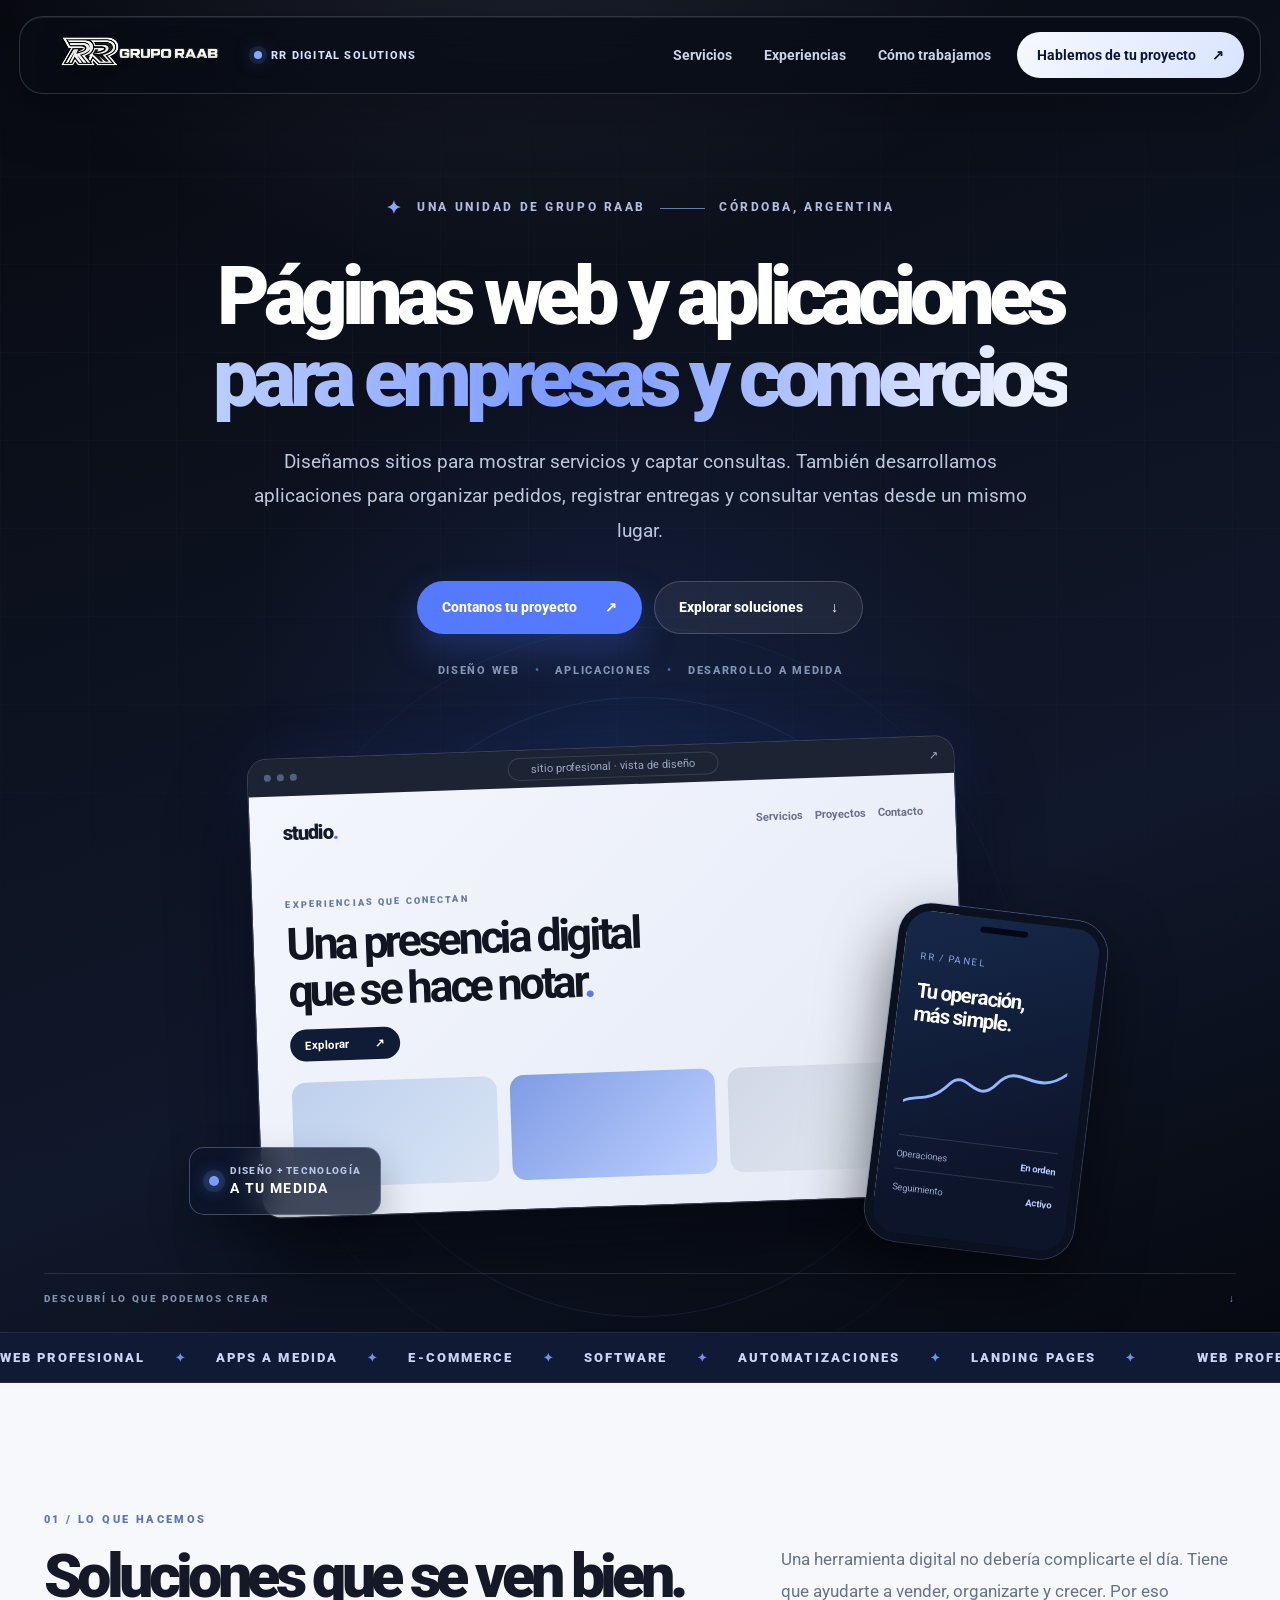
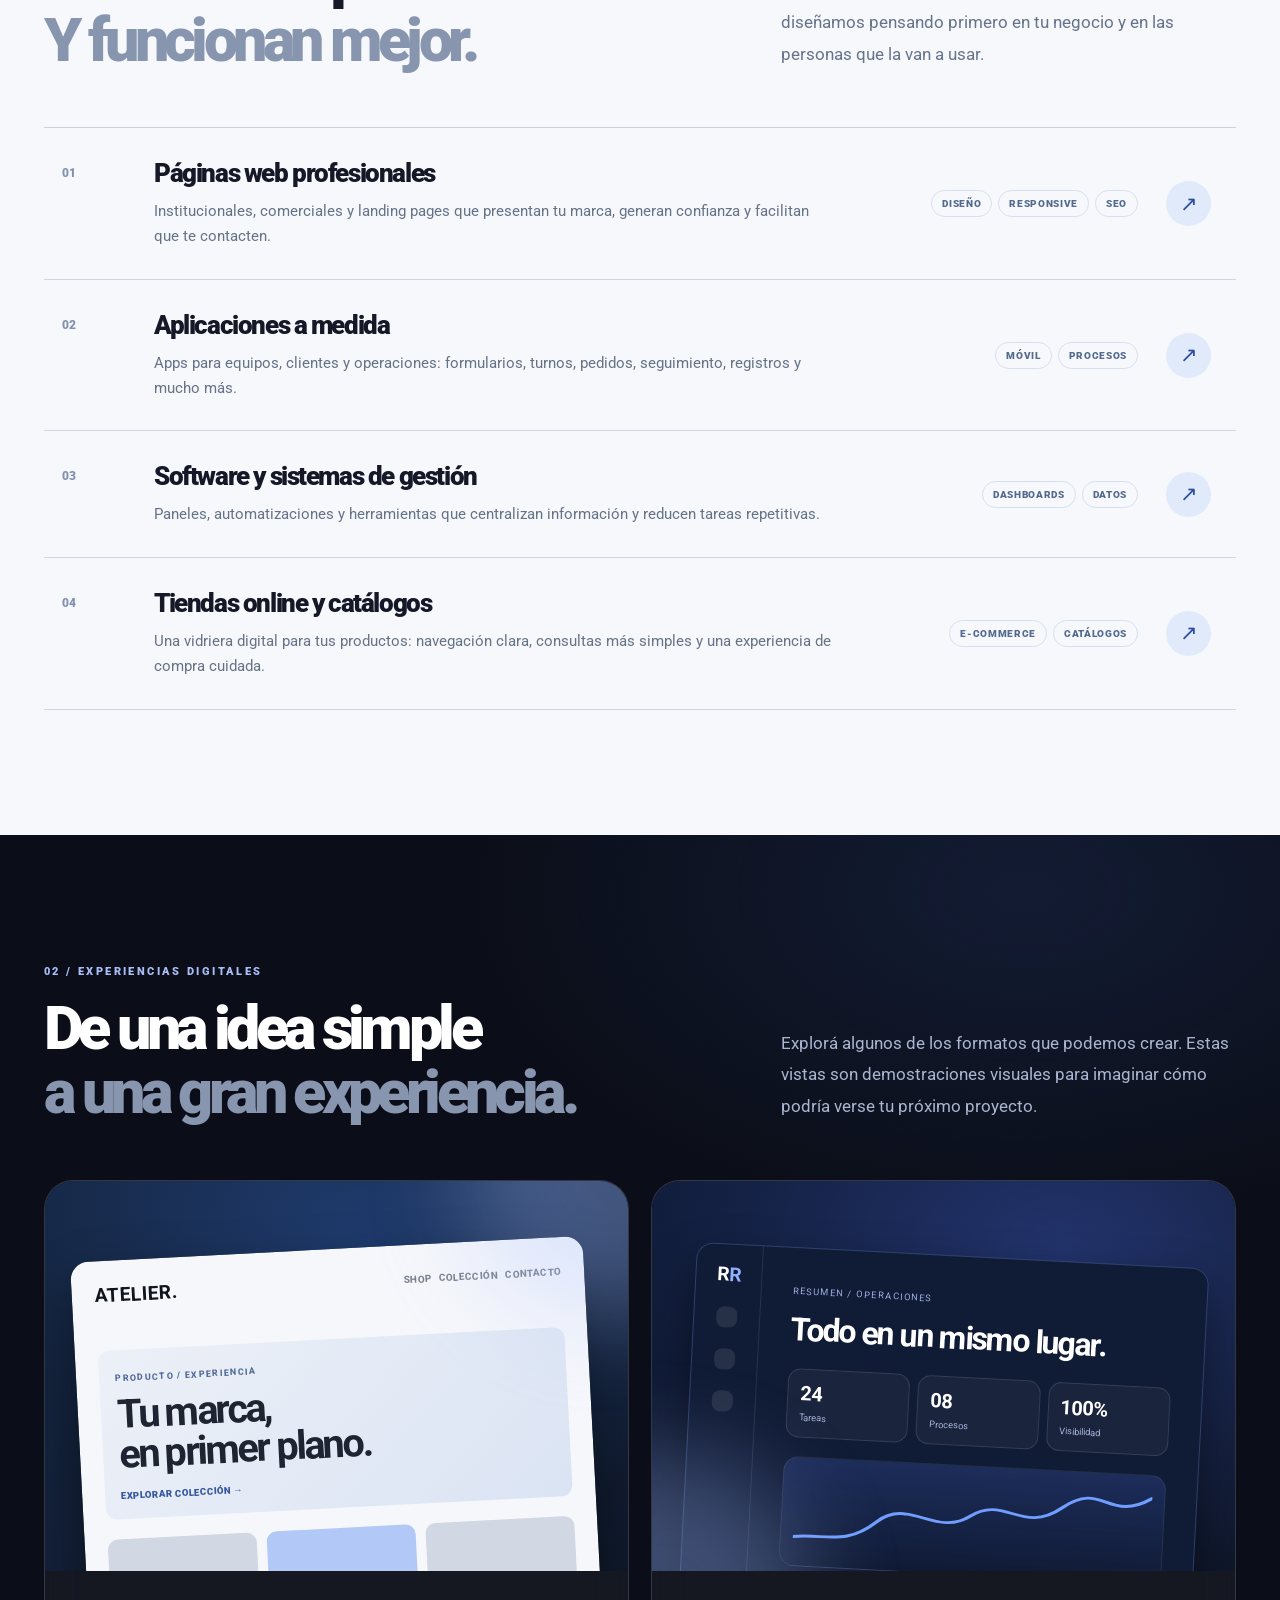
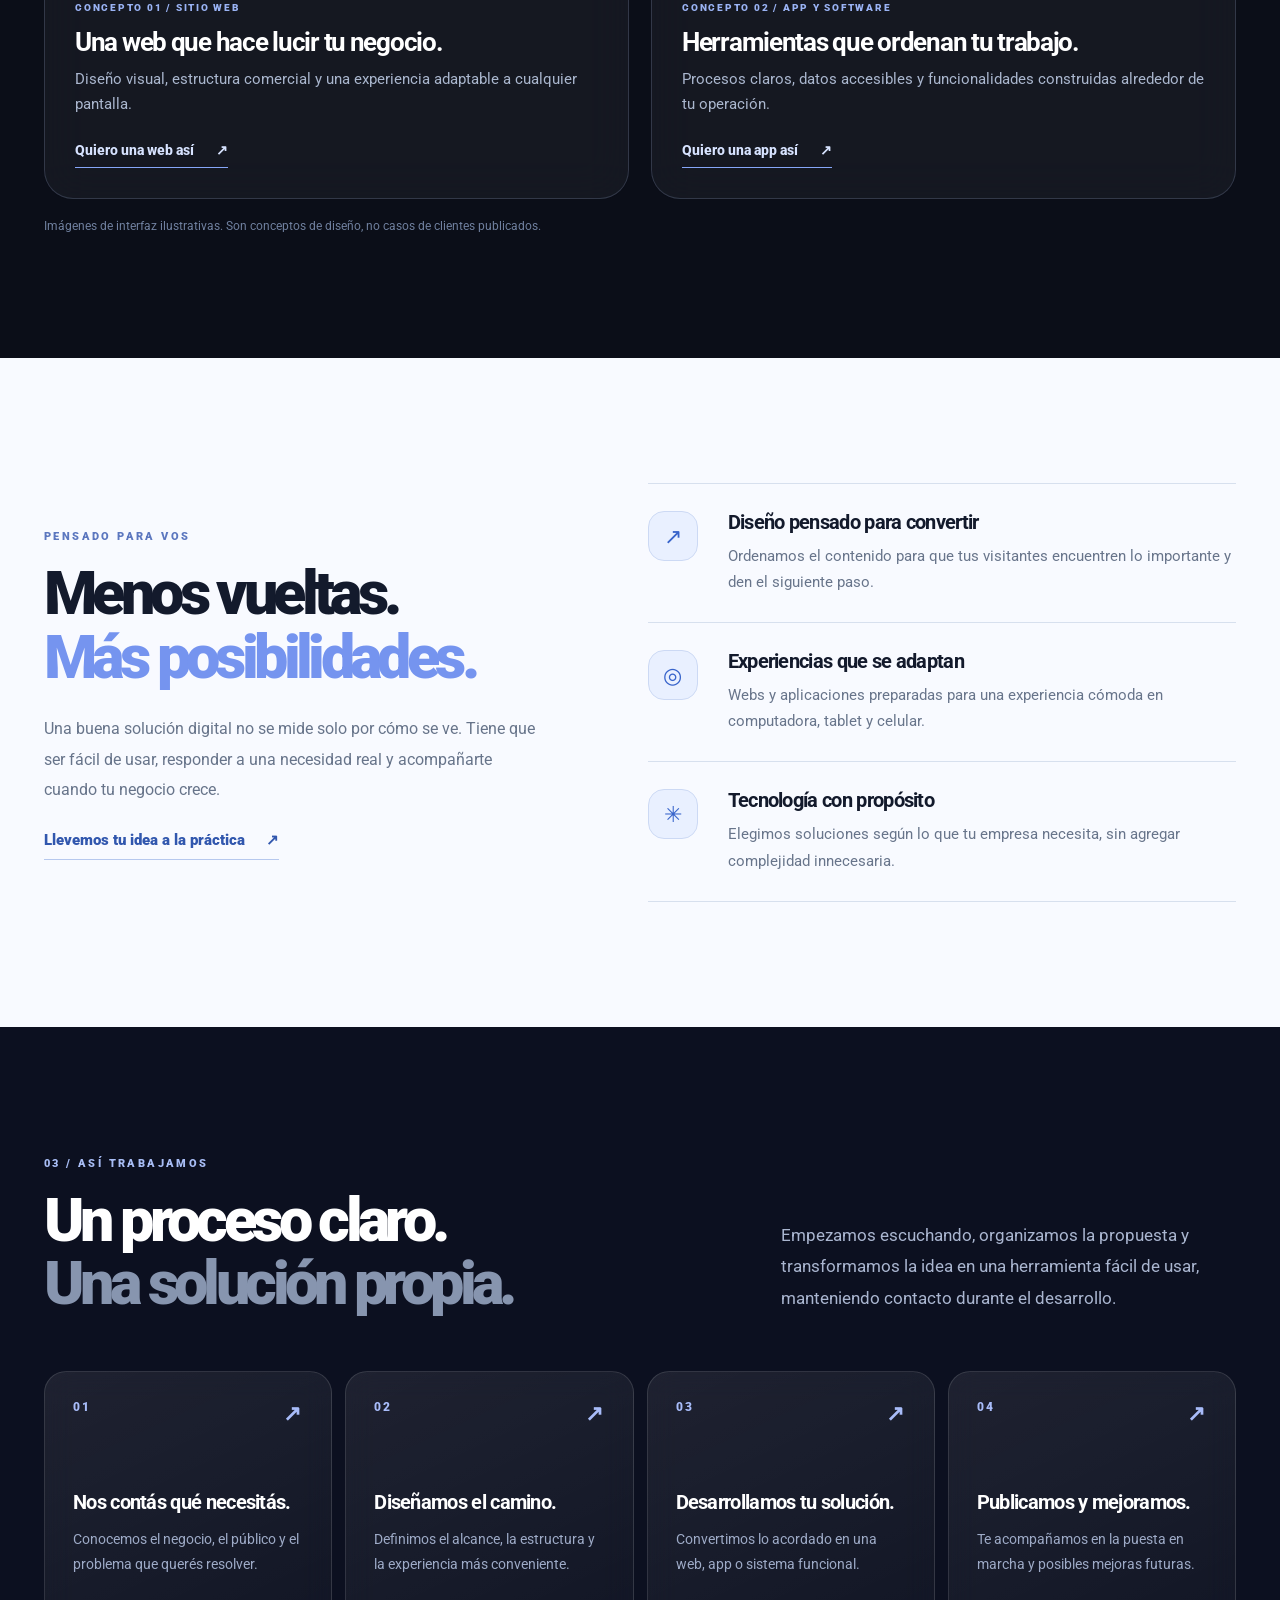
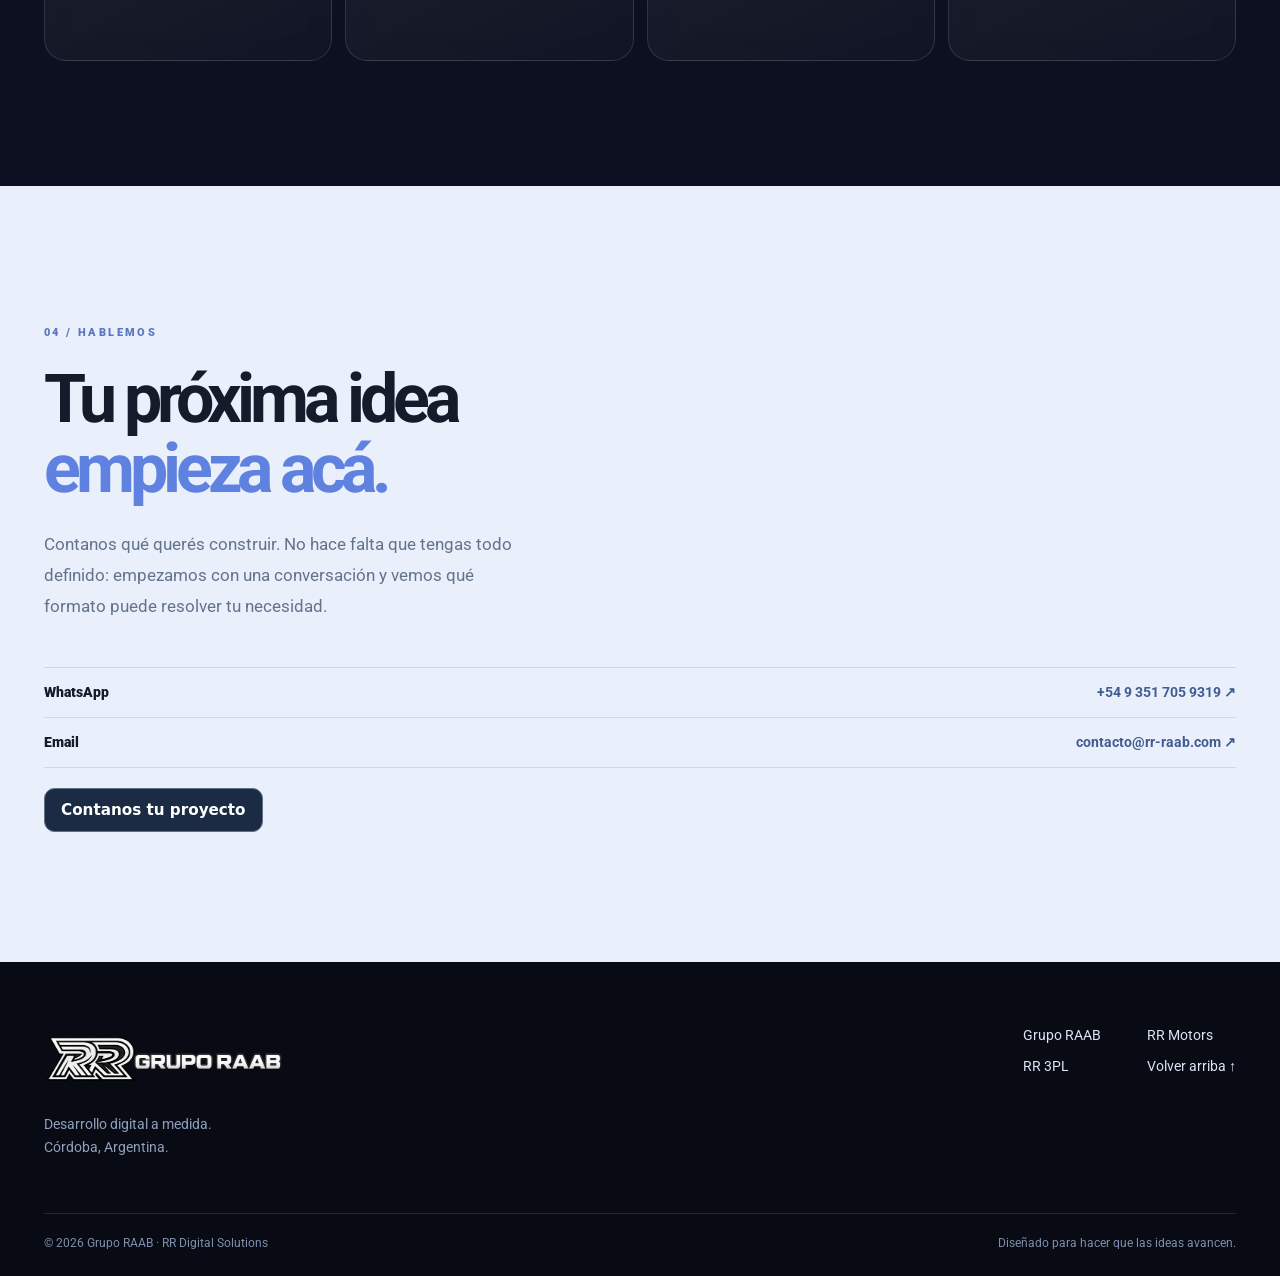
==== digital/index.html @ d81c859c "Abre los formularios en paneles y mejora las descripciones SEO" ====
<!doctype html>
<html lang="es-AR">
<head>
  <meta charset="utf-8">
  <meta name="viewport" content="width=device-width,initial-scale=1">
  <meta name="theme-color" content="#080b14">
  <meta name="description" content="RR Digital Solutions desarrolla páginas web, aplicaciones de gestión y tableros de datos para empresas y comercios de Córdoba y Argentina.">
  <meta name="robots" content="index,follow,max-image-preview:large">
  <meta name="color-scheme" content="dark light">
  <link rel="canonical" href="https://rr-raab.com/digital/">
  <link rel="icon" href="../assets/favicon.svg" type="image/svg+xml">
  <link rel="preconnect" href="https://fonts.googleapis.com"><link rel="preconnect" href="https://fonts.gstatic.com" crossorigin>
  <link href="https://fonts.googleapis.com/css2?family=Roboto:wght@400;500;600;700;800;900&display=swap" rel="stylesheet">
  <link rel="stylesheet" href="digital.css">
  <title>RR Digital Solutions | Webs profesionales, aplicaciones y software a medida</title>
  <meta property="og:type" content="website"><meta property="og:locale" content="es_AR">
  <meta property="og:site_name" content="RR Digital Solutions · Grupo RAAB">
  <meta property="og:title" content="RR Digital Solutions | Convertimos ideas en herramientas digitales">
  <meta property="og:description" content="RR Digital Solutions desarrolla páginas web, aplicaciones de gestión y tableros de datos para empresas y comercios de Córdoba y Argentina.">
  <meta property="og:url" content="https://rr-raab.com/digital/">
  <meta property="og:image" content="https://rr-raab.com/assets/grupo-raab-logo.png">
  <script type="application/ld+json">{"@context":"https://schema.org","@type":"ProfessionalService","name":"RR Digital Solutions - Grupo RAAB","url":"https://rr-raab.com/digital/","telephone":"+5493517059319","areaServed":"Argentina","description":"Diseño web profesional, desarrollo de aplicaciones, paneles y sistemas a medida.","parentOrganization":{"@type":"Organization","name":"Grupo RAAB","url":"https://rr-raab.com/"}}</script>
  <link rel="stylesheet" href="../consultation-dialog.css">
  <script src="../consultation-dialog.js" defer></script>
</head>
<body>
  <div class="site-cursor-glow" aria-hidden="true"></div>
  <header class="digital-head" id="inicio">
    <a class="digital-brand" href="../" aria-label="Volver a Grupo RAAB"><img src="../assets/grupo-raab-logo.png" alt="Grupo RAAB"></a>
    <div class="digital-brand-label"><span class="brand-pulse" aria-hidden="true"></span> RR DIGITAL SOLUTIONS</div>
    <button type="button" class="mobile-menu" aria-label="Abrir menú" aria-controls="digital-nav" aria-expanded="false"><span></span><span></span></button>
    <nav class="digital-nav" id="digital-nav" aria-label="Navegación principal">
      <a href="#servicios">Servicios</a><a href="#experiencias">Experiencias</a><a href="#metodo">Cómo trabajamos</a><a class="nav-talk" href="#contacto">Hablemos de tu proyecto <span aria-hidden="true">↗</span></a>
    </nav>
  </header>
  <main>
    <section class="d-hero" aria-labelledby="d-title">
      <div class="d-hero-grain" aria-hidden="true"></div>
      <div class="container hero-center">
        <div class="d-kicker" data-reveal><span class="tiny-star">✦</span> UNA UNIDAD DE GRUPO RAAB <span class="kicker-line"></span> CÓRDOBA, ARGENTINA</div>
        <h1 id="d-title" data-reveal>Páginas web y aplicaciones<br><span class="headline-gradient">para empresas y comercios</span></h1>
        <p class="hero-summary" data-reveal>Diseñamos sitios para mostrar servicios y captar consultas. También desarrollamos aplicaciones para organizar pedidos, registrar entregas y consultar ventas desde un mismo lugar.</p>
        <div class="hero-buttons" data-reveal><a class="button button-blue" href="#contacto">Contanos tu proyecto <span aria-hidden="true">↗</span></a><a class="button button-glass" href="#servicios">Explorar soluciones <span aria-hidden="true">↓</span></a></div>
        <div class="hero-expertise" data-reveal><span>DISEÑO WEB</span><span>APLICACIONES</span><span>DESARROLLO A MEDIDA</span></div>
      </div>
      <div class="hero-device" aria-label="Presentación conceptual de una página web y una aplicación">
        <div class="ambient-ring ring-one" aria-hidden="true"></div><div class="ambient-ring ring-two" aria-hidden="true"></div>
        <div class="hero-browser panel-tilt">
          <div class="ui-toolbar"><span class="ui-dots"><i></i><i></i><i></i></span><span class="address-pill">sitio profesional · vista de diseño</span><span>↗</span></div>
          <div class="ui-website">
            <div class="ui-nav"><b>studio<span class="blue-point">.</span></b><span>Servicios &nbsp;&nbsp; Proyectos &nbsp;&nbsp; Contacto</span></div>
            <div class="ui-website-content"><small>EXPERIENCIAS QUE CONECTAN</small><strong>Una presencia digital<br>que se hace notar<span class="blue-point">.</span></strong><div class="ui-website-cta">Explorar <span>↗</span></div></div>
            <div class="ui-grid-row"><div></div><div></div><div></div></div>
          </div>
        </div>
        <div class="hero-mobile panel-tilt"><div class="phone-top"></div><small>RR / PANEL</small><strong>Tu operación,<br>más simple.</strong><div class="mini-chart"><svg viewBox="0 0 180 75" preserveAspectRatio="none" aria-hidden="true"><path d="M0 57 C15 49 30 56 49 35 S80 55 103 28 145 39 180 10" fill="none" stroke="#95b5ff" stroke-width="3" stroke-linecap="round"/></svg></div><div class="metric-line"><span>Operaciones</span><b>En orden</b></div><div class="metric-line"><span>Seguimiento</span><b>Activo</b></div></div>
        <div class="hero-floating-label"><span class="floating-light"></span><span>DISEÑO + TECNOLOGÍA<br><b>A TU MEDIDA</b></span></div>
      </div>
      <div class="hero-bottom"><span>DESCUBRÍ LO QUE PODEMOS CREAR</span><span aria-hidden="true">↓</span></div>
    </section>

    <div class="marquee" aria-label="Servicios: páginas web, aplicaciones, software y automatización"><div class="marquee-track" aria-hidden="true"><span>WEB PROFESIONAL <i>✦</i> APPS A MEDIDA <i>✦</i> E-COMMERCE <i>✦</i> SOFTWARE <i>✦</i> AUTOMATIZACIONES <i>✦</i> LANDING PAGES <i>✦</i></span><span>WEB PROFESIONAL <i>✦</i> APPS A MEDIDA <i>✦</i> E-COMMERCE <i>✦</i> SOFTWARE <i>✦</i> AUTOMATIZACIONES <i>✦</i> LANDING PAGES <i>✦</i></span></div></div>

    <section class="d-section d-services" id="servicios">
      <div class="container">
        <div class="section-intro" data-reveal><div><span class="eyebrow-d">01 / LO QUE HACEMOS</span><h2>Soluciones que se ven bien.<br><span>Y funcionan mejor.</span></h2></div><p>Una herramienta digital no debería complicarte el día. Tiene que ayudarte a vender, organizarte y crecer. Por eso diseñamos pensando primero en tu negocio y en las personas que la van a usar.</p></div>
        <div class="services-table">
          <a class="service-row" href="#contacto" data-project="Página web" data-reveal><span class="service-id">01</span><div><h3>Páginas web profesionales</h3><p>Institucionales, comerciales y landing pages que presentan tu marca, generan confianza y facilitan que te contacten.</p></div><div class="service-tags"><span>DISEÑO</span><span>RESPONSIVE</span><span>SEO</span></div><span class="service-arrow">↗</span></a>
          <a class="service-row" href="#contacto" data-project="Aplicación" data-reveal><span class="service-id">02</span><div><h3>Aplicaciones a medida</h3><p>Apps para equipos, clientes y operaciones: formularios, turnos, pedidos, seguimiento, registros y mucho más.</p></div><div class="service-tags"><span>MÓVIL</span><span>PROCESOS</span></div><span class="service-arrow">↗</span></a>
          <a class="service-row" href="#contacto" data-project="Software y sistemas" data-reveal><span class="service-id">03</span><div><h3>Software y sistemas de gestión</h3><p>Paneles, automatizaciones y herramientas que centralizan información y reducen tareas repetitivas.</p></div><div class="service-tags"><span>DASHBOARDS</span><span>DATOS</span></div><span class="service-arrow">↗</span></a>
          <a class="service-row" href="#contacto" data-project="Tienda online" data-reveal><span class="service-id">04</span><div><h3>Tiendas online y catálogos</h3><p>Una vidriera digital para tus productos: navegación clara, consultas más simples y una experiencia de compra cuidada.</p></div><div class="service-tags"><span>E-COMMERCE</span><span>CATÁLOGOS</span></div><span class="service-arrow">↗</span></a>
        </div>
      </div>
    </section>

    <section class="d-section d-experiences" id="experiencias">
      <div class="container">
        <div class="section-intro" data-reveal><div><span class="eyebrow-d light">02 / EXPERIENCIAS DIGITALES</span><h2>De una idea simple<br><span>a una gran experiencia.</span></h2></div><p>Explorá algunos de los formatos que podemos crear. Estas vistas son demostraciones visuales para imaginar cómo podría verse tu próximo proyecto.</p></div>
        <div class="showcase-cards">
          <article class="showcase-item show-web" data-reveal>
            <div class="showcase-art"><div class="showcase-web-ui"><div class="showcase-web-menu"><b>ATELIER.</b><span>SHOP &nbsp; COLECCIÓN &nbsp; CONTACTO</span></div><div class="showcase-web-hero"><small>PRODUCTO / EXPERIENCIA</small><h3>Tu marca,<br>en primer plano.</h3><span>EXPLORAR COLECCIÓN →</span></div><div class="showcase-web-bands"><i></i><i></i><i></i></div></div><div class="art-lens lens-a"></div></div>
            <div class="showcase-meta"><span>CONCEPTO 01 / SITIO WEB</span><h3>Una web que hace lucir tu negocio.</h3><p>Diseño visual, estructura comercial y una experiencia adaptable a cualquier pantalla.</p><a href="#contacto" data-project="Página web">Quiero una web así <span>↗</span></a></div>
          </article>
          <article class="showcase-item show-app" data-reveal>
            <div class="showcase-art"><div class="showcase-dash-ui"><div class="dash-side"><b>R<span>R</span></b><i></i><i></i><i></i></div><div class="dash-main"><small>RESUMEN / OPERACIONES</small><h3>Todo en un mismo lugar.</h3><div class="dash-stats"><div><b>24</b><span>Tareas</span></div><div><b>08</b><span>Procesos</span></div><div><b>100%</b><span>Visibilidad</span></div></div><div class="dash-chart"><svg viewBox="0 0 460 145" preserveAspectRatio="none" aria-hidden="true"><path d="M0 116 C42 108 68 128 107 83 S184 105 227 65 295 93 345 42 404 65 460 18" fill="none" stroke="#709eff" stroke-width="5" stroke-linecap="round"/></svg></div></div></div><div class="art-lens lens-b"></div></div>
            <div class="showcase-meta"><span>CONCEPTO 02 / APP Y SOFTWARE</span><h3>Herramientas que ordenan tu trabajo.</h3><p>Procesos claros, datos accesibles y funcionalidades construidas alrededor de tu operación.</p><a href="#contacto" data-project="Aplicación">Quiero una app así <span>↗</span></a></div>
          </article>
        </div>
        <p class="demo-disclaimer">Imágenes de interfaz ilustrativas. Son conceptos de diseño, no casos de clientes publicados.</p>
      </div>
    </section>

    <section class="d-section why-us">
      <div class="container why-columns"><div data-reveal><span class="eyebrow-d">PENSADO PARA VOS</span><h2>Menos vueltas.<br><span>Más posibilidades.</span></h2><p>Una buena solución digital no se mide solo por cómo se ve. Tiene que ser fácil de usar, responder a una necesidad real y acompañarte cuando tu negocio crece.</p><a class="text-link" href="#contacto">Llevemos tu idea a la práctica <span>↗</span></a></div>
        <div class="reason-list" data-reveal><div><span class="reason-icon">↗</span><div><h3>Diseño pensado para convertir</h3><p>Ordenamos el contenido para que tus visitantes encuentren lo importante y den el siguiente paso.</p></div></div><div><span class="reason-icon">◎</span><div><h3>Experiencias que se adaptan</h3><p>Webs y aplicaciones preparadas para una experiencia cómoda en computadora, tablet y celular.</p></div></div><div><span class="reason-icon">✳</span><div><h3>Tecnología con propósito</h3><p>Elegimos soluciones según lo que tu empresa necesita, sin agregar complejidad innecesaria.</p></div></div></div>
      </div>
    </section>

    <section class="d-section d-process" id="metodo"><div class="container"><div class="section-intro" data-reveal><div><span class="eyebrow-d light">03 / ASÍ TRABAJAMOS</span><h2>Un proceso claro.<br><span>Una solución propia.</span></h2></div><p>Empezamos escuchando, organizamos la propuesta y transformamos la idea en una herramienta fácil de usar, manteniendo contacto durante el desarrollo.</p></div><div class="process-grid">
      <article data-reveal><span>01 <i>↗</i></span><h3>Nos contás qué necesitás.</h3><p>Conocemos el negocio, el público y el problema que querés resolver.</p></article>
      <article data-reveal><span>02 <i>↗</i></span><h3>Diseñamos el camino.</h3><p>Definimos el alcance, la estructura y la experiencia más conveniente.</p></article>
      <article data-reveal><span>03 <i>↗</i></span><h3>Desarrollamos tu solución.</h3><p>Convertimos lo acordado en una web, app o sistema funcional.</p></article>
      <article data-reveal><span>04 <i>↗</i></span><h3>Publicamos y mejoramos.</h3><p>Te acompañamos en la puesta en marcha y posibles mejoras futuras.</p></article>
    </div></div></section>

<section class="d-contact" id="contacto"><div class="container contact-layout"><div class="contact-intro" data-reveal><span class="eyebrow-d">04 / HABLEMOS</span><h2>Tu próxima idea<br><span>empieza acá.</span></h2><p>Contanos qué querés construir. No hace falta que tengas todo definido: empezamos con una conversación y vemos qué formato puede resolver tu necesidad.</p><div class="contact-details"><a href="https://wa.me/5493517059319?text=Hola%2C%20RR%20Digital%20Solutions.%20Quiero%20consultar%20por%20un%20proyecto.%20Mi%20negocio%20es%20__%20y%20necesito%20__." target="_blank" rel="noopener noreferrer">WhatsApp <span>+54 9 351 705 9319 ↗</span></a><a href="mailto:contacto@rr-raab.com">Email <span>contacto@rr-raab.com ↗</span></a></div></div>
      <form class="digital-form" id="digitalForm" data-dialog-title="Contanos tu proyecto" data-reveal><div class="form-top"><span>CONTANOS TU PROYECTO</span><span>RR DIGITAL / 2026</span></div><div class="form-row"><label>Nombre y apellido<input name="nombre" autocomplete="name" placeholder="¿Cómo te llamás?" required></label><label>WhatsApp<input name="telefono" type="tel" autocomplete="tel" placeholder="351..." required></label></div><label>Empresa (opcional)<input name="empresa" autocomplete="organization" placeholder="Nombre de tu negocio"></label><label>¿Qué querés desarrollar?<select name="proyecto" id="tipoProyecto" required><option value="">Elegí una opción</option><option>Página web</option><option>Aplicación</option><option>Software y sistemas</option><option>Tienda online</option><option>Necesito orientación</option></select></label><label>Contanos tu idea<textarea name="idea" rows="4" placeholder="¿Qué querés resolver o mejorar?" required></textarea></label><button type="submit" class="button button-blue form-submit">Enviar consulta por WhatsApp <span>↗</span></button><small>No almacenamos la información en esta página. Se abre WhatsApp con el mensaje listo para enviar.</small></form>
    </div></section>
  </main>
  <footer class="digital-footer"><div class="container"><div class="footer-top"><div><a href="../" class="footer-mark"><img src="../assets/grupo-raab-logo.png" alt="Grupo RAAB"></a><p>Desarrollo digital a medida.<br>Córdoba, Argentina.</p></div><div class="footer-nav"><a href="../">Grupo RAAB</a><a href="../motors/">RR Motors</a><a href="../logistica/">RR 3PL</a><a href="#inicio">Volver arriba ↑</a></div></div><div class="footer-bottom"><span>© 2026 Grupo RAAB · RR Digital Solutions</span><span>Diseñado para hacer que las ideas avancen.</span></div></div></footer>
  <script src="digital.js" defer></script>
</body>
</html>
---- digital/digital.css ----
:root{--ink:#090c15;--ink2:#121827;--ink3:#1b2340;--blue:#4772fa;--blue2:#739aff;--light:#f4f6fa;--white:#fff;--muted:#a9b3c7;font-family:Roboto,Arial,sans-serif;color:var(--white);background:var(--ink)}
*{box-sizing:border-box}html{scroll-behavior:smooth;scroll-padding-top:110px}body{margin:0;min-width:320px;overflow-x:hidden}a{text-decoration:none;color:inherit}button,input,select,textarea{font:inherit}button{cursor:pointer}img{max-width:100%;display:block}h1,h2,h3,p{margin-top:0}.container{width:min(1340px,calc(100% - 88px));margin:auto}::selection{background:#6b90ff;color:white}
body{background:radial-gradient(ellipse 55% 30% at 76% 8%,rgba(60,90,188,.16),transparent),var(--ink)}.site-cursor-glow{position:fixed;z-index:0;top:0;left:0;width:440px;height:440px;border-radius:50%;pointer-events:none;background:radial-gradient(circle,rgba(97,128,240,.17),transparent 70%);filter:blur(25px);opacity:0;transition:opacity .4s;will-change:transform}.site-cursor-glow.active{opacity:1}
.digital-head{position:fixed;z-index:30;top:16px;left:50%;transform:translateX(-50%);width:min(1370px,calc(100% - 38px));display:flex;align-items:center;justify-content:space-between;gap:20px;padding:12px 16px 12px 24px;min-height:78px;border-radius:24px;background:rgba(8,12,22,.76);border:1px solid rgba(222,233,255,.17);box-shadow:0 20px 55px rgba(0,0,0,.25),inset 0 1px 0 rgba(255,255,255,.08);backdrop-filter:blur(26px) saturate(130%);-webkit-backdrop-filter:blur(26px) saturate(130%)}
.digital-brand img{width:190px;max-height:50px;object-fit:contain;filter:drop-shadow(0 7px 14px rgba(0,0,0,.4))}.digital-brand-label{display:flex;align-items:center;gap:9px;color:#d8e1fb;font-weight:800;font-size:.69rem;letter-spacing:.11em;white-space:nowrap}.brand-pulse{width:8px;height:8px;border-radius:50%;background:#86a9ff;box-shadow:0 0 0 5px rgba(104,149,255,.12),0 0 18px rgba(99,138,255,.65)}.digital-nav{display:flex;align-items:center;gap:4px;margin-left:auto}.digital-nav a{font-size:.85rem;font-weight:700;color:#cbd5e8;padding:13px 14px;border-radius:99px;transition:background .25s,color .25s}.digital-nav a:hover{background:rgba(255,255,255,.08);color:#fff}.digital-nav .nav-talk{display:flex;gap:16px;align-items:center;margin-left:8px;padding:15px 20px;color:#0a1537;background:linear-gradient(130deg,#f7f9ff,#d7e3ff)}.digital-nav .nav-talk:hover{background:white;color:#061127}.mobile-menu{display:none;background:rgba(255,255,255,.08);border:1px solid rgba(255,255,255,.16);color:white;width:48px;height:45px;border-radius:13px;align-items:center;justify-content:center;gap:6px;flex-direction:column}.mobile-menu span{width:19px;height:2px;background:white;border-radius:4px}
.d-hero{position:relative;padding:195px 0 0;overflow:hidden;background:radial-gradient(circle at 48% 55%,rgba(49,87,199,.16),transparent 40%),linear-gradient(160deg,#080a10 0%,#10182b 68%,#060910);isolation:isolate}.d-hero:before{content:"";position:absolute;inset:0;background-image:linear-gradient(rgba(182,203,248,.028) 1px,transparent 1px),linear-gradient(90deg,rgba(182,203,248,.028) 1px,transparent 1px);background-size:88px 88px;mask-image:linear-gradient(180deg,transparent,black 23%,transparent 92%);pointer-events:none}.d-hero-grain{position:absolute;inset:0;pointer-events:none;background:radial-gradient(ellipse 50% 36% at 40% -10%,rgba(170,191,255,.13),transparent 85%)}.hero-center{position:relative;text-align:center;z-index:2}.d-kicker{display:flex;justify-content:center;align-items:center;gap:14px;color:#afbcdc;font-size:.73rem;font-weight:800;letter-spacing:.22em;line-height:1.5}.tiny-star{color:#89a6ff;font-size:1.1rem}.kicker-line{height:1px;width:45px;background:#677aaf}.d-hero h1{font-weight:900;font-size:clamp(3.2rem,6.3vw,7.6rem);letter-spacing:-.077em;line-height:1.01;margin:35px auto 26px;text-wrap:balance}.headline-gradient{background:linear-gradient(95deg,#b9ccff 2%,#7897ff 43%,#edf2ff 95%);background-clip:text;-webkit-background-clip:text;color:transparent}.hero-summary{max-width:790px;margin:0 auto;color:#bbc7dd;font-size:clamp(1rem,1.5vw,1.16rem);line-height:1.84}.hero-buttons{display:flex;justify-content:center;flex-wrap:wrap;gap:12px;margin-top:33px}.button{display:inline-flex;align-items:center;justify-content:space-between;gap:28px;padding:17px 24px;border-radius:100px;font-size:.9rem;font-weight:800;border:1px solid transparent;transition:transform .32s,background .32s,box-shadow .32s}.button:hover{transform:translateY(-3px)}.button:focus-visible,a:focus-visible,button:focus-visible{outline:3px solid #89b1ff;outline-offset:3px}.button-blue{background:#567aff;color:#fff;box-shadow:0 16px 36px rgba(67,101,235,.28)}.button-blue:hover{background:#6d8dff;box-shadow:0 20px 40px rgba(67,101,235,.37)}.button-glass{background:rgba(255,255,255,.064);border-color:rgba(255,255,255,.18);backdrop-filter:blur(12px);color:white}.button-glass:hover{background:rgba(255,255,255,.12)}.hero-expertise{margin:30px 0 14px;display:flex;justify-content:center;gap:15px;flex-wrap:wrap}.hero-expertise span{font-size:.67rem;color:#8394b7;font-weight:800;letter-spacing:.16em}.hero-expertise span+span:before{content:"•";margin-right:15px;color:#4865b5}
.hero-device{width:min(920px,90vw);height:490px;margin:70px auto 0;position:relative;z-index:2;perspective:1100px}.ambient-ring{position:absolute;border:1px solid rgba(104,147,250,.12);border-radius:50%;width:620px;height:620px;top:-50px;left:calc(50% - 310px);pointer-events:none}.ring-two{width:760px;height:760px;left:calc(50% - 380px);top:-120px;border-color:rgba(104,147,250,.07)}.hero-browser{position:absolute;left:8%;right:15%;top:0;height:460px;border:1px solid rgba(208,223,255,.22);border-radius:20px;overflow:hidden;background:#101625;box-shadow:0 45px 75px rgba(0,0,0,.6),0 0 70px rgba(69,104,247,.12);transform:rotate(-2deg)}.ui-toolbar{height:37px;background:#1c2333;display:flex;align-items:center;justify-content:space-between;padding:0 16px;color:#a7b4d0;font-size:.7rem}.ui-dots{display:flex;gap:6px}.ui-dots i{width:7px;height:7px;background:#506180;border-radius:50%}.address-pill{padding:4px 22px;border:1px solid rgba(255,255,255,.12);border-radius:99px;color:#97a7c4}.ui-website{padding:25px 33px;background:linear-gradient(135deg,#f3f6fc,#e5eaf7);height:calc(100% - 37px);color:#101521;overflow:hidden}.ui-nav{display:flex;justify-content:space-between;gap:18px;align-items:center;font-size:.7rem;font-weight:700;color:#68718a}.ui-nav b{font-size:1.26rem;font-weight:900;color:#141b29;letter-spacing:-.05em}.blue-point{color:#5f76ec}.ui-website-content{padding:48px 0 21px}.ui-website-content small{font-size:.58rem;letter-spacing:.23em;color:#637aa9;font-weight:900}.ui-website-content strong{display:block;font-size:clamp(2rem,3.5vw,3.6rem);letter-spacing:-.075em;line-height:1.04;max-width:540px;margin:10px 0 15px}.ui-website-cta{display:inline-flex;gap:26px;align-items:center;padding:9px 15px;border-radius:40px;color:#fff;background:#101b35;font-size:.72rem;font-weight:700}.ui-grid-row{display:grid;grid-template-columns:repeat(3,1fr);gap:13px}.ui-grid-row div{height:105px;border-radius:14px;background:linear-gradient(135deg,#bed0ee,#d8e4f4)}.ui-grid-row div:nth-child(2){background:linear-gradient(135deg,#7f9ce4,#bdd0ff)}.ui-grid-row div:nth-child(3){background:linear-gradient(135deg,#d1d8e6,#e4ebf4)}
.hero-mobile{position:absolute;right:1%;bottom:-14px;width:210px;height:340px;padding:34px 17px 18px;border:8px solid #0c1120;border-radius:33px;background:linear-gradient(160deg,#16284a,#0d152b 75%);box-shadow:0 28px 65px rgba(0,0,0,.56),0 0 0 1px rgba(151,183,255,.42);transform:rotate(7deg);z-index:3;overflow:hidden}.phone-top{position:absolute;top:9px;left:calc(50% - 24px);width:48px;height:6px;background:#020817;border-radius:8px}.hero-mobile small{letter-spacing:.16em;font-size:.6rem;color:#89a4e3}.hero-mobile strong{display:block;font-size:1.28rem;line-height:1.1;letter-spacing:-.04em;margin:16px 0;color:#fff}.mini-chart{height:85px;padding:6px 0}.mini-chart svg{width:100%;height:100%}.metric-line{border-top:1px solid rgba(255,255,255,.13);padding-top:12px;margin-top:10px;display:flex;justify-content:space-between;gap:8px;font-size:.59rem}.metric-line span{color:#97a8cd}.metric-line b{color:#b6ccff}.hero-floating-label{position:absolute;z-index:4;left:1%;bottom:22px;display:flex;gap:11px;align-items:center;border-radius:15px;padding:15px 19px;background:rgba(11,20,43,.76);border:1px solid rgba(178,205,255,.3);backdrop-filter:blur(18px);box-shadow:0 20px 42px rgba(0,0,0,.27);color:#b9c9e9;font-size:.64rem;letter-spacing:.13em;line-height:1.5;font-weight:800}.hero-floating-label b{color:white;font-size:.86rem}.floating-light{width:10px;height:10px;border-radius:50%;background:#779eff;box-shadow:0 0 0 6px rgba(119,158,255,.13),0 0 18px #6b9aff}.hero-bottom{position:relative;z-index:3;display:flex;justify-content:space-between;gap:10px;margin:36px auto 0;width:min(1340px,calc(100% - 88px));padding:18px 0 27px;border-top:1px solid rgba(255,255,255,.11);font-size:.64rem;font-weight:800;letter-spacing:.2em;color:#8494b4}
.marquee{overflow:hidden;background:#111a35;border-top:1px solid #ffffff14;border-bottom:1px solid #ffffff14;padding:17px 0;white-space:nowrap}.marquee-track{display:flex;gap:36px;width:max-content;animation:marquee 45s linear infinite}.marquee-track span{font-size:.82rem;font-weight:900;letter-spacing:.16em;color:#c9d5f3}.marquee i{font-size:.75rem;font-style:normal;color:#718ef8;padding:0 24px}
.d-section{position:relative;padding:125px 0}.eyebrow-d{display:inline-block;color:#5c77bf;font-size:.68rem;font-weight:900;letter-spacing:.22em}.eyebrow-d.light{color:#a8bdf5}.section-intro{display:grid;grid-template-columns:1.2fr .8fr;gap:55px;align-items:end;margin-bottom:55px}.section-intro h2,.why-columns h2{font-size:clamp(2.5rem,4.8vw,5.3rem);font-weight:900;letter-spacing:-.075em;line-height:1.04;margin:18px 0 0}.section-intro h2 span,.why-columns h2 span{color:#8795af}.section-intro p{max-width:475px;color:#66748a;line-height:1.9;font-size:1.04rem;margin-bottom:2px}.d-services{background:#f6f8fc;color:#141827}.services-table{border-top:1px solid #cad2df}.service-row{display:grid;grid-template-columns:64px minmax(0,1fr) auto 52px;gap:28px;align-items:center;padding:30px 18px;border-bottom:1px solid #ced6e3;position:relative;transition:padding .35s,background .35s,border-radius .35s}.service-row:hover{background:#eaf0ff;padding-left:28px;padding-right:22px;border-radius:18px}.service-id{font-size:.72rem;font-weight:900;color:#8191b0;align-self:start;padding-top:8px}.service-row h3{font-size:clamp(1.3rem,2vw,2.1rem);letter-spacing:-.055em;margin:0 0 11px;font-weight:900}.service-row p{font-size:.91rem;color:#667286;line-height:1.7;max-width:680px;margin:0}.service-tags{display:flex;gap:6px;flex-wrap:wrap;max-width:220px;justify-content:flex-end}.service-tags span{border:1px solid #d4dfef;border-radius:99px;padding:7px 10px;font-size:.6rem;font-weight:900;letter-spacing:.07em;color:#536990}.service-arrow{display:grid;place-items:center;width:45px;height:45px;border-radius:50%;background:#e1eafb;font-size:1.3rem;color:#2b4e9c;transition:transform .35s,background .35s}.service-row:hover .service-arrow{transform:rotate(45deg);background:#afc9ff}
.d-experiences{background:radial-gradient(ellipse 44% 30% at 80% 5%,rgba(46,75,149,.22),transparent),#0b0e18;color:white}.d-experiences .section-intro p,.d-process .section-intro p{color:#aab6d0}.showcase-cards{display:grid;grid-template-columns:repeat(2,minmax(0,1fr));gap:22px}.showcase-item{border:1px solid rgba(183,206,250,.18);border-radius:29px;overflow:hidden;background:rgba(255,255,255,.045);backdrop-filter:blur(22px);transition:transform .4s,border-color .4s,box-shadow .4s}.showcase-item:hover{transform:translateY(-7px);border-color:rgba(140,176,255,.52);box-shadow:0 30px 60px rgba(0,0,0,.26)}.showcase-art{height:390px;position:relative;overflow:hidden;padding:56px 35px 0;background:radial-gradient(ellipse at 55% 20%,#2b55a180,transparent 75%),linear-gradient(150deg,#162846,#101a2d)}.show-app .showcase-art{background:radial-gradient(ellipse at 70% 20%,#31489c91,transparent 75%),linear-gradient(120deg,#101c39,#0f172a)}.art-lens{position:absolute;pointer-events:none;width:300px;height:300px;border-radius:50%;filter:blur(48px);opacity:.3;background:#a9c1ff}.lens-a{right:-130px;top:-160px}.lens-b{left:-140px;bottom:-180px}.showcase-web-ui{width:100%;height:420px;border:1px solid rgba(255,255,255,.25);border-radius:18px 18px 0 0;background:#f6f7fb;color:#1e2431;box-shadow:0 26px 56px #0007;transform:rotate(-3deg) translateY(12px);padding:22px}.showcase-web-menu{display:flex;justify-content:space-between;align-items:center;font-size:.62rem;font-weight:800;letter-spacing:.04em;color:#7a8290}.showcase-web-menu b{font-size:1.2rem;color:#10151d}.showcase-web-hero{margin:44px 0 20px;padding:16px;background:linear-gradient(135deg,#ecf0f7,#dbe4f4);border-radius:11px}.showcase-web-hero small{font-size:.56rem;letter-spacing:.15em;font-weight:800;color:#506b9a}.showcase-web-hero h3{font-size:clamp(1.7rem,3.1vw,3rem);letter-spacing:-.07em;line-height:1;margin:10px 0}.showcase-web-hero span{font-size:.6rem;font-weight:900;color:#3457a1}.showcase-web-bands{display:grid;grid-template-columns:repeat(3,1fr);gap:10px}.showcase-web-bands i{height:94px;background:#d1d7e3;border-radius:10px}.showcase-web-bands i:nth-child(2){background:#b2c8f6}.showcase-dash-ui{display:flex;background:#101b35;border:1px solid #7fa2ff45;border-radius:17px;transform:rotate(3deg) translateY(18px);width:100%;height:410px;box-shadow:0 20px 46px #0007}.dash-side{width:66px;border-right:1px solid #ffffff19;padding:18px;display:flex;align-items:center;flex-direction:column;gap:21px}.dash-side b{font-size:1.2rem}.dash-side b span{color:#91b0ff}.dash-side i{display:block;width:21px;height:21px;background:#ffffff17;border-radius:8px}.dash-main{flex:1;min-width:0;padding:31px}.dash-main small{font-size:.58rem;color:#9eade0;letter-spacing:.16em}.dash-main h3{font-size:clamp(1.6rem,2.5vw,2.5rem);letter-spacing:-.05em;margin:12px 0 20px}.dash-stats{display:grid;grid-template-columns:repeat(3,1fr);gap:8px}.dash-stats div{min-width:0;border:1px solid #ffffff1d;padding:12px;border-radius:13px;background:#ffffff0b}.dash-stats b{font-size:1.25rem;display:block}.dash-stats span{font-size:.58rem;color:#a4b4d8}.dash-chart{border:1px solid #ffffff15;border-radius:15px;height:110px;margin-top:19px;padding:12px;background:linear-gradient(180deg,rgba(67,97,197,.26),transparent)}.dash-chart svg{width:100%;height:100%}.showcase-meta{padding:30px}.showcase-meta>span{display:block;color:#9ab3f4;font-size:.65rem;font-weight:900;letter-spacing:.17em}.showcase-meta h3{font-size:clamp(1.45rem,2vw,2rem);letter-spacing:-.05em;line-height:1.15;margin:14px 0 10px}.showcase-meta p{color:#aab7ce;line-height:1.7;font-size:.93rem}.showcase-meta a{display:inline-flex;gap:22px;align-items:center;margin-top:10px;border-bottom:1px solid #86a6f8;padding-bottom:9px;color:#d7e3ff;font-weight:800;font-size:.88rem}.showcase-meta a:hover{color:white}.demo-disclaimer{font-size:.74rem;color:#70809f;margin:20px 0 0}
.why-us{background:#f8faff;color:#131a2c}.why-columns{display:grid;grid-template-columns:.92fr 1.08fr;gap:clamp(45px,8vw,130px);align-items:center}.why-columns h2 span{color:#7594ef}.why-columns p{color:#67748a;line-height:1.85;font-size:1.03rem;max-width:510px;margin:24px 0}.text-link{display:inline-flex;gap:21px;border-bottom:1px solid #b6c8ee;padding-bottom:10px;color:#3157ae;font-size:.93rem;font-weight:900}.text-link:hover{color:#18377c}.reason-list>div{display:grid;grid-template-columns:60px 1fr;gap:20px;padding:27px 0;border-bottom:1px solid #d7e0ee}.reason-list>div:first-child{border-top:1px solid #d7e0ee}.reason-icon{display:grid;place-items:center;width:50px;height:50px;border-radius:16px;border:1px solid #ccd9f4;color:#3864cb;background:#e9f0ff;font-size:1.4rem}.reason-list h3{font-size:1.23rem;letter-spacing:-.035em;margin:0 0 9px}.reason-list p{margin:0;max-width:530px;font-size:.93rem;color:#68758b;line-height:1.75}
.d-process{background:#0c1020;color:white}.process-grid{display:grid;grid-template-columns:repeat(4,minmax(0,1fr));gap:13px}.process-grid article{padding:28px;min-height:290px;border:1px solid #ffffff20;border-radius:22px;background:linear-gradient(155deg,rgba(255,255,255,.08),rgba(255,255,255,.025));backdrop-filter:blur(14px);transition:transform .35s,border-color .35s}.process-grid article:hover{transform:translateY(-5px);border-color:#6b8eff85}.process-grid article>span{display:flex;justify-content:space-between;color:#a8bcf9;font-size:.74rem;font-weight:900;letter-spacing:.15em}.process-grid article>span i{font-style:normal;font-size:1.4rem}.process-grid h3{margin:65px 0 13px;font-size:1.24rem;letter-spacing:-.035em}.process-grid p{margin:0;color:#9eabc7;font-size:.88rem;line-height:1.78}
.d-contact{background:#eaf0fb;color:#151b2a;padding:135px 0 130px}.contact-layout{display:grid;grid-template-columns:.86fr 1.14fr;gap:clamp(35px,7vw,110px);align-items:start}.contact-intro h2{font-size:clamp(3rem,5.3vw,6.1rem);line-height:1.02;letter-spacing:-.075em;margin:25px 0}.contact-intro h2 span{color:#5f81df}.contact-intro>p{color:#64738c;line-height:1.86;font-size:1.05rem;max-width:490px}.contact-details{margin-top:45px;border-top:1px solid #cbd8eb}.contact-details a{display:flex;justify-content:space-between;gap:20px;border-bottom:1px solid #cbd8eb;padding:16px 0;font-size:.9rem;font-weight:900}.contact-details a span{font-weight:700;color:#415c91}.contact-details a:hover span{color:#244ab0}.digital-form{padding:36px;border:1px solid #d6e1f5;border-radius:26px;background:rgba(255,255,255,.79);backdrop-filter:blur(24px);-webkit-backdrop-filter:blur(24px);box-shadow:0 28px 68px rgba(44,75,129,.13),inset 0 1px 0 #fff;display:grid;gap:18px}.form-top{display:flex;justify-content:space-between;gap:10px;border-bottom:1px solid #dfe5f1;padding:0 0 20px;font-size:.65rem;letter-spacing:.14em;font-weight:900;color:#627da9}.form-row{display:grid;grid-template-columns:1fr 1fr;gap:15px}.digital-form label{display:grid;gap:8px;font-size:.8rem;font-weight:800;color:#3c4d6e}.digital-form input,.digital-form select,.digital-form textarea{width:100%;border-radius:12px;border:1px solid #d4def0;background:#f4f7fd;padding:14px;color:#17223b;outline:none}.digital-form textarea{resize:vertical;min-height:124px}.digital-form input:focus,.digital-form textarea:focus,.digital-form select:focus{border-color:#6e92e8;box-shadow:0 0 0 4px #b8cfff55;background:white}.form-submit{width:100%;border:0}.digital-form small{font-size:.72rem;color:#7d8ca6;line-height:1.6}
.digital-footer{padding:65px 0 26px;background:#080b14;color:#dbe4f7}.footer-top{display:flex;justify-content:space-between;gap:30px}.footer-mark img{width:240px;max-height:75px;object-fit:contain}.footer-top p{color:#91a0be;font-size:.87rem;line-height:1.65;margin-top:12px}.footer-nav{display:grid;grid-template-columns:repeat(2,1fr);gap:15px 35px;align-content:start;font-size:.89rem}.footer-nav a:hover{color:#9fb7fa}.footer-bottom{display:flex;gap:25px;justify-content:space-between;border-top:1px solid #ffffff1d;margin-top:40px;padding-top:22px;color:#7f8fac;font-size:.73rem}
[data-reveal]{opacity:1}.js-enabled [data-reveal]{opacity:0;transform:translateY(22px);filter:blur(6px);transition:opacity .8s cubic-bezier(.2,.8,.2,1),transform .8s cubic-bezier(.2,.8,.2,1),filter .8s}.js-enabled [data-reveal].visible{opacity:1;transform:translateY(0);filter:blur(0)}
@keyframes marquee{to{transform:translateX(-50%)}}
@media(max-width:1160px){.digital-head{gap:8px}.digital-brand-label{display:none}.digital-nav a{padding:12px 11px}.hero-device{width:min(900px,95vw)}.section-intro{gap:35px}.service-tags{display:none}}
@media(max-width:880px){.container{width:min(100% - 40px,720px)}.digital-head{padding:12px 17px}.digital-brand img{width:168px}.mobile-menu{display:flex;margin-left:auto}.digital-nav{display:none;position:absolute;top:calc(100% + 8px);left:0;right:0;flex-direction:column;align-items:stretch;gap:5px;border-radius:21px;background:rgba(12,17,32,.97);border:1px solid #ffffff2c;backdrop-filter:blur(24px);padding:15px}.digital-nav.open{display:flex}.digital-nav .nav-talk{margin:5px 0 0;justify-content:center}.digital-nav a{padding:16px}.d-hero{padding-top:167px}.d-hero h1{font-size:clamp(3rem,8vw,5.7rem)}.hero-device{height:430px;margin-top:52px}.hero-browser{left:3%;right:14%;height:410px}.hero-mobile{width:185px;height:306px}.hero-bottom{width:calc(100% - 40px)}.d-section{padding:90px 0}.section-intro{grid-template-columns:1fr;gap:21px}.section-intro p{max-width:660px}.showcase-cards{grid-template-columns:1fr}.showcase-art{height:355px}.why-columns,.contact-layout{grid-template-columns:1fr;gap:42px}.process-grid{grid-template-columns:repeat(2,minmax(0,1fr))}.d-contact{padding:90px 0}.contact-intro h2{max-width:650px}}
@media(max-width:550px){.container{width:calc(100% - 32px)}.digital-head{top:9px;width:calc(100% - 18px);min-height:66px;border-radius:18px}.digital-brand img{width:144px}.d-hero{padding-top:137px}.d-kicker{font-size:.55rem;letter-spacing:.12em;gap:7px;flex-wrap:wrap}.kicker-line{width:20px}.d-hero h1{font-size:clamp(2.8rem,11.5vw,4rem);line-height:1.01;margin:28px 0 19px}.hero-summary{font-size:.93rem;line-height:1.74}.hero-buttons .button{padding:14px 17px;font-size:.8rem}.hero-expertise{gap:7px}.hero-expertise span{font-size:.52rem;letter-spacing:.06em}.hero-expertise span+span:before{margin-right:7px}.hero-device{height:285px;width:calc(100% - 15px);margin-top:39px}.hero-browser{left:0;right:8%;height:270px;border-radius:13px}.ui-toolbar{height:25px;font-size:.48rem}.ui-website{padding:12px;height:calc(100% - 25px)}.ui-nav b{font-size:.9rem}.ui-nav span{font-size:.39rem}.ui-website-content{padding:20px 0 10px}.ui-website-content strong{font-size:1.65rem}.ui-website-content small{font-size:.42rem}.ui-website-cta{font-size:.5rem;padding:7px 9px}.ui-grid-row{gap:7px}.ui-grid-row div{height:47px}.hero-mobile{width:108px;height:202px;right:-5px;bottom:0;border-width:5px;border-radius:19px;padding:21px 8px 6px}.phone-top{top:5px;width:32px;left:calc(50% - 16px);height:4px}.hero-mobile small{font-size:.36rem}.hero-mobile strong{font-size:.76rem;margin:7px 0 5px}.mini-chart{height:54px}.metric-line{font-size:.35rem;margin-top:6px;padding-top:6px}.hero-floating-label{left:-4px;bottom:4px;font-size:.42rem;padding:9px;gap:7px;border-radius:9px}.hero-floating-label b{font-size:.53rem}.floating-light{width:6px;height:6px}.hero-bottom{width:calc(100% - 32px);font-size:.54rem;margin-top:16px}.d-section{padding:72px 0}.section-intro{margin-bottom:30px}.section-intro h2,.why-columns h2{font-size:clamp(2.45rem,10vw,3.3rem)}.section-intro p{font-size:.94rem;line-height:1.7}.service-row{grid-template-columns:30px minmax(0,1fr) 37px;gap:13px;padding:23px 0}.service-row:hover{padding:23px 6px}.service-row h3{font-size:1.2rem}.service-row p{font-size:.82rem}.service-arrow{width:36px;height:36px}.showcase-art{height:268px;padding:34px 16px 0}.showcase-web-ui,.showcase-dash-ui{height:300px}.showcase-web-ui{padding:14px}.showcase-web-menu{font-size:.38rem}.showcase-web-menu b{font-size:.9rem}.showcase-web-hero{margin:26px 0 14px}.showcase-web-hero h3{font-size:1.5rem}.showcase-web-hero small,.showcase-web-hero span{font-size:.42rem}.showcase-web-bands i{height:60px}.dash-side{width:40px;padding:9px}.dash-side i{width:14px;height:14px}.dash-main{padding:18px 9px}.dash-main h3{font-size:1.35rem;margin:9px 0 12px}.dash-stats div{padding:5px}.dash-stats b{font-size:.82rem}.dash-stats span{font-size:.4rem}.dash-chart{height:75px}.showcase-meta{padding:22px}.showcase-meta h3{font-size:1.32rem}.showcase-meta p{font-size:.87rem}.reason-list>div{grid-template-columns:45px 1fr;gap:13px}.reason-icon{width:40px;height:40px}.process-grid{grid-template-columns:1fr}.process-grid article{min-height:auto}.process-grid h3{margin:28px 0 10px}.d-contact{padding:70px 0}.contact-intro h2{font-size:clamp(2.7rem,11vw,4.2rem)}.contact-details a{flex-direction:column;gap:7px}.digital-form{padding:21px;border-radius:19px}.form-row{grid-template-columns:1fr}.form-top{font-size:.55rem}.footer-top,.footer-bottom{flex-direction:column;gap:23px}.footer-nav{grid-template-columns:1fr 1fr;gap:13px}.footer-mark img{width:210px}}
@media(prefers-reduced-motion:reduce){*,*::before,*::after{animation:none!important;transition:none!important;scroll-behavior:auto!important}[data-reveal],.js-enabled [data-reveal]{opacity:1!important;transform:none!important;filter:none!important}.marquee-track{transform:none}}
---- consultation-dialog.css ----
.consultation-layout {
  grid-template-columns: minmax(0, 1fr);
  gap: 1.25rem;
}
.consultation-open,
.consultation-close {
  justify-self: start;
  padding: .6rem 1rem;
  border: 1px solid #607087;
  border-radius: .65rem;
  background: #1a2b43;
  color: #fff;
  font: 700 .95rem/1.4 system-ui, sans-serif;
  min-height: 44px;
  cursor: pointer;
}
.consultation-dialog {
  width: min(44rem, calc(100% - 2rem));
  max-height: calc(100% - 2rem);
  max-height: calc(100dvh - 2rem);
  margin: auto;
  padding: clamp(.8rem, 3vw, 1.5rem);
  border: 1px solid #9aa8ba;
  border-radius: 1rem;
  background: #f4f7fc;
  color: #151b2a;
  overflow: auto;
  overscroll-behavior: contain;
}
.consultation-dialog::backdrop { background: rgb(8 14 24 / .75); }
.consultation-dialog-header {
  display: flex;
  justify-content: space-between;
  align-items: center;
  gap: .75rem;
  margin-bottom: 1rem;
}
.consultation-dialog-header h2 {
  color: inherit;
  font-size: clamp(1.15rem, 4vw, 1.65rem);
  margin: 0;
}
.consultation-dialog form { margin: 0; min-width: 0; }
:root:has(.consultation-dialog[open]) { overflow: hidden; }
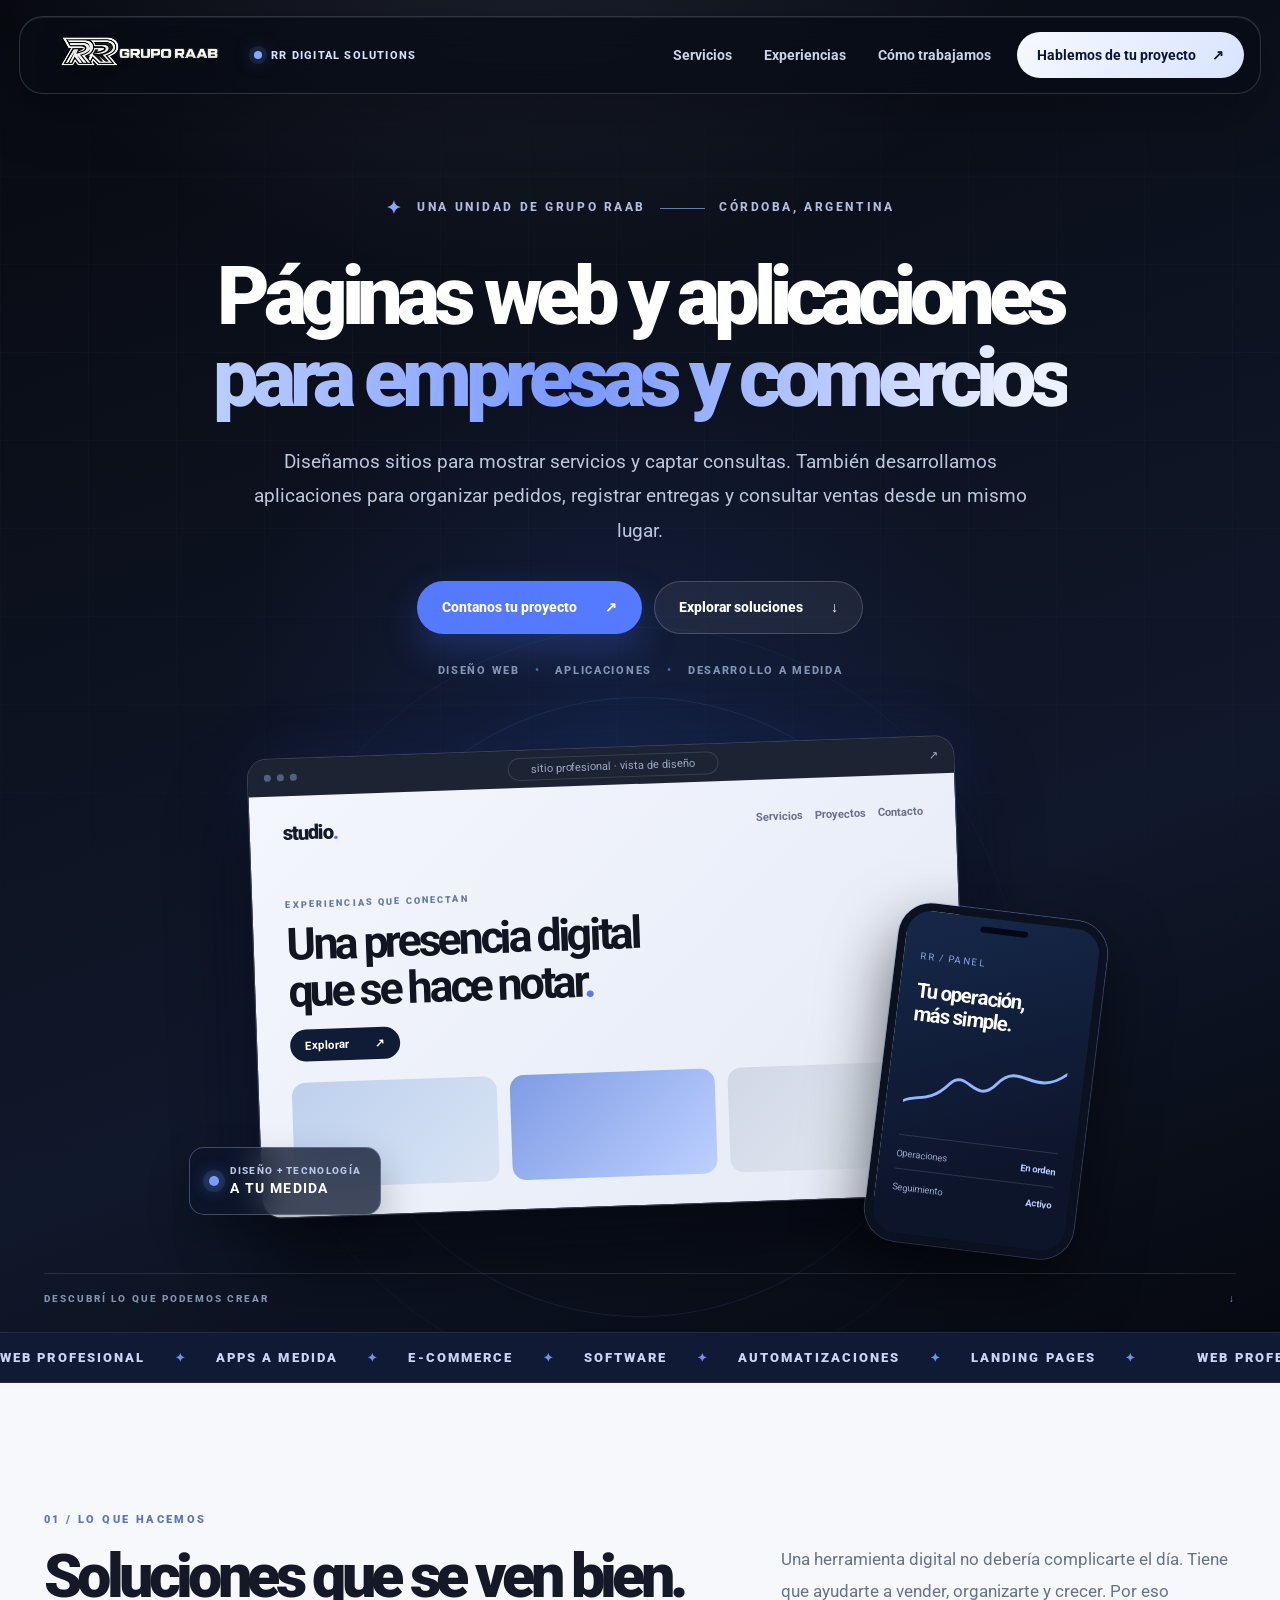
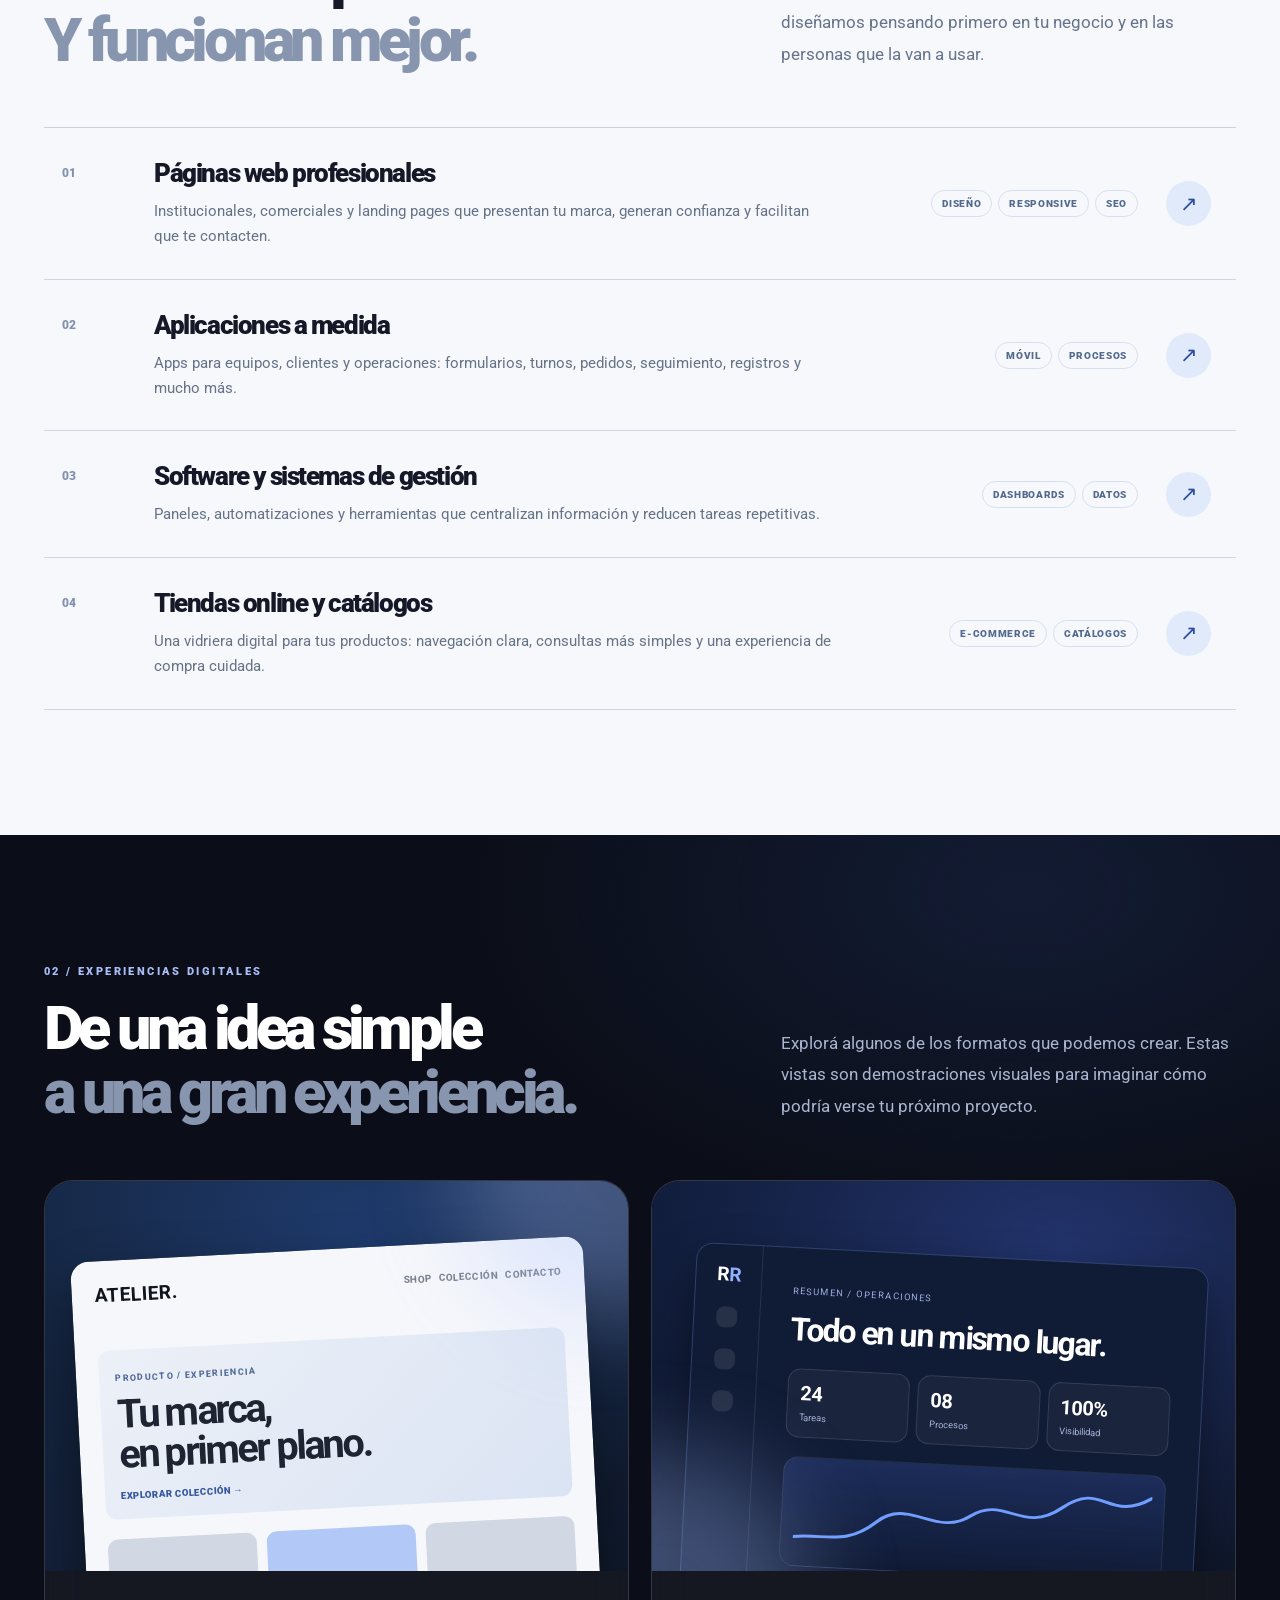
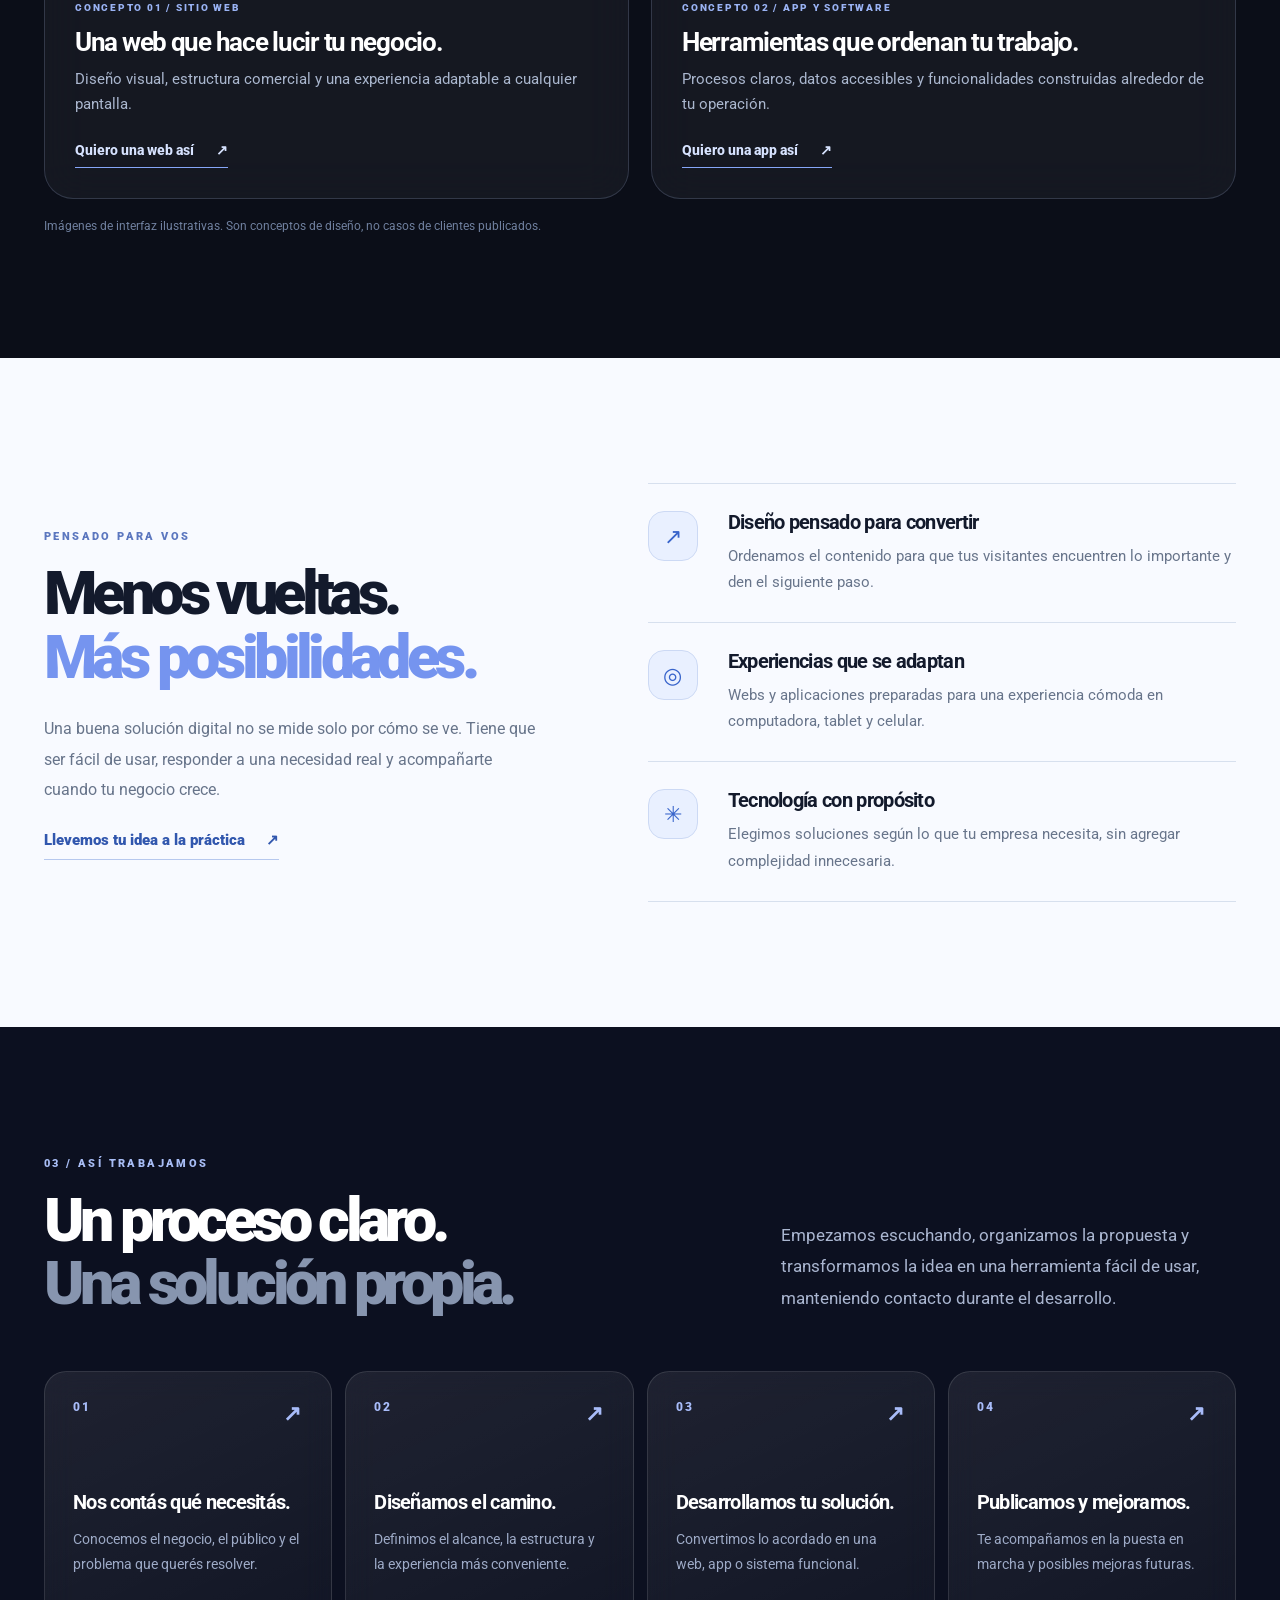
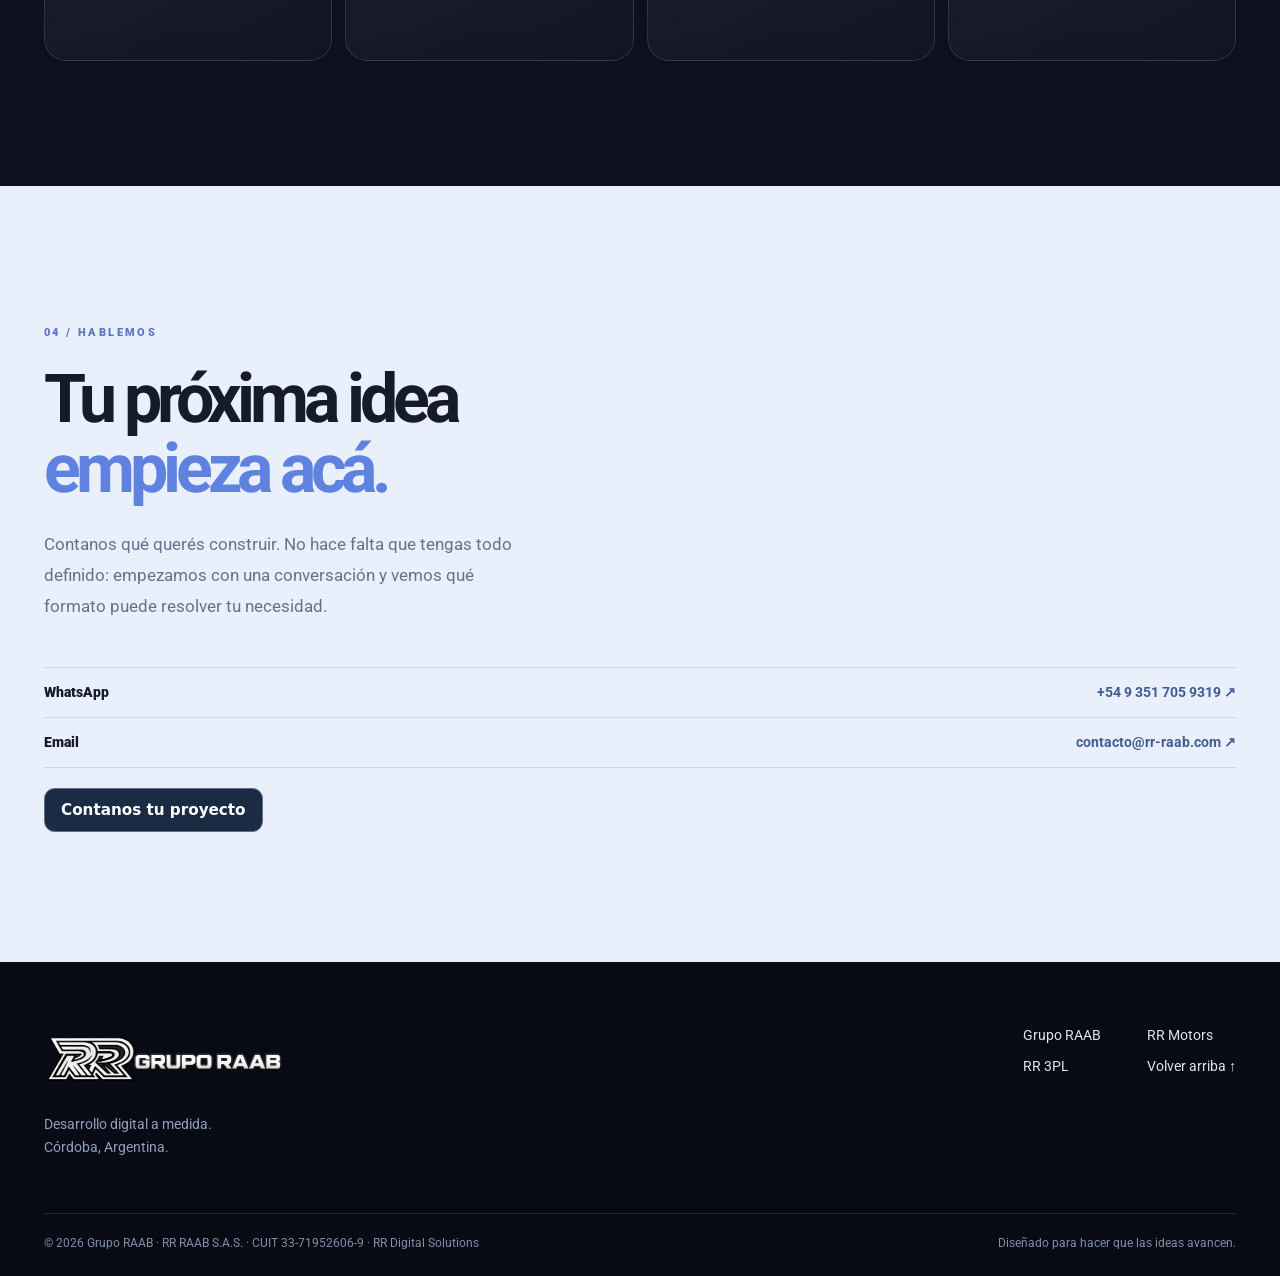
==== commit 0d23a387: "Ajusta la navegación flotante y agrega los datos fiscales al pie" ====
--- a/digital/index.html
+++ b/digital/index.html
@@ -107,7 +107,7 @@
       <form class="digital-form" id="digitalForm" data-dialog-title="Contanos tu proyecto" data-reveal><div class="form-top"><span>CONTANOS TU PROYECTO</span><span>RR DIGITAL / 2026</span></div><div class="form-row"><label>Nombre y apellido<input name="nombre" autocomplete="name" placeholder="¿Cómo te llamás?" required></label><label>WhatsApp<input name="telefono" type="tel" autocomplete="tel" placeholder="351..." required></label></div><label>Empresa (opcional)<input name="empresa" autocomplete="organization" placeholder="Nombre de tu negocio"></label><label>¿Qué querés desarrollar?<select name="proyecto" id="tipoProyecto" required><option value="">Elegí una opción</option><option>Página web</option><option>Aplicación</option><option>Software y sistemas</option><option>Tienda online</option><option>Necesito orientación</option></select></label><label>Contanos tu idea<textarea name="idea" rows="4" placeholder="¿Qué querés resolver o mejorar?" required></textarea></label><button type="submit" class="button button-blue form-submit">Enviar consulta por WhatsApp <span>↗</span></button><small>No almacenamos la información en esta página. Se abre WhatsApp con el mensaje listo para enviar.</small></form>
     </div></section>
   </main>
-  <footer class="digital-footer"><div class="container"><div class="footer-top"><div><a href="../" class="footer-mark"><img src="../assets/grupo-raab-logo.png" alt="Grupo RAAB"></a><p>Desarrollo digital a medida.<br>Córdoba, Argentina.</p></div><div class="footer-nav"><a href="../">Grupo RAAB</a><a href="../motors/">RR Motors</a><a href="../logistica/">RR 3PL</a><a href="#inicio">Volver arriba ↑</a></div></div><div class="footer-bottom"><span>© 2026 Grupo RAAB · RR Digital Solutions</span><span>Diseñado para hacer que las ideas avancen.</span></div></div></footer>
+  <footer class="digital-footer"><div class="container"><div class="footer-top"><div><a href="../" class="footer-mark"><img src="../assets/grupo-raab-logo.png" alt="Grupo RAAB"></a><p>Desarrollo digital a medida.<br>Córdoba, Argentina.</p></div><div class="footer-nav"><a href="../">Grupo RAAB</a><a href="../motors/">RR Motors</a><a href="../logistica/">RR 3PL</a><a href="#inicio">Volver arriba ↑</a></div></div><div class="footer-bottom"><span>© 2026 Grupo RAAB · RR RAAB S.A.S. · CUIT 33-71952606-9 · RR Digital Solutions</span><span>Diseñado para hacer que las ideas avancen.</span></div></div></footer>
   <script src="digital.js" defer></script>
 </body>
 </html>
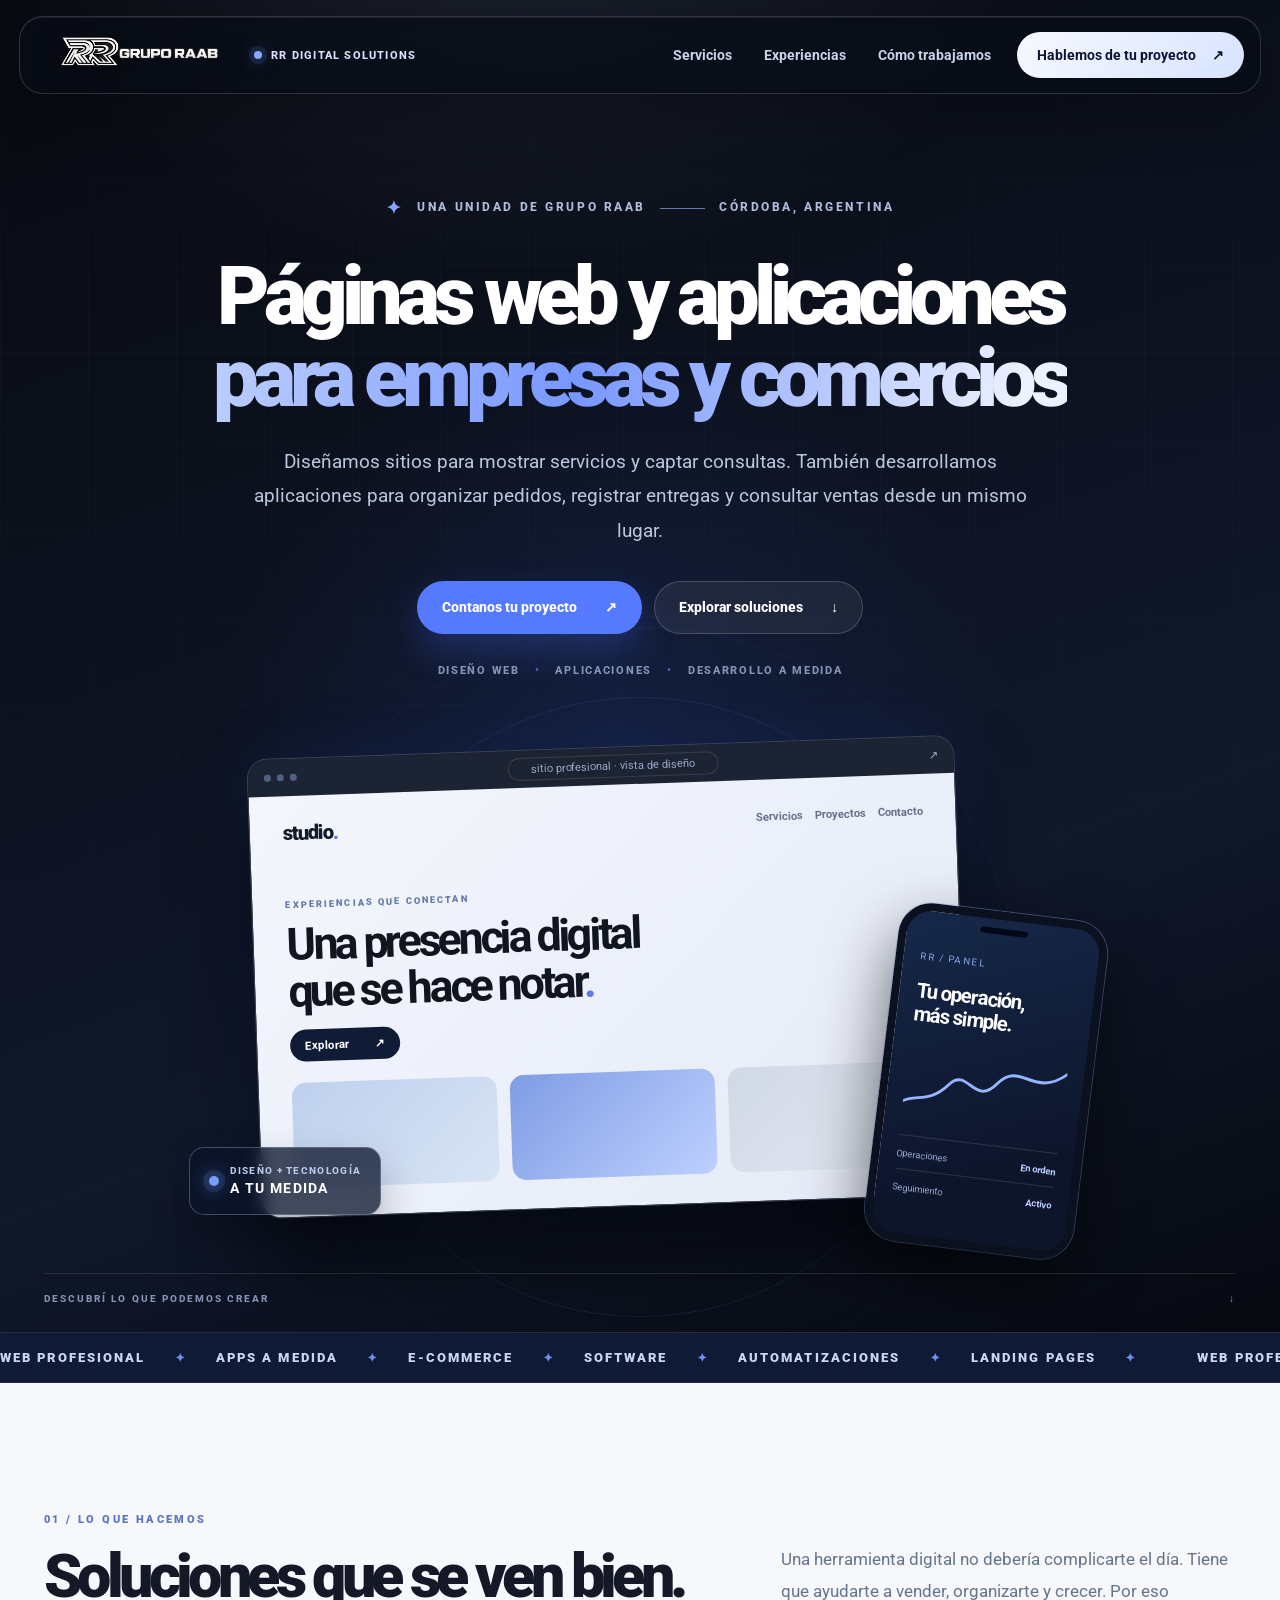
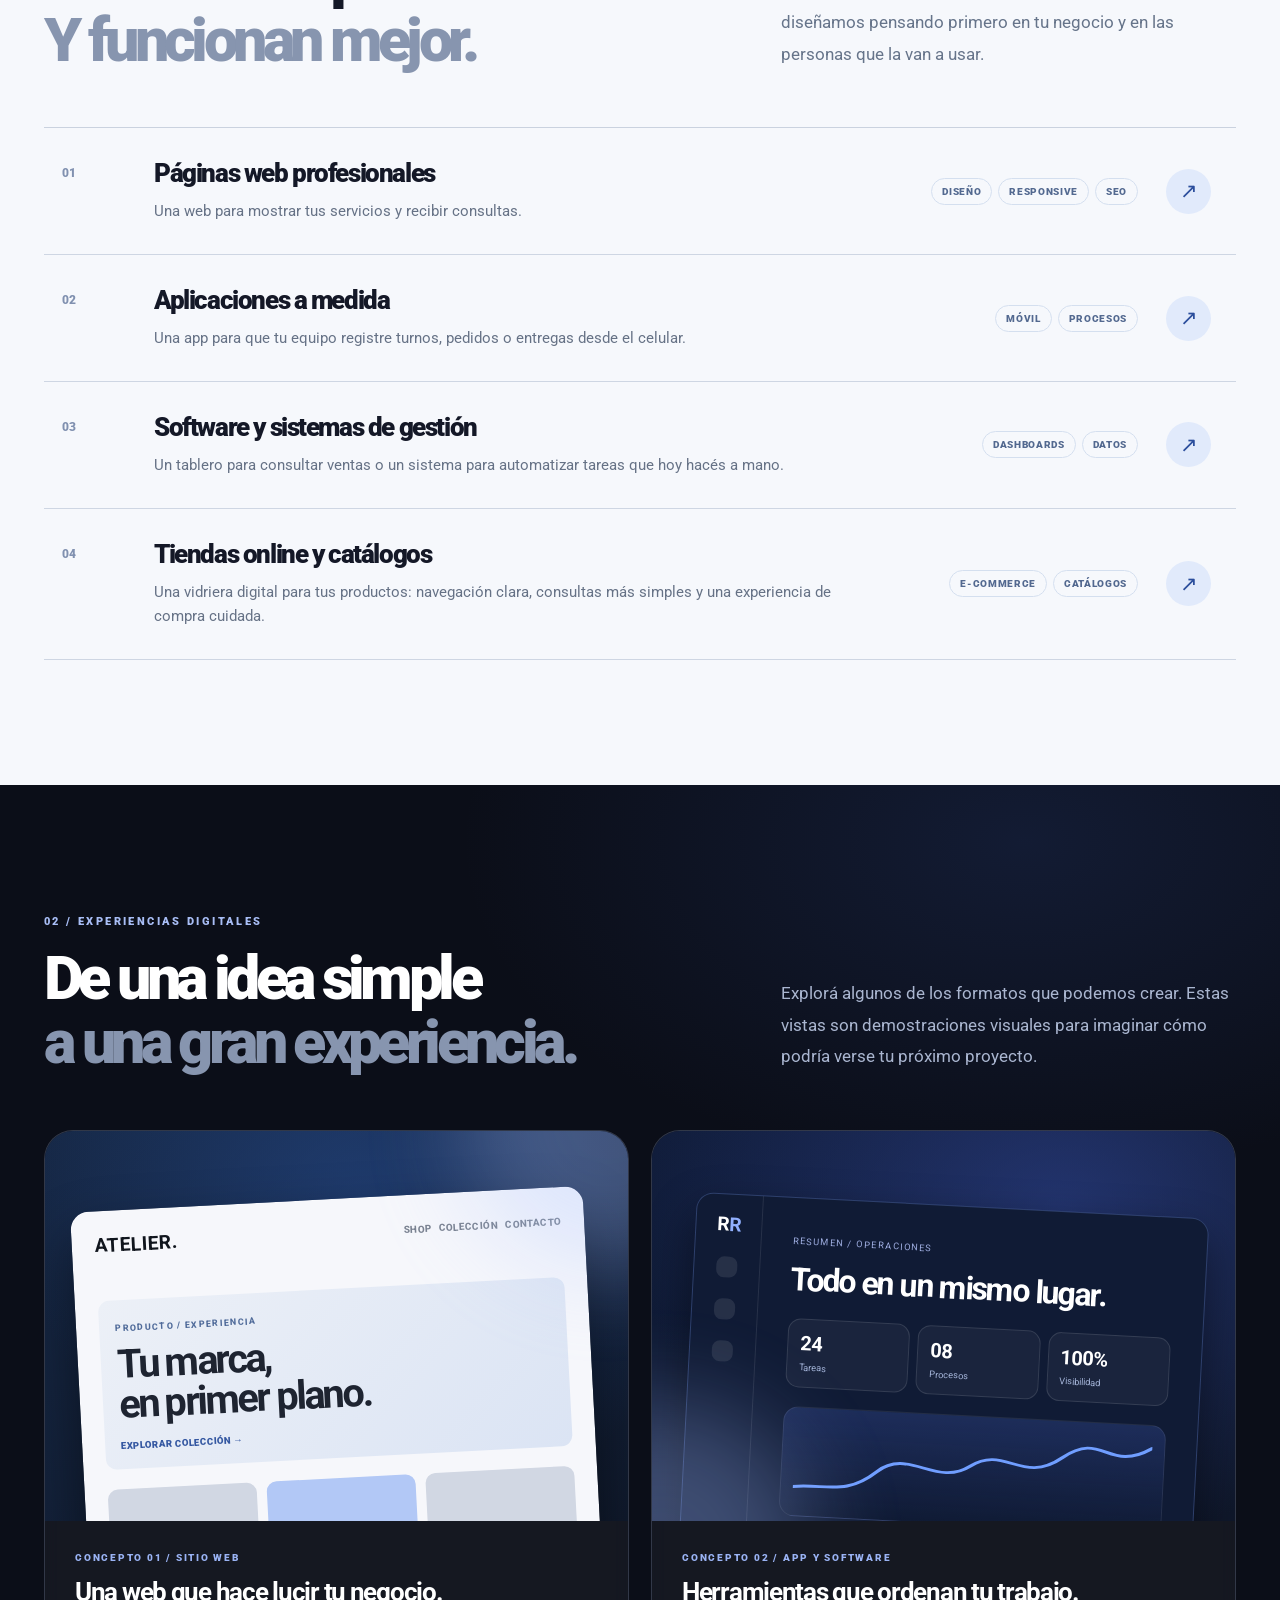
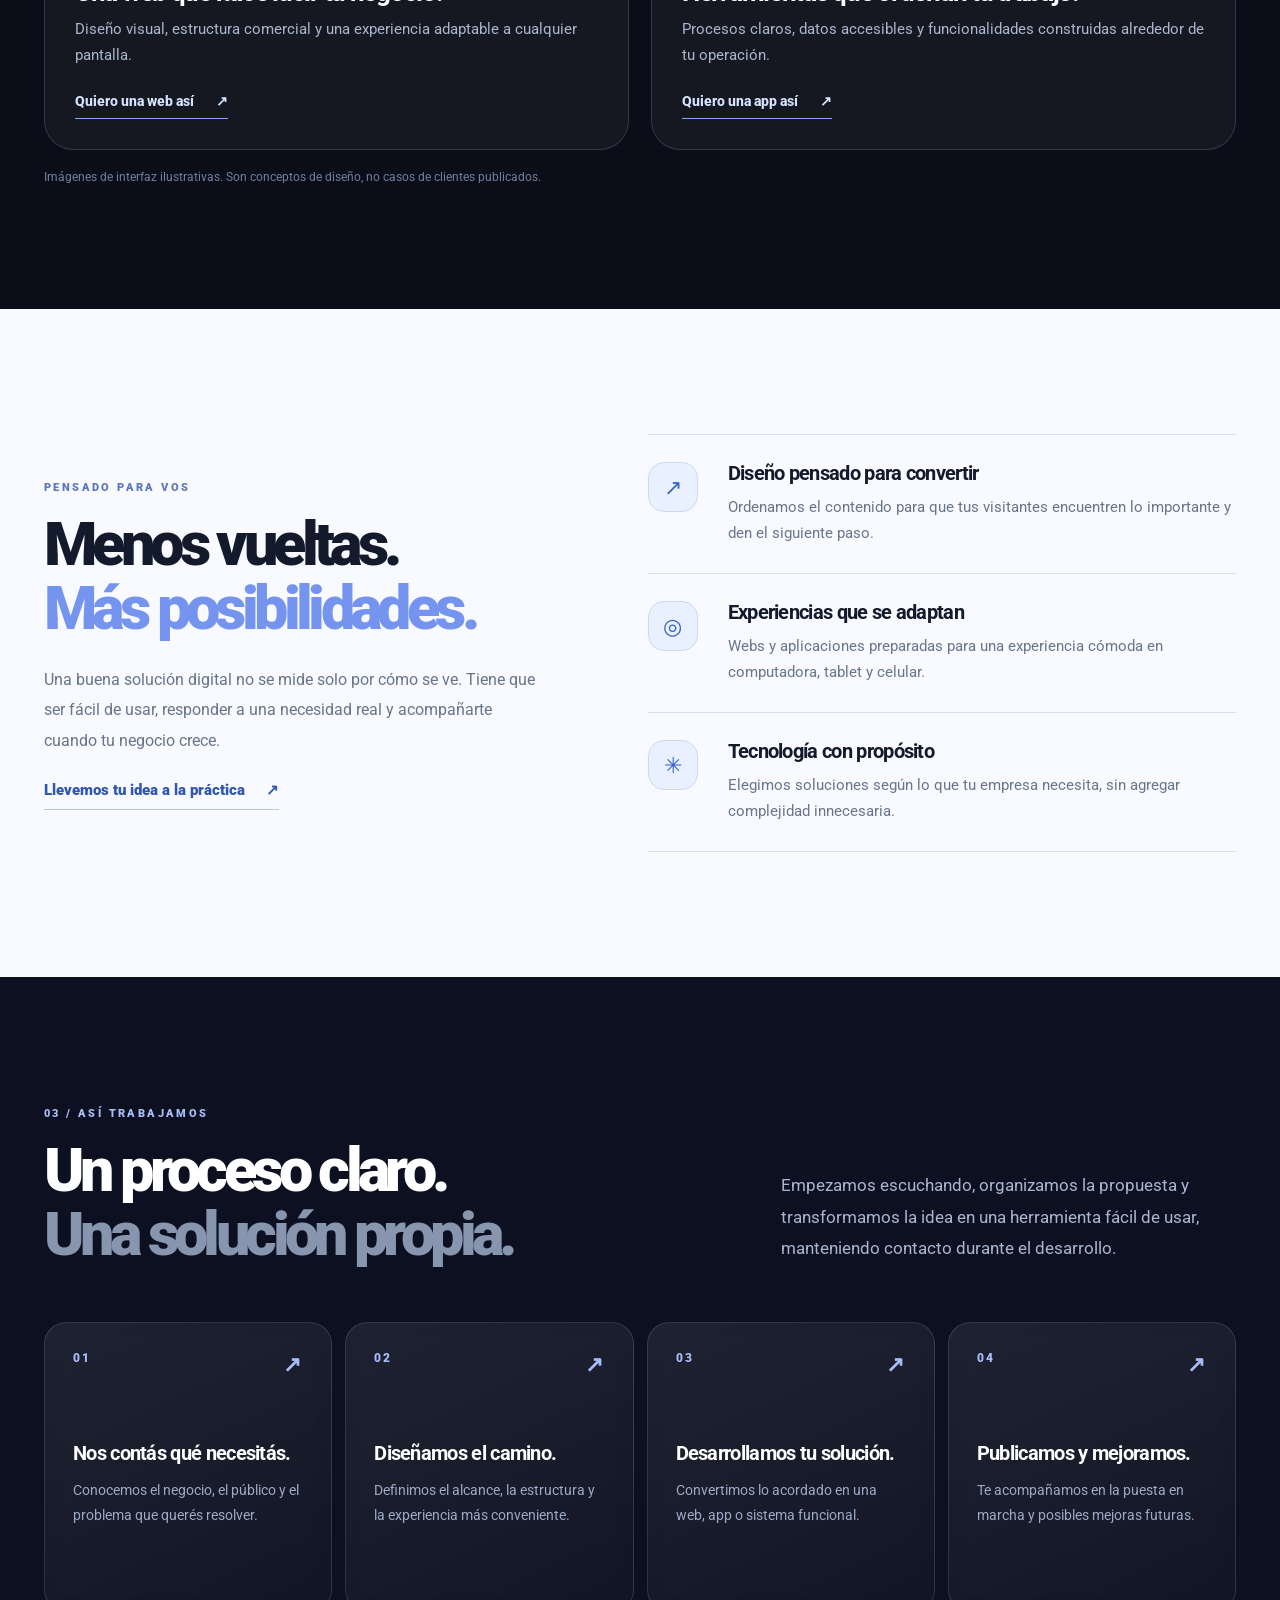
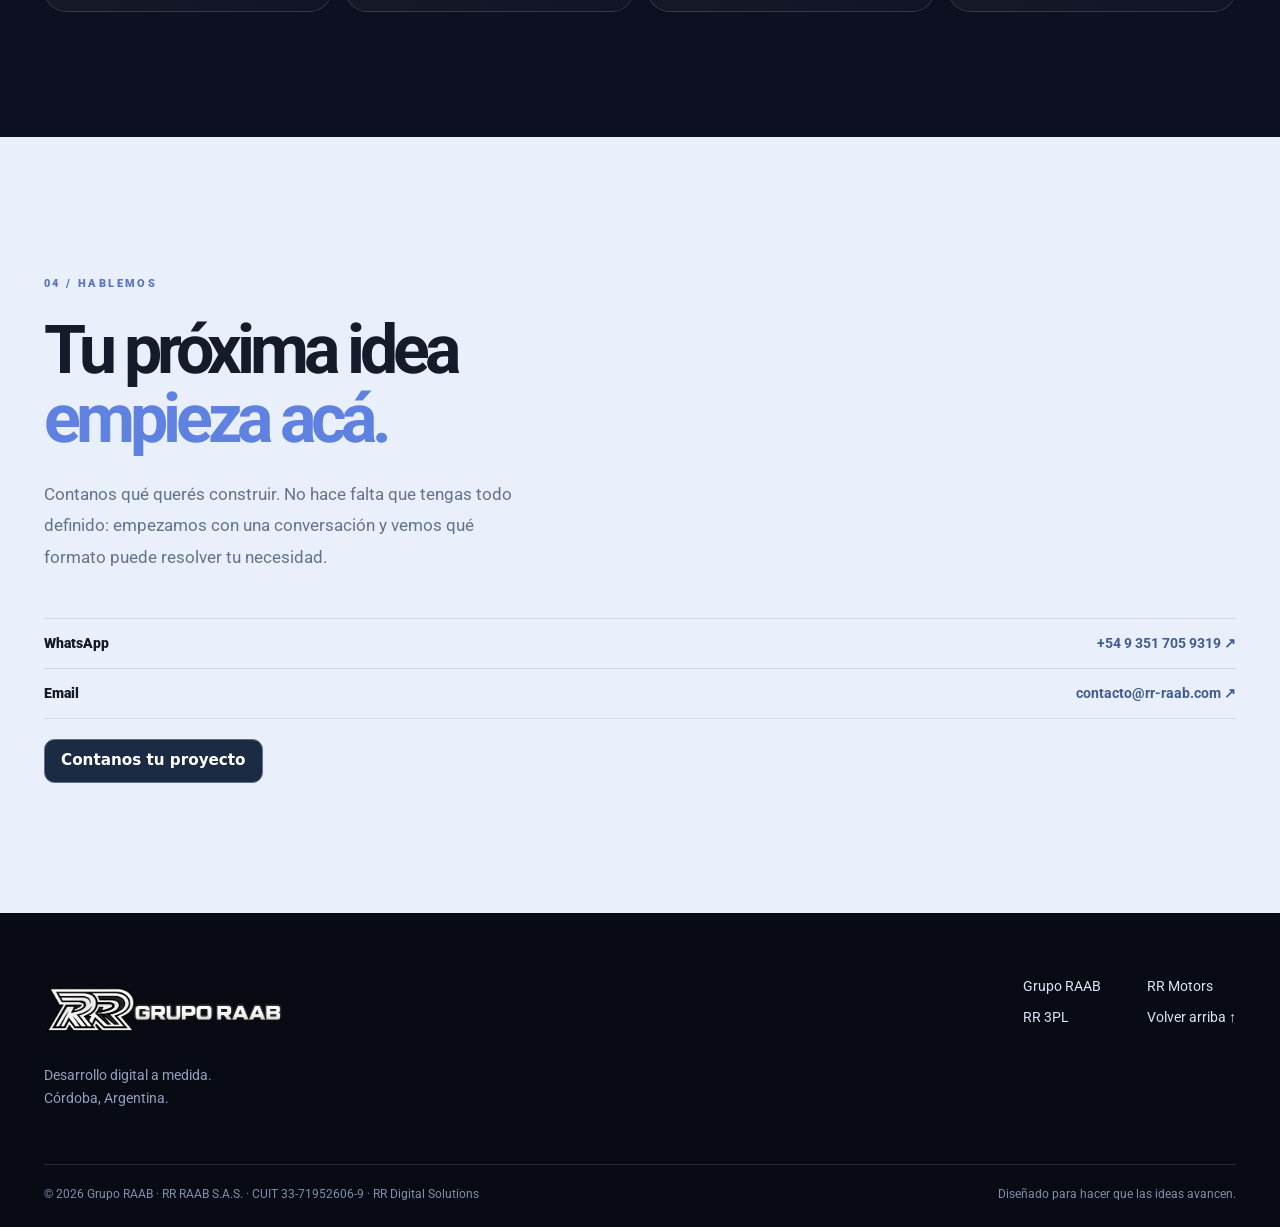
==== commit 070a2633: "Mejora la comparación de vehículos y los accesos de consulta" ====
--- a/digital/index.html
+++ b/digital/index.html
@@ -22,13 +22,14 @@
   <script type="application/ld+json">{"@context":"https://schema.org","@type":"ProfessionalService","name":"RR Digital Solutions - Grupo RAAB","url":"https://rr-raab.com/digital/","telephone":"+5493517059319","areaServed":"Argentina","description":"Diseño web profesional, desarrollo de aplicaciones, paneles y sistemas a medida.","parentOrganization":{"@type":"Organization","name":"Grupo RAAB","url":"https://rr-raab.com/"}}</script>
   <link rel="stylesheet" href="../consultation-dialog.css">
   <script src="../consultation-dialog.js" defer></script>
+  <script src="../floating-menu.js" defer></script>
 </head>
 <body>
   <div class="site-cursor-glow" aria-hidden="true"></div>
   <header class="digital-head" id="inicio">
     <a class="digital-brand" href="../" aria-label="Volver a Grupo RAAB"><img src="../assets/grupo-raab-logo.png" alt="Grupo RAAB"></a>
     <div class="digital-brand-label"><span class="brand-pulse" aria-hidden="true"></span> RR DIGITAL SOLUTIONS</div>
-    <button type="button" class="mobile-menu" aria-label="Abrir menú" aria-controls="digital-nav" aria-expanded="false"><span></span><span></span></button>
+    <button type="button" class="mobile-menu" data-floating-menu aria-label="Abrir menú" aria-controls="digital-nav" aria-expanded="false"><span></span><span></span></button>
     <nav class="digital-nav" id="digital-nav" aria-label="Navegación principal">
       <a href="#servicios">Servicios</a><a href="#experiencias">Experiencias</a><a href="#metodo">Cómo trabajamos</a><a class="nav-talk" href="#contacto">Hablemos de tu proyecto <span aria-hidden="true">↗</span></a>
     </nav>
@@ -65,9 +66,9 @@
       <div class="container">
         <div class="section-intro" data-reveal><div><span class="eyebrow-d">01 / LO QUE HACEMOS</span><h2>Soluciones que se ven bien.<br><span>Y funcionan mejor.</span></h2></div><p>Una herramienta digital no debería complicarte el día. Tiene que ayudarte a vender, organizarte y crecer. Por eso diseñamos pensando primero en tu negocio y en las personas que la van a usar.</p></div>
         <div class="services-table">
-          <a class="service-row" href="#contacto" data-project="Página web" data-reveal><span class="service-id">01</span><div><h3>Páginas web profesionales</h3><p>Institucionales, comerciales y landing pages que presentan tu marca, generan confianza y facilitan que te contacten.</p></div><div class="service-tags"><span>DISEÑO</span><span>RESPONSIVE</span><span>SEO</span></div><span class="service-arrow">↗</span></a>
-          <a class="service-row" href="#contacto" data-project="Aplicación" data-reveal><span class="service-id">02</span><div><h3>Aplicaciones a medida</h3><p>Apps para equipos, clientes y operaciones: formularios, turnos, pedidos, seguimiento, registros y mucho más.</p></div><div class="service-tags"><span>MÓVIL</span><span>PROCESOS</span></div><span class="service-arrow">↗</span></a>
-          <a class="service-row" href="#contacto" data-project="Software y sistemas" data-reveal><span class="service-id">03</span><div><h3>Software y sistemas de gestión</h3><p>Paneles, automatizaciones y herramientas que centralizan información y reducen tareas repetitivas.</p></div><div class="service-tags"><span>DASHBOARDS</span><span>DATOS</span></div><span class="service-arrow">↗</span></a>
+          <a class="service-row" href="#contacto" data-project="Página web" data-reveal><span class="service-id">01</span><div><h3>Páginas web profesionales</h3><p>Una web para mostrar tus servicios y recibir consultas.</p></div><div class="service-tags"><span>DISEÑO</span><span>RESPONSIVE</span><span>SEO</span></div><span class="service-arrow">↗</span></a>
+          <a class="service-row" href="#contacto" data-project="Aplicación" data-reveal><span class="service-id">02</span><div><h3>Aplicaciones a medida</h3><p>Una app para que tu equipo registre turnos, pedidos o entregas desde el celular.</p></div><div class="service-tags"><span>MÓVIL</span><span>PROCESOS</span></div><span class="service-arrow">↗</span></a>
+          <a class="service-row" href="#contacto" data-project="Software y sistemas" data-reveal><span class="service-id">03</span><div><h3>Software y sistemas de gestión</h3><p>Un tablero para consultar ventas o un sistema para automatizar tareas que hoy hacés a mano.</p></div><div class="service-tags"><span>DASHBOARDS</span><span>DATOS</span></div><span class="service-arrow">↗</span></a>
           <a class="service-row" href="#contacto" data-project="Tienda online" data-reveal><span class="service-id">04</span><div><h3>Tiendas online y catálogos</h3><p>Una vidriera digital para tus productos: navegación clara, consultas más simples y una experiencia de compra cuidada.</p></div><div class="service-tags"><span>E-COMMERCE</span><span>CATÁLOGOS</span></div><span class="service-arrow">↗</span></a>
         </div>
       </div>
@@ -104,7 +105,7 @@
     </div></div></section>
 
 <section class="d-contact" id="contacto"><div class="container contact-layout"><div class="contact-intro" data-reveal><span class="eyebrow-d">04 / HABLEMOS</span><h2>Tu próxima idea<br><span>empieza acá.</span></h2><p>Contanos qué querés construir. No hace falta que tengas todo definido: empezamos con una conversación y vemos qué formato puede resolver tu necesidad.</p><div class="contact-details"><a href="https://wa.me/5493517059319?text=Hola%2C%20RR%20Digital%20Solutions.%20Quiero%20consultar%20por%20un%20proyecto.%20Mi%20negocio%20es%20__%20y%20necesito%20__." target="_blank" rel="noopener noreferrer">WhatsApp <span>+54 9 351 705 9319 ↗</span></a><a href="mailto:contacto@rr-raab.com">Email <span>contacto@rr-raab.com ↗</span></a></div></div>
-      <form class="digital-form" id="digitalForm" data-dialog-title="Contanos tu proyecto" data-reveal><div class="form-top"><span>CONTANOS TU PROYECTO</span><span>RR DIGITAL / 2026</span></div><div class="form-row"><label>Nombre y apellido<input name="nombre" autocomplete="name" placeholder="¿Cómo te llamás?" required></label><label>WhatsApp<input name="telefono" type="tel" autocomplete="tel" placeholder="351..." required></label></div><label>Empresa (opcional)<input name="empresa" autocomplete="organization" placeholder="Nombre de tu negocio"></label><label>¿Qué querés desarrollar?<select name="proyecto" id="tipoProyecto" required><option value="">Elegí una opción</option><option>Página web</option><option>Aplicación</option><option>Software y sistemas</option><option>Tienda online</option><option>Necesito orientación</option></select></label><label>Contanos tu idea<textarea name="idea" rows="4" placeholder="¿Qué querés resolver o mejorar?" required></textarea></label><button type="submit" class="button button-blue form-submit">Enviar consulta por WhatsApp <span>↗</span></button><small>No almacenamos la información en esta página. Se abre WhatsApp con el mensaje listo para enviar.</small></form>
+      <form class="digital-form" id="digitalForm" data-dialog-title="Contanos tu proyecto" data-reveal><label>Nombre<input name="nombre" autocomplete="name" required></label><label>¿Qué querés desarrollar?<select name="proyecto" id="tipoProyecto" required><option value="">Elegí una opción</option><option>Página web</option><option>Aplicación</option><option>Software y sistemas</option><option>Tienda online</option><option>Necesito orientación</option></select></label><label>Contanos tu idea<textarea name="idea" rows="4" placeholder="¿Qué querés resolver o mejorar?" required></textarea></label><button type="submit" class="button button-blue form-submit">Continuar en WhatsApp <span>↗</span></button></form>
     </div></section>
   </main>
   <footer class="digital-footer"><div class="container"><div class="footer-top"><div><a href="../" class="footer-mark"><img src="../assets/grupo-raab-logo.png" alt="Grupo RAAB"></a><p>Desarrollo digital a medida.<br>Córdoba, Argentina.</p></div><div class="footer-nav"><a href="../">Grupo RAAB</a><a href="../motors/">RR Motors</a><a href="../logistica/">RR 3PL</a><a href="#inicio">Volver arriba ↑</a></div></div><div class="footer-bottom"><span>© 2026 Grupo RAAB · RR RAAB S.A.S. · CUIT 33-71952606-9 · RR Digital Solutions</span><span>Diseñado para hacer que las ideas avancen.</span></div></div></footer>
--- a/digital/digital.css
+++ b/digital/digital.css
@@ -1,21 +1,35 @@
 :root{--ink:#090c15;--ink2:#121827;--ink3:#1b2340;--blue:#4772fa;--blue2:#739aff;--light:#f4f6fa;--white:#fff;--muted:#a9b3c7;font-family:Roboto,Arial,sans-serif;color:var(--white);background:var(--ink)}
 *{box-sizing:border-box}html{scroll-behavior:smooth;scroll-padding-top:110px}body{margin:0;min-width:320px;overflow-x:hidden}a{text-decoration:none;color:inherit}button,input,select,textarea{font:inherit}button{cursor:pointer}img{max-width:100%;display:block}h1,h2,h3,p{margin-top:0}.container{width:min(1340px,calc(100% - 88px));margin:auto}::selection{background:#6b90ff;color:white}
-body{background:radial-gradient(ellipse 55% 30% at 76% 8%,rgba(60,90,188,.16),transparent),var(--ink)}.site-cursor-glow{position:fixed;z-index:0;top:0;left:0;width:440px;height:440px;border-radius:50%;pointer-events:none;background:radial-gradient(circle,rgba(97,128,240,.17),transparent 70%);filter:blur(25px);opacity:0;transition:opacity .4s;will-change:transform}.site-cursor-glow.active{opacity:1}
-.digital-head{position:fixed;z-index:30;top:16px;left:50%;transform:translateX(-50%);width:min(1370px,calc(100% - 38px));display:flex;align-items:center;justify-content:space-between;gap:20px;padding:12px 16px 12px 24px;min-height:78px;border-radius:24px;background:rgba(8,12,22,.76);border:1px solid rgba(222,233,255,.17);box-shadow:0 20px 55px rgba(0,0,0,.25),inset 0 1px 0 rgba(255,255,255,.08);backdrop-filter:blur(26px) saturate(130%);-webkit-backdrop-filter:blur(26px) saturate(130%)}
+body{background:radial-gradient(ellipse 55% 30% at 76% 8%,rgba(60,90,188,.16),transparent),var(--ink)}.site-cursor-glow{position:fixed;z-index:0;top:0;left:0;width:440px;height:440px;border-radius:50%;pointer-events:none;background:radial-gradient(circle,rgba(97,128,240,.17),transparent 70%);filter:blur(25px);opacity:0;transition:opacity .4s;}.site-cursor-glow.active{opacity:1}
+.digital-head{position:fixed;z-index:30;top:16px;left:50%;transform:translateX(-50%);width:min(1370px,calc(100% - 38px));display:flex;align-items:center;justify-content:space-between;gap:20px;padding:12px 16px 12px 24px;min-height:78px;border-radius:24px;background:rgba(8,12,22,.76);border:1px solid rgba(222,233,255,.17);box-shadow:0 20px 55px rgba(0,0,0,.25),inset 0 1px 0 rgba(255,255,255,.08);backdrop-filter:blur(8px) saturate(130%);-webkit-backdrop-filter:blur(8px) saturate(130%)}
 .digital-brand img{width:190px;max-height:50px;object-fit:contain;filter:drop-shadow(0 7px 14px rgba(0,0,0,.4))}.digital-brand-label{display:flex;align-items:center;gap:9px;color:#d8e1fb;font-weight:800;font-size:.69rem;letter-spacing:.11em;white-space:nowrap}.brand-pulse{width:8px;height:8px;border-radius:50%;background:#86a9ff;box-shadow:0 0 0 5px rgba(104,149,255,.12),0 0 18px rgba(99,138,255,.65)}.digital-nav{display:flex;align-items:center;gap:4px;margin-left:auto}.digital-nav a{font-size:.85rem;font-weight:700;color:#cbd5e8;padding:13px 14px;border-radius:99px;transition:background .25s,color .25s}.digital-nav a:hover{background:rgba(255,255,255,.08);color:#fff}.digital-nav .nav-talk{display:flex;gap:16px;align-items:center;margin-left:8px;padding:15px 20px;color:#0a1537;background:linear-gradient(130deg,#f7f9ff,#d7e3ff)}.digital-nav .nav-talk:hover{background:white;color:#061127}.mobile-menu{display:none;background:rgba(255,255,255,.08);border:1px solid rgba(255,255,255,.16);color:white;width:48px;height:45px;border-radius:13px;align-items:center;justify-content:center;gap:6px;flex-direction:column}.mobile-menu span{width:19px;height:2px;background:white;border-radius:4px}
-.d-hero{position:relative;padding:195px 0 0;overflow:hidden;background:radial-gradient(circle at 48% 55%,rgba(49,87,199,.16),transparent 40%),linear-gradient(160deg,#080a10 0%,#10182b 68%,#060910);isolation:isolate}.d-hero:before{content:"";position:absolute;inset:0;background-image:linear-gradient(rgba(182,203,248,.028) 1px,transparent 1px),linear-gradient(90deg,rgba(182,203,248,.028) 1px,transparent 1px);background-size:88px 88px;mask-image:linear-gradient(180deg,transparent,black 23%,transparent 92%);pointer-events:none}.d-hero-grain{position:absolute;inset:0;pointer-events:none;background:radial-gradient(ellipse 50% 36% at 40% -10%,rgba(170,191,255,.13),transparent 85%)}.hero-center{position:relative;text-align:center;z-index:2}.d-kicker{display:flex;justify-content:center;align-items:center;gap:14px;color:#afbcdc;font-size:.73rem;font-weight:800;letter-spacing:.22em;line-height:1.5}.tiny-star{color:#89a6ff;font-size:1.1rem}.kicker-line{height:1px;width:45px;background:#677aaf}.d-hero h1{font-weight:900;font-size:clamp(3.2rem,6.3vw,7.6rem);letter-spacing:-.077em;line-height:1.01;margin:35px auto 26px;text-wrap:balance}.headline-gradient{background:linear-gradient(95deg,#b9ccff 2%,#7897ff 43%,#edf2ff 95%);background-clip:text;-webkit-background-clip:text;color:transparent}.hero-summary{max-width:790px;margin:0 auto;color:#bbc7dd;font-size:clamp(1rem,1.5vw,1.16rem);line-height:1.84}.hero-buttons{display:flex;justify-content:center;flex-wrap:wrap;gap:12px;margin-top:33px}.button{display:inline-flex;align-items:center;justify-content:space-between;gap:28px;padding:17px 24px;border-radius:100px;font-size:.9rem;font-weight:800;border:1px solid transparent;transition:transform .32s,background .32s,box-shadow .32s}.button:hover{transform:translateY(-3px)}.button:focus-visible,a:focus-visible,button:focus-visible{outline:3px solid #89b1ff;outline-offset:3px}.button-blue{background:#567aff;color:#fff;box-shadow:0 16px 36px rgba(67,101,235,.28)}.button-blue:hover{background:#6d8dff;box-shadow:0 20px 40px rgba(67,101,235,.37)}.button-glass{background:rgba(255,255,255,.064);border-color:rgba(255,255,255,.18);backdrop-filter:blur(12px);color:white}.button-glass:hover{background:rgba(255,255,255,.12)}.hero-expertise{margin:30px 0 14px;display:flex;justify-content:center;gap:15px;flex-wrap:wrap}.hero-expertise span{font-size:.67rem;color:#8394b7;font-weight:800;letter-spacing:.16em}.hero-expertise span+span:before{content:"•";margin-right:15px;color:#4865b5}
+.d-hero{position:relative;padding:195px 0 0;overflow:hidden;background:radial-gradient(circle at 48% 55%,rgba(49,87,199,.16),transparent 40%),linear-gradient(160deg,#080a10 0%,#10182b 68%,#060910);isolation:isolate}.d-hero:before{content:"";position:absolute;inset:0;background-image:linear-gradient(rgba(182,203,248,.028) 1px,transparent 1px),linear-gradient(90deg,rgba(182,203,248,.028) 1px,transparent 1px);background-size:88px 88px;mask-image:linear-gradient(180deg,transparent,black 23%,transparent 92%);pointer-events:none}.d-hero-grain{position:absolute;inset:0;pointer-events:none;background:radial-gradient(ellipse 50% 36% at 40% -10%,rgba(170,191,255,.13),transparent 85%)}.hero-center{position:relative;text-align:center;z-index:2}.d-kicker{display:flex;justify-content:center;align-items:center;gap:14px;color:#afbcdc;font-size:.73rem;font-weight:800;letter-spacing:.22em;line-height:1.5}.tiny-star{color:#89a6ff;font-size:1.1rem}.kicker-line{height:1px;width:45px;background:#677aaf}.d-hero h1{font-weight:900;font-size:clamp(3.2rem,6.3vw,7.6rem);letter-spacing:-.077em;line-height:1.01;margin:35px auto 26px;text-wrap:balance}.headline-gradient{background:linear-gradient(95deg,#b9ccff 2%,#7897ff 43%,#edf2ff 95%);background-clip:text;-webkit-background-clip:text;color:transparent}.hero-summary{max-width:790px;margin:0 auto;color:#bbc7dd;font-size:clamp(1rem,1.5vw,1.16rem);line-height:1.84}.hero-buttons{display:flex;justify-content:center;flex-wrap:wrap;gap:12px;margin-top:33px}.button{display:inline-flex;align-items:center;justify-content:space-between;gap:28px;padding:17px 24px;border-radius:100px;font-size:.9rem;font-weight:800;border:1px solid transparent;transition:transform .32s,background .32s,box-shadow .32s}.button:hover{transform:translateY(-3px)}.button:focus-visible,a:focus-visible,button:focus-visible{outline:3px solid #89b1ff;outline-offset:3px}.button-blue{background:#567aff;color:#fff;box-shadow:0 16px 36px rgba(67,101,235,.28)}.button-blue:hover{background:#6d8dff;box-shadow:0 20px 40px rgba(67,101,235,.37)}.button-glass{background:rgba(255,255,255,.064);border-color:rgba(255,255,255,.18);backdrop-filter:blur(8px);color:white}.button-glass:hover{background:rgba(255,255,255,.12)}.hero-expertise{margin:30px 0 14px;display:flex;justify-content:center;gap:15px;flex-wrap:wrap}.hero-expertise span{font-size:.67rem;color:#8394b7;font-weight:800;letter-spacing:.16em}.hero-expertise span+span:before{content:"•";margin-right:15px;color:#4865b5}
 .hero-device{width:min(920px,90vw);height:490px;margin:70px auto 0;position:relative;z-index:2;perspective:1100px}.ambient-ring{position:absolute;border:1px solid rgba(104,147,250,.12);border-radius:50%;width:620px;height:620px;top:-50px;left:calc(50% - 310px);pointer-events:none}.ring-two{width:760px;height:760px;left:calc(50% - 380px);top:-120px;border-color:rgba(104,147,250,.07)}.hero-browser{position:absolute;left:8%;right:15%;top:0;height:460px;border:1px solid rgba(208,223,255,.22);border-radius:20px;overflow:hidden;background:#101625;box-shadow:0 45px 75px rgba(0,0,0,.6),0 0 70px rgba(69,104,247,.12);transform:rotate(-2deg)}.ui-toolbar{height:37px;background:#1c2333;display:flex;align-items:center;justify-content:space-between;padding:0 16px;color:#a7b4d0;font-size:.7rem}.ui-dots{display:flex;gap:6px}.ui-dots i{width:7px;height:7px;background:#506180;border-radius:50%}.address-pill{padding:4px 22px;border:1px solid rgba(255,255,255,.12);border-radius:99px;color:#97a7c4}.ui-website{padding:25px 33px;background:linear-gradient(135deg,#f3f6fc,#e5eaf7);height:calc(100% - 37px);color:#101521;overflow:hidden}.ui-nav{display:flex;justify-content:space-between;gap:18px;align-items:center;font-size:.7rem;font-weight:700;color:#68718a}.ui-nav b{font-size:1.26rem;font-weight:900;color:#141b29;letter-spacing:-.05em}.blue-point{color:#5f76ec}.ui-website-content{padding:48px 0 21px}.ui-website-content small{font-size:.58rem;letter-spacing:.23em;color:#637aa9;font-weight:900}.ui-website-content strong{display:block;font-size:clamp(2rem,3.5vw,3.6rem);letter-spacing:-.075em;line-height:1.04;max-width:540px;margin:10px 0 15px}.ui-website-cta{display:inline-flex;gap:26px;align-items:center;padding:9px 15px;border-radius:40px;color:#fff;background:#101b35;font-size:.72rem;font-weight:700}.ui-grid-row{display:grid;grid-template-columns:repeat(3,1fr);gap:13px}.ui-grid-row div{height:105px;border-radius:14px;background:linear-gradient(135deg,#bed0ee,#d8e4f4)}.ui-grid-row div:nth-child(2){background:linear-gradient(135deg,#7f9ce4,#bdd0ff)}.ui-grid-row div:nth-child(3){background:linear-gradient(135deg,#d1d8e6,#e4ebf4)}
-.hero-mobile{position:absolute;right:1%;bottom:-14px;width:210px;height:340px;padding:34px 17px 18px;border:8px solid #0c1120;border-radius:33px;background:linear-gradient(160deg,#16284a,#0d152b 75%);box-shadow:0 28px 65px rgba(0,0,0,.56),0 0 0 1px rgba(151,183,255,.42);transform:rotate(7deg);z-index:3;overflow:hidden}.phone-top{position:absolute;top:9px;left:calc(50% - 24px);width:48px;height:6px;background:#020817;border-radius:8px}.hero-mobile small{letter-spacing:.16em;font-size:.6rem;color:#89a4e3}.hero-mobile strong{display:block;font-size:1.28rem;line-height:1.1;letter-spacing:-.04em;margin:16px 0;color:#fff}.mini-chart{height:85px;padding:6px 0}.mini-chart svg{width:100%;height:100%}.metric-line{border-top:1px solid rgba(255,255,255,.13);padding-top:12px;margin-top:10px;display:flex;justify-content:space-between;gap:8px;font-size:.59rem}.metric-line span{color:#97a8cd}.metric-line b{color:#b6ccff}.hero-floating-label{position:absolute;z-index:4;left:1%;bottom:22px;display:flex;gap:11px;align-items:center;border-radius:15px;padding:15px 19px;background:rgba(11,20,43,.76);border:1px solid rgba(178,205,255,.3);backdrop-filter:blur(18px);box-shadow:0 20px 42px rgba(0,0,0,.27);color:#b9c9e9;font-size:.64rem;letter-spacing:.13em;line-height:1.5;font-weight:800}.hero-floating-label b{color:white;font-size:.86rem}.floating-light{width:10px;height:10px;border-radius:50%;background:#779eff;box-shadow:0 0 0 6px rgba(119,158,255,.13),0 0 18px #6b9aff}.hero-bottom{position:relative;z-index:3;display:flex;justify-content:space-between;gap:10px;margin:36px auto 0;width:min(1340px,calc(100% - 88px));padding:18px 0 27px;border-top:1px solid rgba(255,255,255,.11);font-size:.64rem;font-weight:800;letter-spacing:.2em;color:#8494b4}
-.marquee{overflow:hidden;background:#111a35;border-top:1px solid #ffffff14;border-bottom:1px solid #ffffff14;padding:17px 0;white-space:nowrap}.marquee-track{display:flex;gap:36px;width:max-content;animation:marquee 45s linear infinite}.marquee-track span{font-size:.82rem;font-weight:900;letter-spacing:.16em;color:#c9d5f3}.marquee i{font-size:.75rem;font-style:normal;color:#718ef8;padding:0 24px}
+.hero-mobile{position:absolute;right:1%;bottom:-14px;width:210px;height:340px;padding:34px 17px 18px;border:8px solid #0c1120;border-radius:33px;background:linear-gradient(160deg,#16284a,#0d152b 75%);box-shadow:0 28px 65px rgba(0,0,0,.56),0 0 0 1px rgba(151,183,255,.42);transform:rotate(7deg);z-index:3;overflow:hidden}.phone-top{position:absolute;top:9px;left:calc(50% - 24px);width:48px;height:6px;background:#020817;border-radius:8px}.hero-mobile small{letter-spacing:.16em;font-size:.6rem;color:#89a4e3}.hero-mobile strong{display:block;font-size:1.28rem;line-height:1.1;letter-spacing:-.04em;margin:16px 0;color:#fff}.mini-chart{height:85px;padding:6px 0}.mini-chart svg{width:100%;height:100%}.metric-line{border-top:1px solid rgba(255,255,255,.13);padding-top:12px;margin-top:10px;display:flex;justify-content:space-between;gap:8px;font-size:.59rem}.metric-line span{color:#97a8cd}.metric-line b{color:#b6ccff}.hero-floating-label{position:absolute;z-index:4;left:1%;bottom:22px;display:flex;gap:11px;align-items:center;border-radius:15px;padding:15px 19px;background:rgba(11,20,43,.76);border:1px solid rgba(178,205,255,.3);backdrop-filter:blur(8px);box-shadow:0 20px 42px rgba(0,0,0,.27);color:#b9c9e9;font-size:.64rem;letter-spacing:.13em;line-height:1.5;font-weight:800}.hero-floating-label b{color:white;font-size:.86rem}.floating-light{width:10px;height:10px;border-radius:50%;background:#779eff;box-shadow:0 0 0 6px rgba(119,158,255,.13),0 0 18px #6b9aff}.hero-bottom{position:relative;z-index:3;display:flex;justify-content:space-between;gap:10px;margin:36px auto 0;width:min(1340px,calc(100% - 88px));padding:18px 0 27px;border-top:1px solid rgba(255,255,255,.11);font-size:.64rem;font-weight:800;letter-spacing:.2em;color:#8494b4}
+.marquee{overflow:hidden;background:#111a35;border-top:1px solid #ffffff14;border-bottom:1px solid #ffffff14;padding:17px 0;white-space:nowrap}.marquee-track{display:flex;gap:36px;width:max-content;animation:marquee 45s linear 1}.marquee-track span{font-size:.82rem;font-weight:900;letter-spacing:.16em;color:#c9d5f3}.marquee i{font-size:.75rem;font-style:normal;color:#718ef8;padding:0 24px}
 .d-section{position:relative;padding:125px 0}.eyebrow-d{display:inline-block;color:#5c77bf;font-size:.68rem;font-weight:900;letter-spacing:.22em}.eyebrow-d.light{color:#a8bdf5}.section-intro{display:grid;grid-template-columns:1.2fr .8fr;gap:55px;align-items:end;margin-bottom:55px}.section-intro h2,.why-columns h2{font-size:clamp(2.5rem,4.8vw,5.3rem);font-weight:900;letter-spacing:-.075em;line-height:1.04;margin:18px 0 0}.section-intro h2 span,.why-columns h2 span{color:#8795af}.section-intro p{max-width:475px;color:#66748a;line-height:1.9;font-size:1.04rem;margin-bottom:2px}.d-services{background:#f6f8fc;color:#141827}.services-table{border-top:1px solid #cad2df}.service-row{display:grid;grid-template-columns:64px minmax(0,1fr) auto 52px;gap:28px;align-items:center;padding:30px 18px;border-bottom:1px solid #ced6e3;position:relative;transition:padding .35s,background .35s,border-radius .35s}.service-row:hover{background:#eaf0ff;padding-left:28px;padding-right:22px;border-radius:18px}.service-id{font-size:.72rem;font-weight:900;color:#8191b0;align-self:start;padding-top:8px}.service-row h3{font-size:clamp(1.3rem,2vw,2.1rem);letter-spacing:-.055em;margin:0 0 11px;font-weight:900}.service-row p{font-size:.91rem;color:#667286;line-height:1.7;max-width:680px;margin:0}.service-tags{display:flex;gap:6px;flex-wrap:wrap;max-width:220px;justify-content:flex-end}.service-tags span{border:1px solid #d4dfef;border-radius:99px;padding:7px 10px;font-size:.6rem;font-weight:900;letter-spacing:.07em;color:#536990}.service-arrow{display:grid;place-items:center;width:45px;height:45px;border-radius:50%;background:#e1eafb;font-size:1.3rem;color:#2b4e9c;transition:transform .35s,background .35s}.service-row:hover .service-arrow{transform:rotate(45deg);background:#afc9ff}
-.d-experiences{background:radial-gradient(ellipse 44% 30% at 80% 5%,rgba(46,75,149,.22),transparent),#0b0e18;color:white}.d-experiences .section-intro p,.d-process .section-intro p{color:#aab6d0}.showcase-cards{display:grid;grid-template-columns:repeat(2,minmax(0,1fr));gap:22px}.showcase-item{border:1px solid rgba(183,206,250,.18);border-radius:29px;overflow:hidden;background:rgba(255,255,255,.045);backdrop-filter:blur(22px);transition:transform .4s,border-color .4s,box-shadow .4s}.showcase-item:hover{transform:translateY(-7px);border-color:rgba(140,176,255,.52);box-shadow:0 30px 60px rgba(0,0,0,.26)}.showcase-art{height:390px;position:relative;overflow:hidden;padding:56px 35px 0;background:radial-gradient(ellipse at 55% 20%,#2b55a180,transparent 75%),linear-gradient(150deg,#162846,#101a2d)}.show-app .showcase-art{background:radial-gradient(ellipse at 70% 20%,#31489c91,transparent 75%),linear-gradient(120deg,#101c39,#0f172a)}.art-lens{position:absolute;pointer-events:none;width:300px;height:300px;border-radius:50%;filter:blur(48px);opacity:.3;background:#a9c1ff}.lens-a{right:-130px;top:-160px}.lens-b{left:-140px;bottom:-180px}.showcase-web-ui{width:100%;height:420px;border:1px solid rgba(255,255,255,.25);border-radius:18px 18px 0 0;background:#f6f7fb;color:#1e2431;box-shadow:0 26px 56px #0007;transform:rotate(-3deg) translateY(12px);padding:22px}.showcase-web-menu{display:flex;justify-content:space-between;align-items:center;font-size:.62rem;font-weight:800;letter-spacing:.04em;color:#7a8290}.showcase-web-menu b{font-size:1.2rem;color:#10151d}.showcase-web-hero{margin:44px 0 20px;padding:16px;background:linear-gradient(135deg,#ecf0f7,#dbe4f4);border-radius:11px}.showcase-web-hero small{font-size:.56rem;letter-spacing:.15em;font-weight:800;color:#506b9a}.showcase-web-hero h3{font-size:clamp(1.7rem,3.1vw,3rem);letter-spacing:-.07em;line-height:1;margin:10px 0}.showcase-web-hero span{font-size:.6rem;font-weight:900;color:#3457a1}.showcase-web-bands{display:grid;grid-template-columns:repeat(3,1fr);gap:10px}.showcase-web-bands i{height:94px;background:#d1d7e3;border-radius:10px}.showcase-web-bands i:nth-child(2){background:#b2c8f6}.showcase-dash-ui{display:flex;background:#101b35;border:1px solid #7fa2ff45;border-radius:17px;transform:rotate(3deg) translateY(18px);width:100%;height:410px;box-shadow:0 20px 46px #0007}.dash-side{width:66px;border-right:1px solid #ffffff19;padding:18px;display:flex;align-items:center;flex-direction:column;gap:21px}.dash-side b{font-size:1.2rem}.dash-side b span{color:#91b0ff}.dash-side i{display:block;width:21px;height:21px;background:#ffffff17;border-radius:8px}.dash-main{flex:1;min-width:0;padding:31px}.dash-main small{font-size:.58rem;color:#9eade0;letter-spacing:.16em}.dash-main h3{font-size:clamp(1.6rem,2.5vw,2.5rem);letter-spacing:-.05em;margin:12px 0 20px}.dash-stats{display:grid;grid-template-columns:repeat(3,1fr);gap:8px}.dash-stats div{min-width:0;border:1px solid #ffffff1d;padding:12px;border-radius:13px;background:#ffffff0b}.dash-stats b{font-size:1.25rem;display:block}.dash-stats span{font-size:.58rem;color:#a4b4d8}.dash-chart{border:1px solid #ffffff15;border-radius:15px;height:110px;margin-top:19px;padding:12px;background:linear-gradient(180deg,rgba(67,97,197,.26),transparent)}.dash-chart svg{width:100%;height:100%}.showcase-meta{padding:30px}.showcase-meta>span{display:block;color:#9ab3f4;font-size:.65rem;font-weight:900;letter-spacing:.17em}.showcase-meta h3{font-size:clamp(1.45rem,2vw,2rem);letter-spacing:-.05em;line-height:1.15;margin:14px 0 10px}.showcase-meta p{color:#aab7ce;line-height:1.7;font-size:.93rem}.showcase-meta a{display:inline-flex;gap:22px;align-items:center;margin-top:10px;border-bottom:1px solid #86a6f8;padding-bottom:9px;color:#d7e3ff;font-weight:800;font-size:.88rem}.showcase-meta a:hover{color:white}.demo-disclaimer{font-size:.74rem;color:#70809f;margin:20px 0 0}
+.d-experiences{background:radial-gradient(ellipse 44% 30% at 80% 5%,rgba(46,75,149,.22),transparent),#0b0e18;color:white}.d-experiences .section-intro p,.d-process .section-intro p{color:#aab6d0}.showcase-cards{display:grid;grid-template-columns:repeat(2,minmax(0,1fr));gap:22px}.showcase-item{border:1px solid rgba(183,206,250,.18);border-radius:29px;overflow:hidden;background:rgba(255,255,255,.045);backdrop-filter:blur(8px);transition:transform .4s,border-color .4s,box-shadow .4s}.showcase-item:hover{transform:translateY(-7px);border-color:rgba(140,176,255,.52);box-shadow:0 30px 60px rgba(0,0,0,.26)}.showcase-art{height:390px;position:relative;overflow:hidden;padding:56px 35px 0;background:radial-gradient(ellipse at 55% 20%,#2b55a180,transparent 75%),linear-gradient(150deg,#162846,#101a2d)}.show-app .showcase-art{background:radial-gradient(ellipse at 70% 20%,#31489c91,transparent 75%),linear-gradient(120deg,#101c39,#0f172a)}.art-lens{position:absolute;pointer-events:none;width:300px;height:300px;border-radius:50%;filter:blur(48px);opacity:.3;background:#a9c1ff}.lens-a{right:-130px;top:-160px}.lens-b{left:-140px;bottom:-180px}.showcase-web-ui{width:100%;height:420px;border:1px solid rgba(255,255,255,.25);border-radius:18px 18px 0 0;background:#f6f7fb;color:#1e2431;box-shadow:0 26px 56px #0007;transform:rotate(-3deg) translateY(12px);padding:22px}.showcase-web-menu{display:flex;justify-content:space-between;align-items:center;font-size:.62rem;font-weight:800;letter-spacing:.04em;color:#7a8290}.showcase-web-menu b{font-size:1.2rem;color:#10151d}.showcase-web-hero{margin:44px 0 20px;padding:16px;background:linear-gradient(135deg,#ecf0f7,#dbe4f4);border-radius:11px}.showcase-web-hero small{font-size:.56rem;letter-spacing:.15em;font-weight:800;color:#506b9a}.showcase-web-hero h3{font-size:clamp(1.7rem,3.1vw,3rem);letter-spacing:-.07em;line-height:1;margin:10px 0}.showcase-web-hero span{font-size:.6rem;font-weight:900;color:#3457a1}.showcase-web-bands{display:grid;grid-template-columns:repeat(3,1fr);gap:10px}.showcase-web-bands i{height:94px;background:#d1d7e3;border-radius:10px}.showcase-web-bands i:nth-child(2){background:#b2c8f6}.showcase-dash-ui{display:flex;background:#101b35;border:1px solid #7fa2ff45;border-radius:17px;transform:rotate(3deg) translateY(18px);width:100%;height:410px;box-shadow:0 20px 46px #0007}.dash-side{width:66px;border-right:1px solid #ffffff19;padding:18px;display:flex;align-items:center;flex-direction:column;gap:21px}.dash-side b{font-size:1.2rem}.dash-side b span{color:#91b0ff}.dash-side i{display:block;width:21px;height:21px;background:#ffffff17;border-radius:8px}.dash-main{flex:1;min-width:0;padding:31px}.dash-main small{font-size:.58rem;color:#9eade0;letter-spacing:.16em}.dash-main h3{font-size:clamp(1.6rem,2.5vw,2.5rem);letter-spacing:-.05em;margin:12px 0 20px}.dash-stats{display:grid;grid-template-columns:repeat(3,1fr);gap:8px}.dash-stats div{min-width:0;border:1px solid #ffffff1d;padding:12px;border-radius:13px;background:#ffffff0b}.dash-stats b{font-size:1.25rem;display:block}.dash-stats span{font-size:.58rem;color:#a4b4d8}.dash-chart{border:1px solid #ffffff15;border-radius:15px;height:110px;margin-top:19px;padding:12px;background:linear-gradient(180deg,rgba(67,97,197,.26),transparent)}.dash-chart svg{width:100%;height:100%}.showcase-meta{padding:30px}.showcase-meta>span{display:block;color:#9ab3f4;font-size:.65rem;font-weight:900;letter-spacing:.17em}.showcase-meta h3{font-size:clamp(1.45rem,2vw,2rem);letter-spacing:-.05em;line-height:1.15;margin:14px 0 10px}.showcase-meta p{color:#aab7ce;line-height:1.7;font-size:.93rem}.showcase-meta a{display:inline-flex;gap:22px;align-items:center;margin-top:10px;border-bottom:1px solid #86a6f8;padding-bottom:9px;color:#d7e3ff;font-weight:800;font-size:.88rem}.showcase-meta a:hover{color:white}.demo-disclaimer{font-size:.74rem;color:#70809f;margin:20px 0 0}
 .why-us{background:#f8faff;color:#131a2c}.why-columns{display:grid;grid-template-columns:.92fr 1.08fr;gap:clamp(45px,8vw,130px);align-items:center}.why-columns h2 span{color:#7594ef}.why-columns p{color:#67748a;line-height:1.85;font-size:1.03rem;max-width:510px;margin:24px 0}.text-link{display:inline-flex;gap:21px;border-bottom:1px solid #b6c8ee;padding-bottom:10px;color:#3157ae;font-size:.93rem;font-weight:900}.text-link:hover{color:#18377c}.reason-list>div{display:grid;grid-template-columns:60px 1fr;gap:20px;padding:27px 0;border-bottom:1px solid #d7e0ee}.reason-list>div:first-child{border-top:1px solid #d7e0ee}.reason-icon{display:grid;place-items:center;width:50px;height:50px;border-radius:16px;border:1px solid #ccd9f4;color:#3864cb;background:#e9f0ff;font-size:1.4rem}.reason-list h3{font-size:1.23rem;letter-spacing:-.035em;margin:0 0 9px}.reason-list p{margin:0;max-width:530px;font-size:.93rem;color:#68758b;line-height:1.75}
-.d-process{background:#0c1020;color:white}.process-grid{display:grid;grid-template-columns:repeat(4,minmax(0,1fr));gap:13px}.process-grid article{padding:28px;min-height:290px;border:1px solid #ffffff20;border-radius:22px;background:linear-gradient(155deg,rgba(255,255,255,.08),rgba(255,255,255,.025));backdrop-filter:blur(14px);transition:transform .35s,border-color .35s}.process-grid article:hover{transform:translateY(-5px);border-color:#6b8eff85}.process-grid article>span{display:flex;justify-content:space-between;color:#a8bcf9;font-size:.74rem;font-weight:900;letter-spacing:.15em}.process-grid article>span i{font-style:normal;font-size:1.4rem}.process-grid h3{margin:65px 0 13px;font-size:1.24rem;letter-spacing:-.035em}.process-grid p{margin:0;color:#9eabc7;font-size:.88rem;line-height:1.78}
-.d-contact{background:#eaf0fb;color:#151b2a;padding:135px 0 130px}.contact-layout{display:grid;grid-template-columns:.86fr 1.14fr;gap:clamp(35px,7vw,110px);align-items:start}.contact-intro h2{font-size:clamp(3rem,5.3vw,6.1rem);line-height:1.02;letter-spacing:-.075em;margin:25px 0}.contact-intro h2 span{color:#5f81df}.contact-intro>p{color:#64738c;line-height:1.86;font-size:1.05rem;max-width:490px}.contact-details{margin-top:45px;border-top:1px solid #cbd8eb}.contact-details a{display:flex;justify-content:space-between;gap:20px;border-bottom:1px solid #cbd8eb;padding:16px 0;font-size:.9rem;font-weight:900}.contact-details a span{font-weight:700;color:#415c91}.contact-details a:hover span{color:#244ab0}.digital-form{padding:36px;border:1px solid #d6e1f5;border-radius:26px;background:rgba(255,255,255,.79);backdrop-filter:blur(24px);-webkit-backdrop-filter:blur(24px);box-shadow:0 28px 68px rgba(44,75,129,.13),inset 0 1px 0 #fff;display:grid;gap:18px}.form-top{display:flex;justify-content:space-between;gap:10px;border-bottom:1px solid #dfe5f1;padding:0 0 20px;font-size:.65rem;letter-spacing:.14em;font-weight:900;color:#627da9}.form-row{display:grid;grid-template-columns:1fr 1fr;gap:15px}.digital-form label{display:grid;gap:8px;font-size:.8rem;font-weight:800;color:#3c4d6e}.digital-form input,.digital-form select,.digital-form textarea{width:100%;border-radius:12px;border:1px solid #d4def0;background:#f4f7fd;padding:14px;color:#17223b;outline:none}.digital-form textarea{resize:vertical;min-height:124px}.digital-form input:focus,.digital-form textarea:focus,.digital-form select:focus{border-color:#6e92e8;box-shadow:0 0 0 4px #b8cfff55;background:white}.form-submit{width:100%;border:0}.digital-form small{font-size:.72rem;color:#7d8ca6;line-height:1.6}
+.d-process{background:#0c1020;color:white}.process-grid{display:grid;grid-template-columns:repeat(4,minmax(0,1fr));gap:13px}.process-grid article{padding:28px;min-height:290px;border:1px solid #ffffff20;border-radius:22px;background:linear-gradient(155deg,rgba(255,255,255,.08),rgba(255,255,255,.025));backdrop-filter:blur(8px);transition:transform .35s,border-color .35s}.process-grid article:hover{transform:translateY(-5px);border-color:#6b8eff85}.process-grid article>span{display:flex;justify-content:space-between;color:#a8bcf9;font-size:.74rem;font-weight:900;letter-spacing:.15em}.process-grid article>span i{font-style:normal;font-size:1.4rem}.process-grid h3{margin:65px 0 13px;font-size:1.24rem;letter-spacing:-.035em}.process-grid p{margin:0;color:#9eabc7;font-size:.88rem;line-height:1.78}
+.d-contact{background:#eaf0fb;color:#151b2a;padding:135px 0 130px}.contact-layout{display:grid;grid-template-columns:.86fr 1.14fr;gap:clamp(35px,7vw,110px);align-items:start}.contact-intro h2{font-size:clamp(3rem,5.3vw,6.1rem);line-height:1.02;letter-spacing:-.075em;margin:25px 0}.contact-intro h2 span{color:#5f81df}.contact-intro>p{color:#64738c;line-height:1.86;font-size:1.05rem;max-width:490px}.contact-details{margin-top:45px;border-top:1px solid #cbd8eb}.contact-details a{display:flex;justify-content:space-between;gap:20px;border-bottom:1px solid #cbd8eb;padding:16px 0;font-size:.9rem;font-weight:900}.contact-details a span{font-weight:700;color:#415c91}.contact-details a:hover span{color:#244ab0}.digital-form{padding:36px;border:1px solid #d6e1f5;border-radius:26px;background:rgba(255,255,255,.79);backdrop-filter:blur(8px);-webkit-backdrop-filter:blur(8px);box-shadow:0 28px 68px rgba(44,75,129,.13),inset 0 1px 0 #fff;display:grid;gap:18px}.form-top{display:flex;justify-content:space-between;gap:10px;border-bottom:1px solid #dfe5f1;padding:0 0 20px;font-size:.65rem;letter-spacing:.14em;font-weight:900;color:#627da9}.form-row{display:grid;grid-template-columns:1fr 1fr;gap:15px}.digital-form label{display:grid;gap:8px;font-size:.8rem;font-weight:800;color:#3c4d6e}.digital-form input,.digital-form select,.digital-form textarea{width:100%;border-radius:12px;border:1px solid #d4def0;background:#f4f7fd;padding:14px;color:#17223b;outline:none}.digital-form textarea{resize:vertical;min-height:124px}.digital-form input:focus,.digital-form textarea:focus,.digital-form select:focus{border-color:#6e92e8;box-shadow:0 0 0 4px #b8cfff55;background:white}.form-submit{width:100%;border:0}.digital-form small{font-size:.72rem;color:#7d8ca6;line-height:1.6}
 .digital-footer{padding:65px 0 26px;background:#080b14;color:#dbe4f7}.footer-top{display:flex;justify-content:space-between;gap:30px}.footer-mark img{width:240px;max-height:75px;object-fit:contain}.footer-top p{color:#91a0be;font-size:.87rem;line-height:1.65;margin-top:12px}.footer-nav{display:grid;grid-template-columns:repeat(2,1fr);gap:15px 35px;align-content:start;font-size:.89rem}.footer-nav a:hover{color:#9fb7fa}.footer-bottom{display:flex;gap:25px;justify-content:space-between;border-top:1px solid #ffffff1d;margin-top:40px;padding-top:22px;color:#7f8fac;font-size:.73rem}
 [data-reveal]{opacity:1}.js-enabled [data-reveal]{opacity:0;transform:translateY(22px);filter:blur(6px);transition:opacity .8s cubic-bezier(.2,.8,.2,1),transform .8s cubic-bezier(.2,.8,.2,1),filter .8s}.js-enabled [data-reveal].visible{opacity:1;transform:translateY(0);filter:blur(0)}
 @keyframes marquee{to{transform:translateX(-50%)}}
 @media(max-width:1160px){.digital-head{gap:8px}.digital-brand-label{display:none}.digital-nav a{padding:12px 11px}.hero-device{width:min(900px,95vw)}.section-intro{gap:35px}.service-tags{display:none}}
-@media(max-width:880px){.container{width:min(100% - 40px,720px)}.digital-head{padding:12px 17px}.digital-brand img{width:168px}.mobile-menu{display:flex;margin-left:auto}.digital-nav{display:none;position:absolute;top:calc(100% + 8px);left:0;right:0;flex-direction:column;align-items:stretch;gap:5px;border-radius:21px;background:rgba(12,17,32,.97);border:1px solid #ffffff2c;backdrop-filter:blur(24px);padding:15px}.digital-nav.open{display:flex}.digital-nav .nav-talk{margin:5px 0 0;justify-content:center}.digital-nav a{padding:16px}.d-hero{padding-top:167px}.d-hero h1{font-size:clamp(3rem,8vw,5.7rem)}.hero-device{height:430px;margin-top:52px}.hero-browser{left:3%;right:14%;height:410px}.hero-mobile{width:185px;height:306px}.hero-bottom{width:calc(100% - 40px)}.d-section{padding:90px 0}.section-intro{grid-template-columns:1fr;gap:21px}.section-intro p{max-width:660px}.showcase-cards{grid-template-columns:1fr}.showcase-art{height:355px}.why-columns,.contact-layout{grid-template-columns:1fr;gap:42px}.process-grid{grid-template-columns:repeat(2,minmax(0,1fr))}.d-contact{padding:90px 0}.contact-intro h2{max-width:650px}}
+@media(max-width:880px){.container{width:min(100% - 40px,720px)}.digital-head{padding:12px 17px}.digital-brand img{width:168px}.mobile-menu{display:flex;margin-left:auto}.digital-nav{display:none;position:absolute;top:calc(100% + 8px);left:0;right:0;flex-direction:column;align-items:stretch;gap:5px;border-radius:21px;background:rgba(12,17,32,.97);border:1px solid #ffffff2c;backdrop-filter:blur(8px);padding:15px}.digital-nav.open{display:flex}.digital-nav .nav-talk{margin:5px 0 0;justify-content:center}.digital-nav a{padding:16px}.d-hero{padding-top:167px}.d-hero h1{font-size:clamp(3rem,8vw,5.7rem)}.hero-device{height:430px;margin-top:52px}.hero-browser{left:3%;right:14%;height:410px}.hero-mobile{width:185px;height:306px}.hero-bottom{width:calc(100% - 40px)}.d-section{padding:90px 0}.section-intro{grid-template-columns:1fr;gap:21px}.section-intro p{max-width:660px}.showcase-cards{grid-template-columns:1fr}.showcase-art{height:355px}.why-columns,.contact-layout{grid-template-columns:1fr;gap:42px}.process-grid{grid-template-columns:repeat(2,minmax(0,1fr))}.d-contact{padding:90px 0}.contact-intro h2{max-width:650px}}
 @media(max-width:550px){.container{width:calc(100% - 32px)}.digital-head{top:9px;width:calc(100% - 18px);min-height:66px;border-radius:18px}.digital-brand img{width:144px}.d-hero{padding-top:137px}.d-kicker{font-size:.55rem;letter-spacing:.12em;gap:7px;flex-wrap:wrap}.kicker-line{width:20px}.d-hero h1{font-size:clamp(2.8rem,11.5vw,4rem);line-height:1.01;margin:28px 0 19px}.hero-summary{font-size:.93rem;line-height:1.74}.hero-buttons .button{padding:14px 17px;font-size:.8rem}.hero-expertise{gap:7px}.hero-expertise span{font-size:.52rem;letter-spacing:.06em}.hero-expertise span+span:before{margin-right:7px}.hero-device{height:285px;width:calc(100% - 15px);margin-top:39px}.hero-browser{left:0;right:8%;height:270px;border-radius:13px}.ui-toolbar{height:25px;font-size:.48rem}.ui-website{padding:12px;height:calc(100% - 25px)}.ui-nav b{font-size:.9rem}.ui-nav span{font-size:.39rem}.ui-website-content{padding:20px 0 10px}.ui-website-content strong{font-size:1.65rem}.ui-website-content small{font-size:.42rem}.ui-website-cta{font-size:.5rem;padding:7px 9px}.ui-grid-row{gap:7px}.ui-grid-row div{height:47px}.hero-mobile{width:108px;height:202px;right:-5px;bottom:0;border-width:5px;border-radius:19px;padding:21px 8px 6px}.phone-top{top:5px;width:32px;left:calc(50% - 16px);height:4px}.hero-mobile small{font-size:.36rem}.hero-mobile strong{font-size:.76rem;margin:7px 0 5px}.mini-chart{height:54px}.metric-line{font-size:.35rem;margin-top:6px;padding-top:6px}.hero-floating-label{left:-4px;bottom:4px;font-size:.42rem;padding:9px;gap:7px;border-radius:9px}.hero-floating-label b{font-size:.53rem}.floating-light{width:6px;height:6px}.hero-bottom{width:calc(100% - 32px);font-size:.54rem;margin-top:16px}.d-section{padding:72px 0}.section-intro{margin-bottom:30px}.section-intro h2,.why-columns h2{font-size:clamp(2.45rem,10vw,3.3rem)}.section-intro p{font-size:.94rem;line-height:1.7}.service-row{grid-template-columns:30px minmax(0,1fr) 37px;gap:13px;padding:23px 0}.service-row:hover{padding:23px 6px}.service-row h3{font-size:1.2rem}.service-row p{font-size:.82rem}.service-arrow{width:36px;height:36px}.showcase-art{height:268px;padding:34px 16px 0}.showcase-web-ui,.showcase-dash-ui{height:300px}.showcase-web-ui{padding:14px}.showcase-web-menu{font-size:.38rem}.showcase-web-menu b{font-size:.9rem}.showcase-web-hero{margin:26px 0 14px}.showcase-web-hero h3{font-size:1.5rem}.showcase-web-hero small,.showcase-web-hero span{font-size:.42rem}.showcase-web-bands i{height:60px}.dash-side{width:40px;padding:9px}.dash-side i{width:14px;height:14px}.dash-main{padding:18px 9px}.dash-main h3{font-size:1.35rem;margin:9px 0 12px}.dash-stats div{padding:5px}.dash-stats b{font-size:.82rem}.dash-stats span{font-size:.4rem}.dash-chart{height:75px}.showcase-meta{padding:22px}.showcase-meta h3{font-size:1.32rem}.showcase-meta p{font-size:.87rem}.reason-list>div{grid-template-columns:45px 1fr;gap:13px}.reason-icon{width:40px;height:40px}.process-grid{grid-template-columns:1fr}.process-grid article{min-height:auto}.process-grid h3{margin:28px 0 10px}.d-contact{padding:70px 0}.contact-intro h2{font-size:clamp(2.7rem,11vw,4.2rem)}.contact-details a{flex-direction:column;gap:7px}.digital-form{padding:21px;border-radius:19px}.form-row{grid-template-columns:1fr}.form-top{font-size:.55rem}.footer-top,.footer-bottom{flex-direction:column;gap:23px}.footer-nav{grid-template-columns:1fr 1fr;gap:13px}.footer-mark img{width:210px}}
 @media(prefers-reduced-motion:reduce){*,*::before,*::after{animation:none!important;transition:none!important;scroll-behavior:auto!important}[data-reveal],.js-enabled [data-reveal]{opacity:1!important;transform:none!important;filter:none!important}.marquee-track{transform:none}}
+
+@media (max-width: 600px) {
+  .d-hero { padding-top: 108px; }
+  .d-hero h1 { font-size: clamp(2.05rem, 8.8vw, 3.2rem); margin: 18px 0 14px; overflow-wrap: anywhere; }
+  .hero-device { margin-top: 32px; }
+  .d-section, .d-contact { padding-block: 56px; }
+}
+
+@media (hover: none), (prefers-reduced-motion: reduce) {
+  .digital-head, .digital-nav, .digital-form {
+    backdrop-filter: none;
+    -webkit-backdrop-filter: none;
+  }
+}
--- a/consultation-dialog.css
+++ b/consultation-dialog.css
@@ -42,3 +42,35 @@
 }
 .consultation-dialog form { margin: 0; min-width: 0; }
 :root:has(.consultation-dialog[open]) { overflow: hidden; }
+
+.consultation-dialog [hidden],
+.contact-form [hidden] { display: none !important; }
+.consultation-dialog > form {
+  padding: clamp(.75rem, 3vw, 1.25rem);
+  box-shadow: none;
+}
+.consultation-dialog textarea {
+  width: 100%;
+  padding: .75rem;
+  border: 1px solid #aeb9c9;
+  border-radius: .65rem;
+  font: inherit;
+  resize: vertical;
+}
+.consultation-dialog-header {
+  position: sticky;
+  top: 0;
+  z-index: 2;
+  background: #f4f7fc;
+  padding-bottom: .5rem;
+}
+@media (max-width: 600px) {
+  .consultation-dialog { width: calc(100% - 1rem); }
+  .consultation-dialog :is(input, select, textarea) { font-size: 16px; }
+  .consultation-dialog :is(.form-grid,.form-row) { grid-template-columns: minmax(0, 1fr); }
+}
+
+:where(.consultation-open, .consultation-close, .consultation-dialog :is(input, select, textarea, button, a)):focus-visible {
+  outline: 3px solid #4b79c1;
+  outline-offset: 2px;
+}
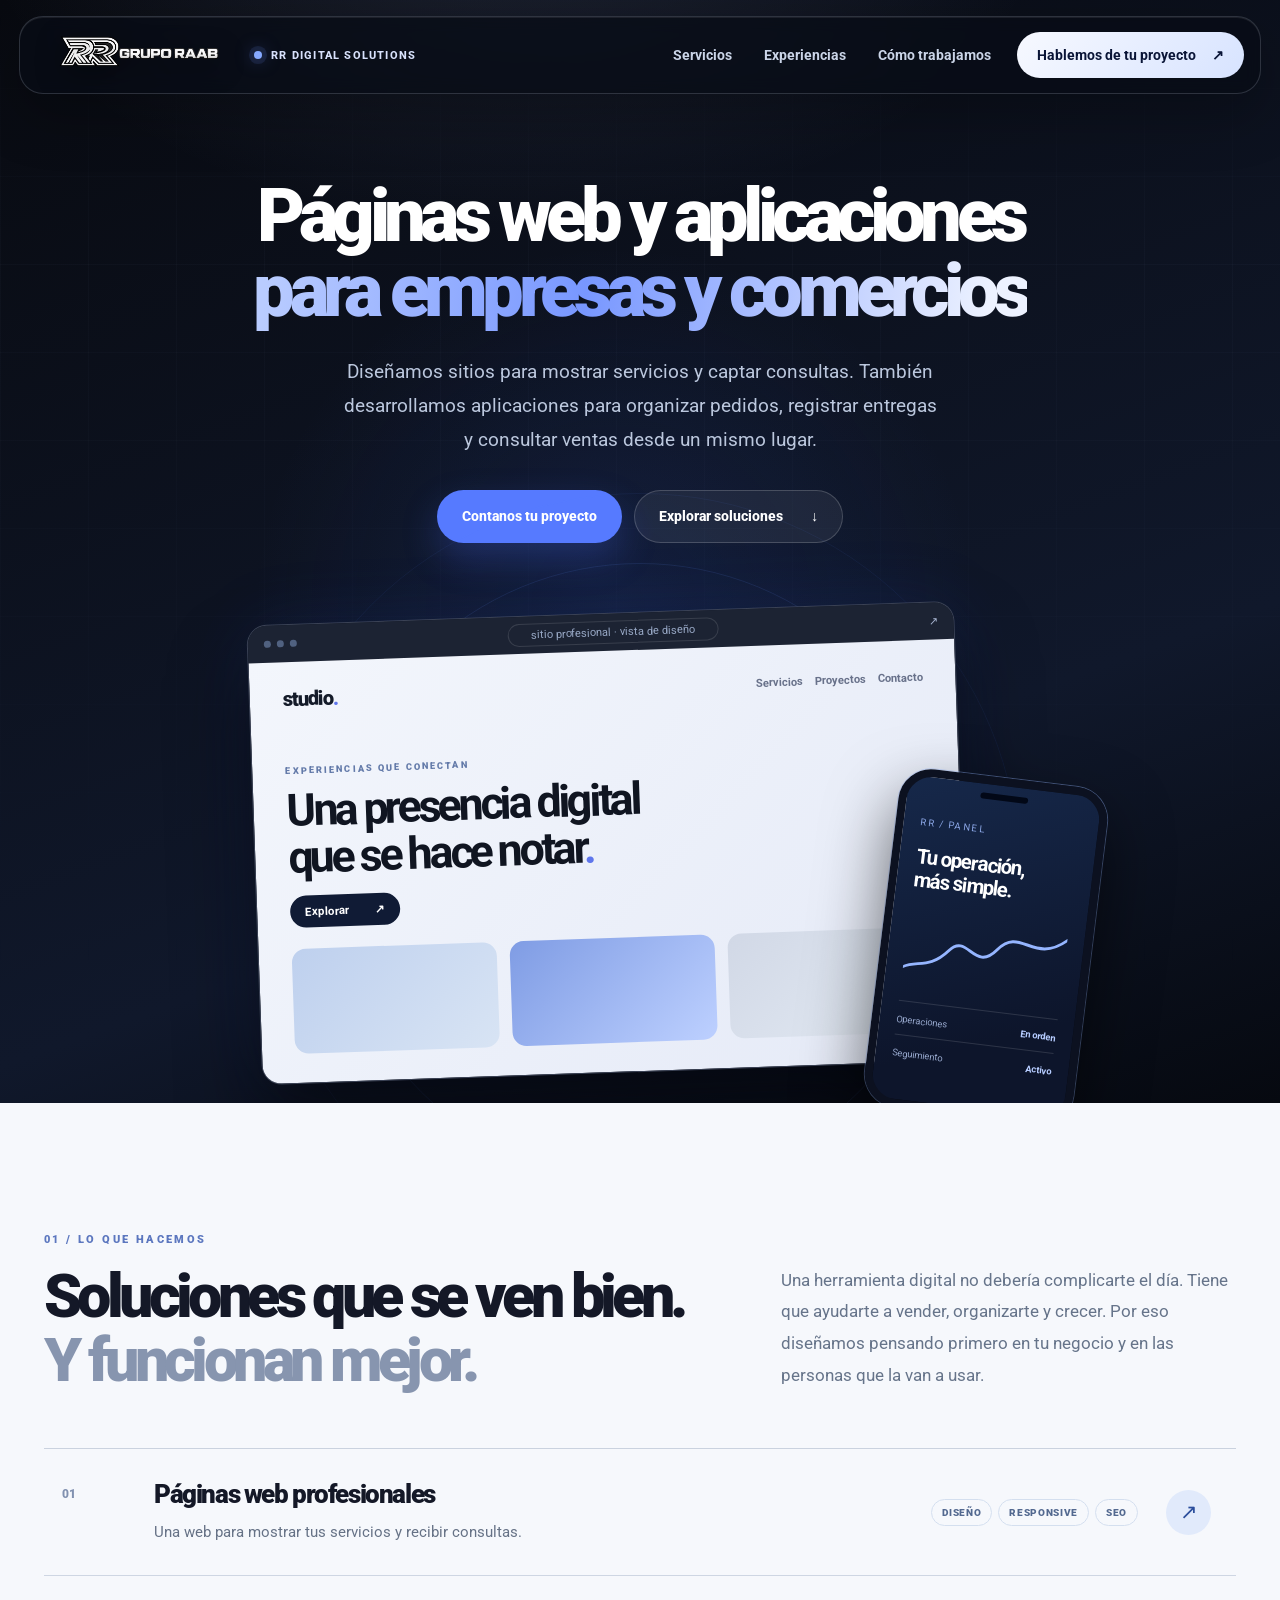
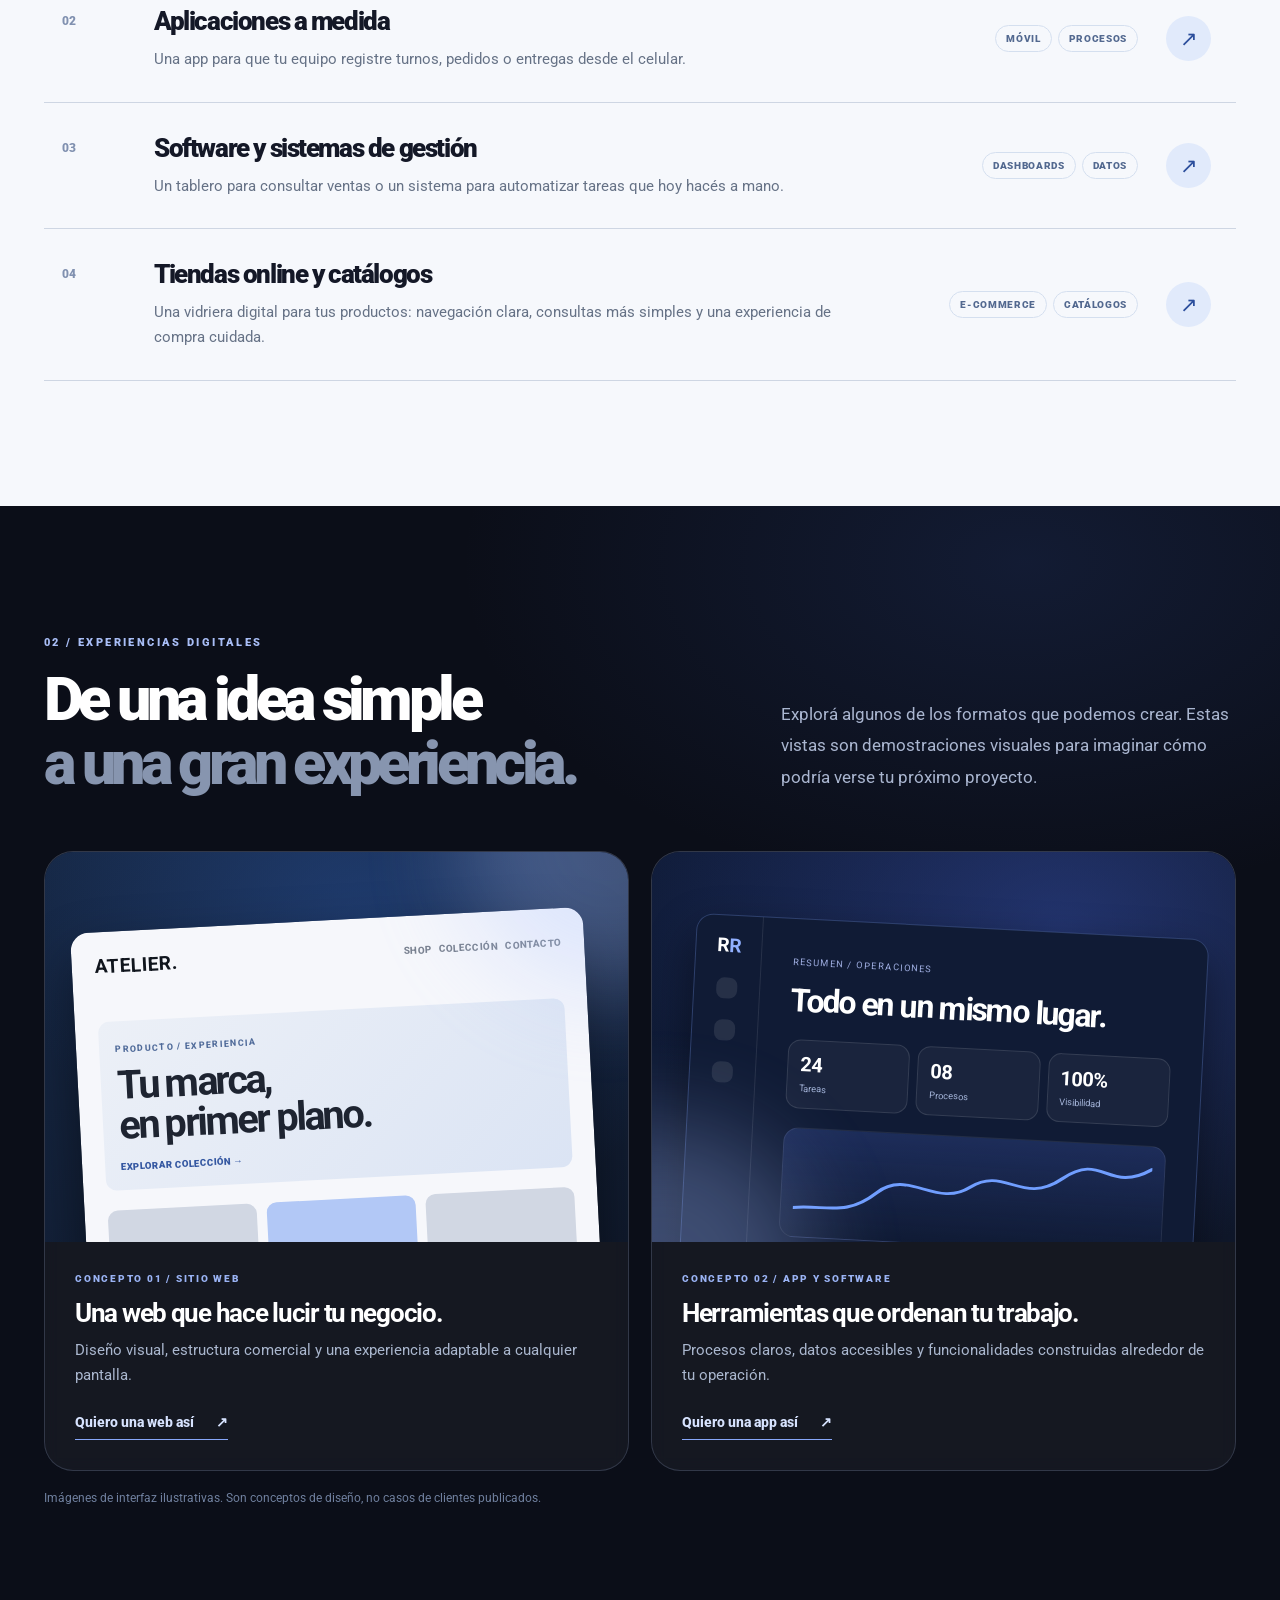
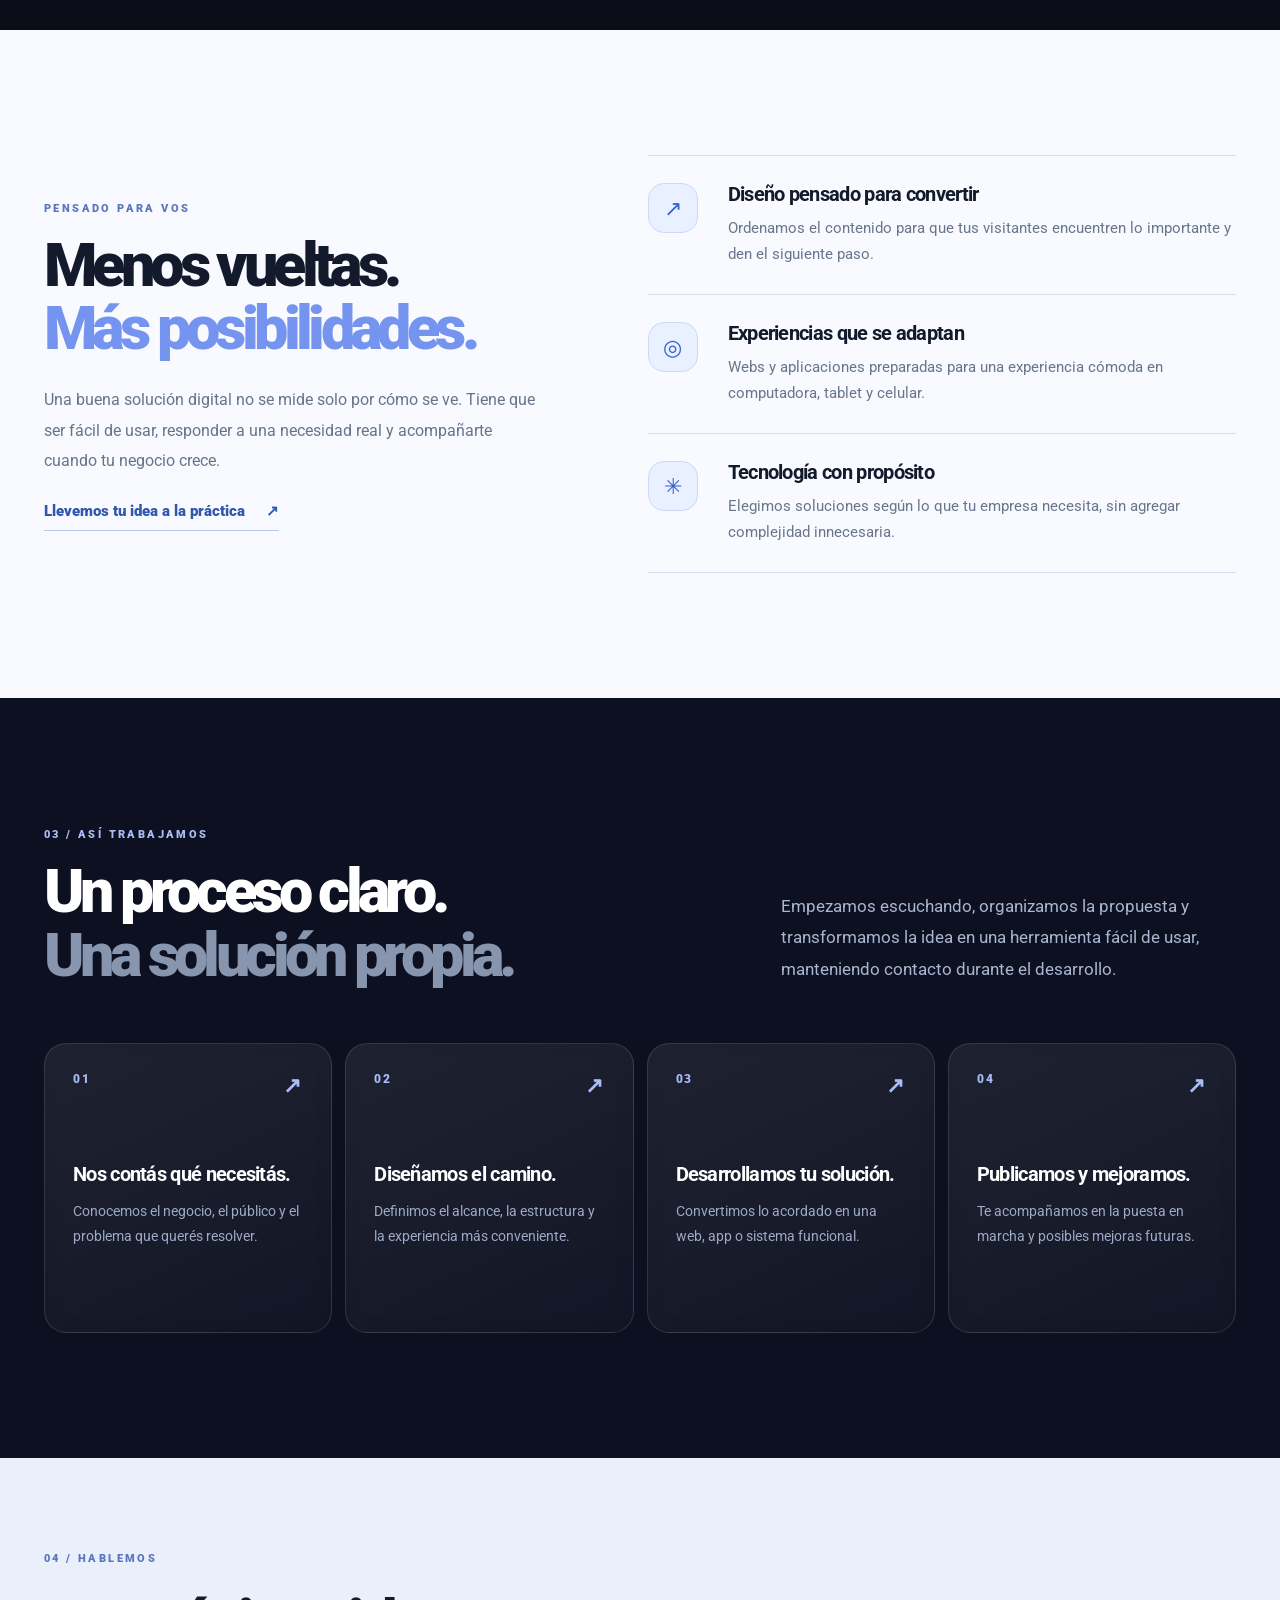
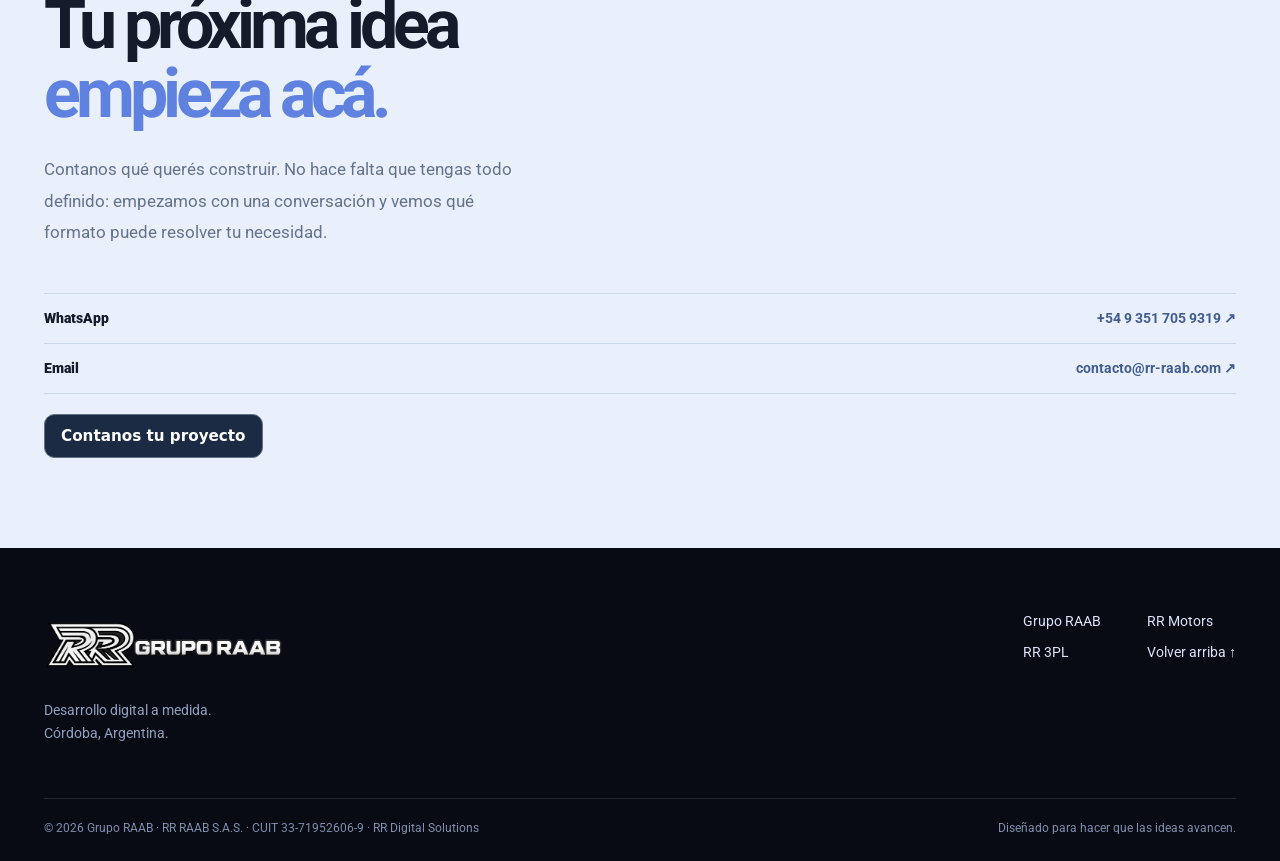
==== commit a1699144: "Refina el diseño y la navegación de Grupo RAAB" ====
--- a/digital/index.html
+++ b/digital/index.html
@@ -38,11 +38,9 @@
     <section class="d-hero" aria-labelledby="d-title">
       <div class="d-hero-grain" aria-hidden="true"></div>
       <div class="container hero-center">
-        <div class="d-kicker" data-reveal><span class="tiny-star">✦</span> UNA UNIDAD DE GRUPO RAAB <span class="kicker-line"></span> CÓRDOBA, ARGENTINA</div>
-        <h1 id="d-title" data-reveal>Páginas web y aplicaciones<br><span class="headline-gradient">para empresas y comercios</span></h1>
+        <h1 id="d-title" data-reveal>Páginas web y aplicaciones <span class="headline-gradient">para empresas y comercios</span></h1>
         <p class="hero-summary" data-reveal>Diseñamos sitios para mostrar servicios y captar consultas. También desarrollamos aplicaciones para organizar pedidos, registrar entregas y consultar ventas desde un mismo lugar.</p>
-        <div class="hero-buttons" data-reveal><a class="button button-blue" href="#contacto">Contanos tu proyecto <span aria-hidden="true">↗</span></a><a class="button button-glass" href="#servicios">Explorar soluciones <span aria-hidden="true">↓</span></a></div>
-        <div class="hero-expertise" data-reveal><span>DISEÑO WEB</span><span>APLICACIONES</span><span>DESARROLLO A MEDIDA</span></div>
+        <div class="hero-buttons" data-reveal><a class="button button-blue" href="#contacto">Contanos tu proyecto</a><a class="button button-glass" href="#servicios">Explorar soluciones <span aria-hidden="true">↓</span></a></div>
       </div>
       <div class="hero-device" aria-label="Presentación conceptual de una página web y una aplicación">
         <div class="ambient-ring ring-one" aria-hidden="true"></div><div class="ambient-ring ring-two" aria-hidden="true"></div>
@@ -55,12 +53,9 @@
           </div>
         </div>
         <div class="hero-mobile panel-tilt"><div class="phone-top"></div><small>RR / PANEL</small><strong>Tu operación,<br>más simple.</strong><div class="mini-chart"><svg viewBox="0 0 180 75" preserveAspectRatio="none" aria-hidden="true"><path d="M0 57 C15 49 30 56 49 35 S80 55 103 28 145 39 180 10" fill="none" stroke="#95b5ff" stroke-width="3" stroke-linecap="round"/></svg></div><div class="metric-line"><span>Operaciones</span><b>En orden</b></div><div class="metric-line"><span>Seguimiento</span><b>Activo</b></div></div>
-        <div class="hero-floating-label"><span class="floating-light"></span><span>DISEÑO + TECNOLOGÍA<br><b>A TU MEDIDA</b></span></div>
       </div>
-      <div class="hero-bottom"><span>DESCUBRÍ LO QUE PODEMOS CREAR</span><span aria-hidden="true">↓</span></div>
     </section>
 
-    <div class="marquee" aria-label="Servicios: páginas web, aplicaciones, software y automatización"><div class="marquee-track" aria-hidden="true"><span>WEB PROFESIONAL <i>✦</i> APPS A MEDIDA <i>✦</i> E-COMMERCE <i>✦</i> SOFTWARE <i>✦</i> AUTOMATIZACIONES <i>✦</i> LANDING PAGES <i>✦</i></span><span>WEB PROFESIONAL <i>✦</i> APPS A MEDIDA <i>✦</i> E-COMMERCE <i>✦</i> SOFTWARE <i>✦</i> AUTOMATIZACIONES <i>✦</i> LANDING PAGES <i>✦</i></span></div></div>
 
     <section class="d-section d-services" id="servicios">
       <div class="container">
--- a/digital/digital.css
+++ b/digital/digital.css
@@ -33,3 +33,13 @@
     -webkit-backdrop-filter: none;
   }
 }
+
+.d-hero { padding-top: clamp(7rem, 12vw, 9rem); }
+.d-hero h1 { max-width: 19ch; margin-inline: auto; font-size: clamp(2.35rem, 5.8vw, 5.4rem); }
+.d-hero .hero-summary { max-width: 55ch; }
+.d-contact { padding-block: clamp(3.5rem, 7vw, 6rem); }
+@media (max-width: 700px) {
+  .hero-device { height: auto; margin-block: 2rem 0; padding-bottom: 1.5rem; }
+  .hero-device .hero-mobile, .hero-device .ambient-ring { display: none; }
+  .hero-device .hero-browser { position: relative; inset: auto; width: 100%; transform: none; }
+}
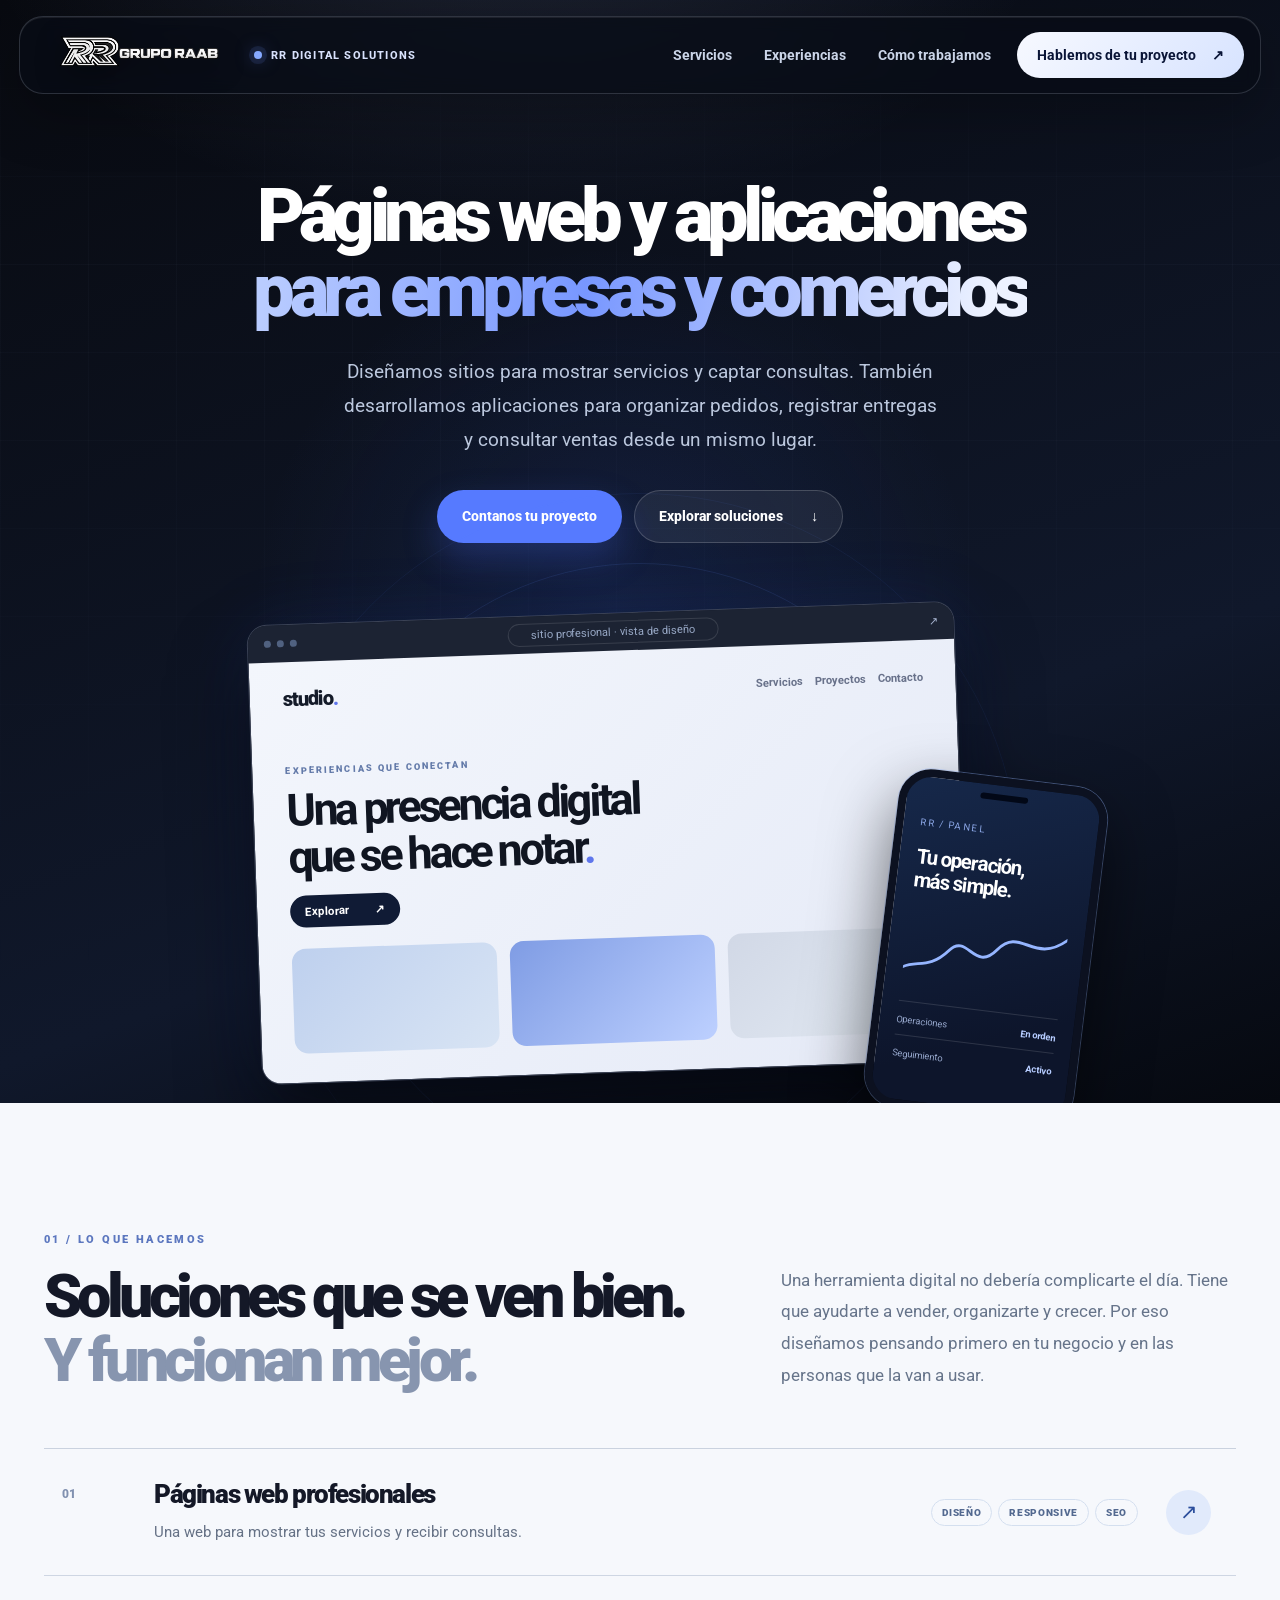
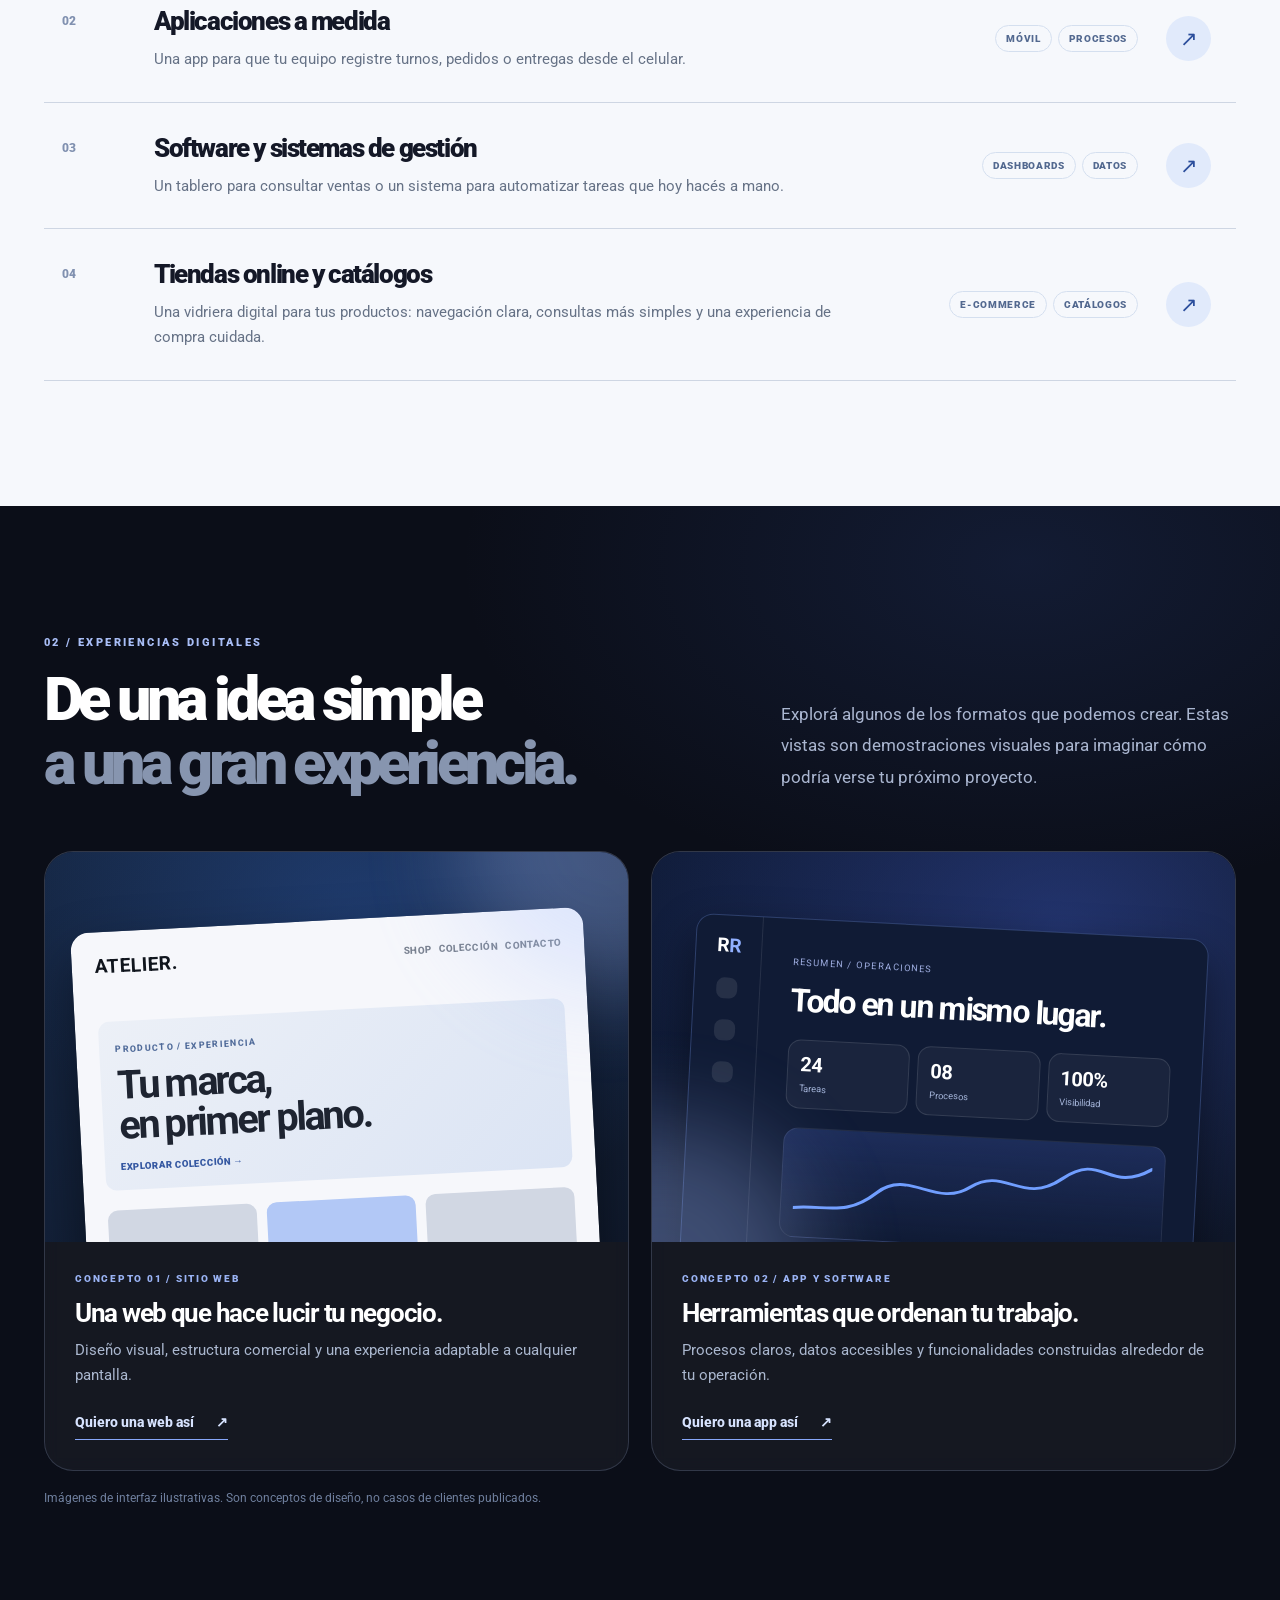
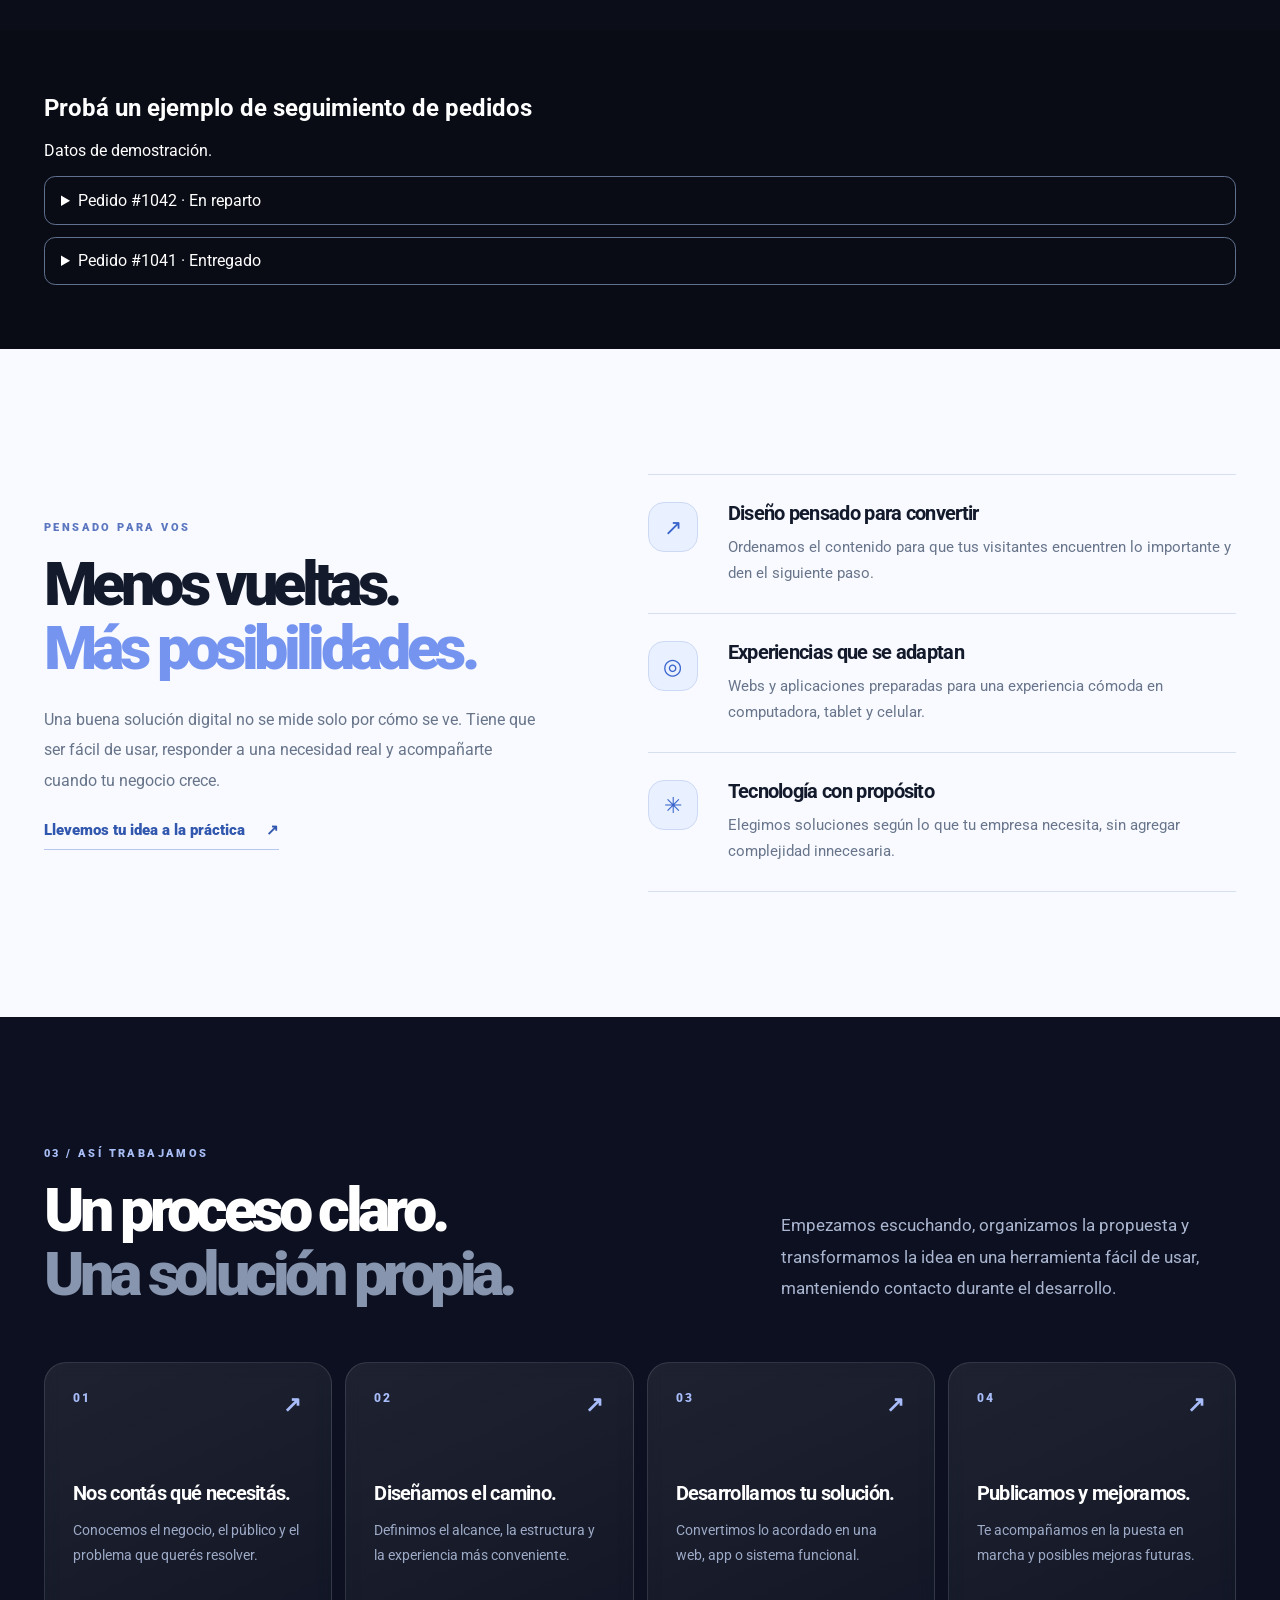
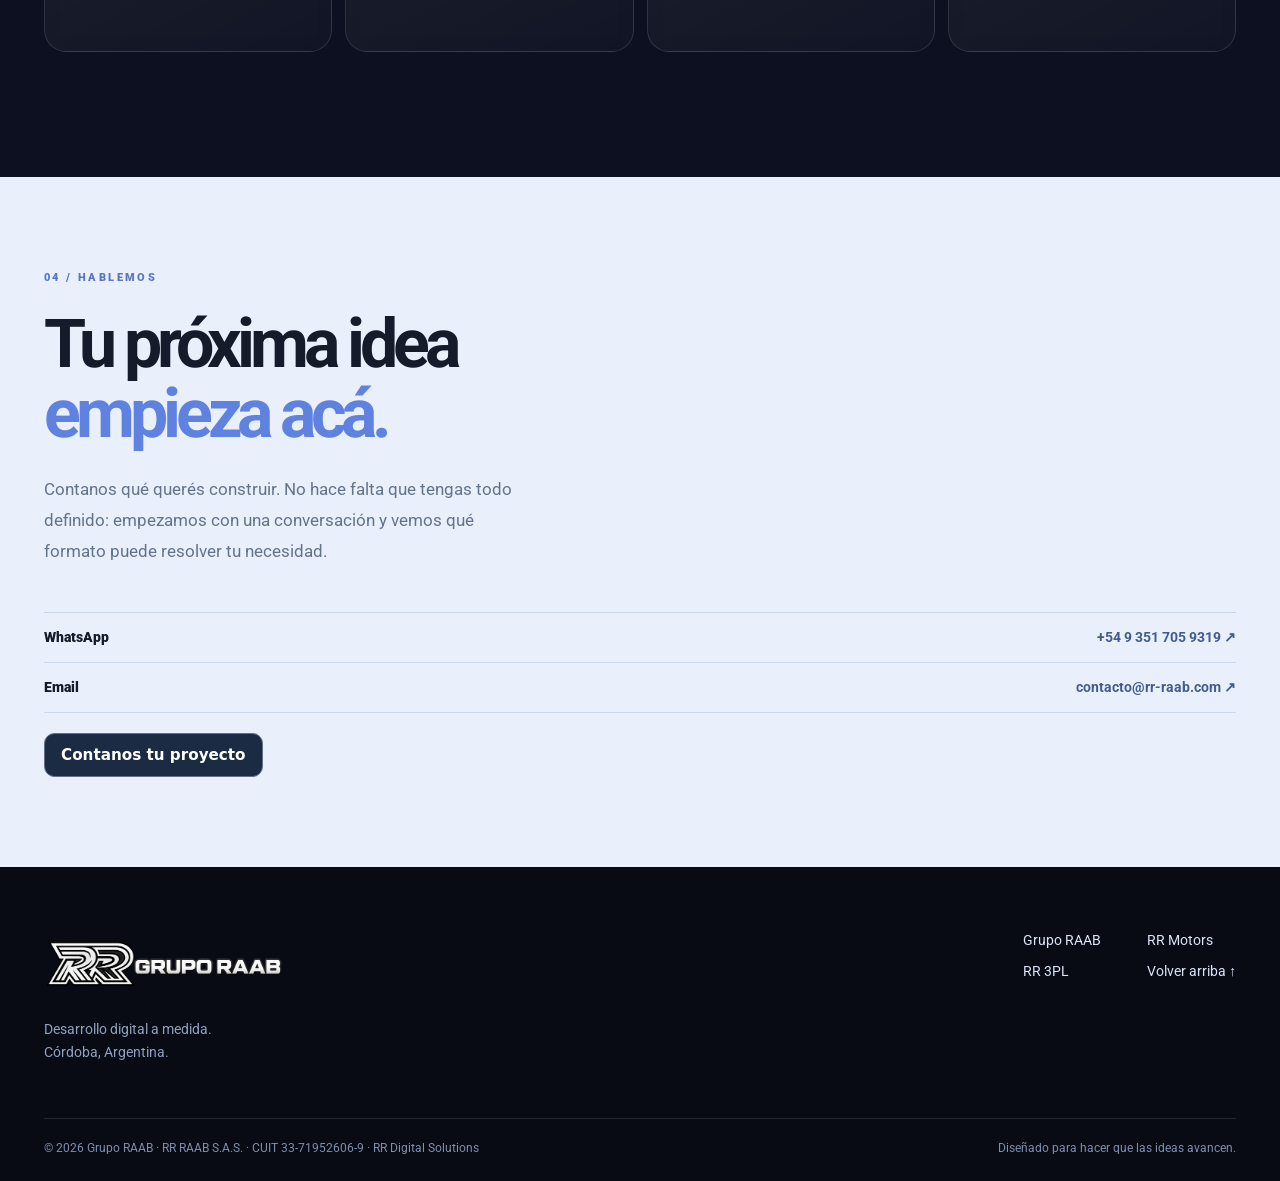
==== commit fe077539: "Refuerza formularios y añade el comparador de flota" ====
--- a/digital/index.html
+++ b/digital/index.html
@@ -19,8 +19,9 @@
   <meta property="og:description" content="RR Digital Solutions desarrolla páginas web, aplicaciones de gestión y tableros de datos para empresas y comercios de Córdoba y Argentina.">
   <meta property="og:url" content="https://rr-raab.com/digital/">
   <meta property="og:image" content="https://rr-raab.com/assets/grupo-raab-logo.png">
-  <script type="application/ld+json">{"@context":"https://schema.org","@type":"ProfessionalService","name":"RR Digital Solutions - Grupo RAAB","url":"https://rr-raab.com/digital/","telephone":"+5493517059319","areaServed":"Argentina","description":"Diseño web profesional, desarrollo de aplicaciones, paneles y sistemas a medida.","parentOrganization":{"@type":"Organization","name":"Grupo RAAB","url":"https://rr-raab.com/"}}</script>
+  <script type="application/ld+json">{"@context":"https://schema.org","@type":"ProfessionalService","name":"RR Digital Solutions - Grupo RAAB","url":"https://rr-raab.com/digital/","telephone":"+5493517059319","areaServed":"Argentina","description":"Diseño web profesional, desarrollo de aplicaciones, paneles y sistemas a medida.","parentOrganization":{"@id":"https://rr-raab.com/#organizacion"},"@id":"https://rr-raab.com/digital/#empresa"}</script>
   <link rel="stylesheet" href="../consultation-dialog.css">
+  <script src="../consultation-submit.js" defer></script>
   <script src="../consultation-dialog.js" defer></script>
   <script src="../floating-menu.js" defer></script>
 </head>
@@ -86,6 +87,12 @@
       </div>
     </section>
 
+    <section class="container project-demo" aria-labelledby="demo-title">
+      <h2 id="demo-title">Probá un ejemplo de seguimiento de pedidos</h2>
+      <p>Datos de demostración.</p>
+      <details><summary>Pedido #1042 · En reparto</summary><p>El equipo preparó el pedido y lo asignó al repartidor. El próximo paso es registrar la entrega.</p></details>
+      <details><summary>Pedido #1041 · Entregado</summary><p>La entrega quedó registrada y el comprobante está disponible para el equipo.</p></details>
+    </section>
     <section class="d-section why-us">
       <div class="container why-columns"><div data-reveal><span class="eyebrow-d">PENSADO PARA VOS</span><h2>Menos vueltas.<br><span>Más posibilidades.</span></h2><p>Una buena solución digital no se mide solo por cómo se ve. Tiene que ser fácil de usar, responder a una necesidad real y acompañarte cuando tu negocio crece.</p><a class="text-link" href="#contacto">Llevemos tu idea a la práctica <span>↗</span></a></div>
         <div class="reason-list" data-reveal><div><span class="reason-icon">↗</span><div><h3>Diseño pensado para convertir</h3><p>Ordenamos el contenido para que tus visitantes encuentren lo importante y den el siguiente paso.</p></div></div><div><span class="reason-icon">◎</span><div><h3>Experiencias que se adaptan</h3><p>Webs y aplicaciones preparadas para una experiencia cómoda en computadora, tablet y celular.</p></div></div><div><span class="reason-icon">✳</span><div><h3>Tecnología con propósito</h3><p>Elegimos soluciones según lo que tu empresa necesita, sin agregar complejidad innecesaria.</p></div></div></div>
@@ -100,7 +107,7 @@
     </div></div></section>
 
 <section class="d-contact" id="contacto"><div class="container contact-layout"><div class="contact-intro" data-reveal><span class="eyebrow-d">04 / HABLEMOS</span><h2>Tu próxima idea<br><span>empieza acá.</span></h2><p>Contanos qué querés construir. No hace falta que tengas todo definido: empezamos con una conversación y vemos qué formato puede resolver tu necesidad.</p><div class="contact-details"><a href="https://wa.me/5493517059319?text=Hola%2C%20RR%20Digital%20Solutions.%20Quiero%20consultar%20por%20un%20proyecto.%20Mi%20negocio%20es%20__%20y%20necesito%20__." target="_blank" rel="noopener noreferrer">WhatsApp <span>+54 9 351 705 9319 ↗</span></a><a href="mailto:contacto@rr-raab.com">Email <span>contacto@rr-raab.com ↗</span></a></div></div>
-      <form class="digital-form" id="digitalForm" data-dialog-title="Contanos tu proyecto" data-reveal><label>Nombre<input name="nombre" autocomplete="name" required></label><label>¿Qué querés desarrollar?<select name="proyecto" id="tipoProyecto" required><option value="">Elegí una opción</option><option>Página web</option><option>Aplicación</option><option>Software y sistemas</option><option>Tienda online</option><option>Necesito orientación</option></select></label><label>Contanos tu idea<textarea name="idea" rows="4" placeholder="¿Qué querés resolver o mejorar?" required></textarea></label><button type="submit" class="button button-blue form-submit">Continuar en WhatsApp <span>↗</span></button></form>
+      <form class="digital-form" id="digitalForm" data-dialog-title="Contanos tu proyecto" data-reveal hidden method="post"><label>Nombre<input name="nombre" autocomplete="name" required></label><label>¿Qué querés desarrollar?<select name="proyecto" id="tipoProyecto" required><option value="">Elegí una opción</option><option>Página web</option><option>Aplicación</option><option>Software y sistemas</option><option>Tienda online</option><option>Necesito orientación</option></select></label><label>Contanos tu idea<textarea name="idea" rows="4" placeholder="¿Qué querés resolver o mejorar?" required></textarea></label><button type="submit" class="button button-blue form-submit">Continuar en WhatsApp <span>↗</span></button></form>
     </div></section>
   </main>
   <footer class="digital-footer"><div class="container"><div class="footer-top"><div><a href="../" class="footer-mark"><img src="../assets/grupo-raab-logo.png" alt="Grupo RAAB"></a><p>Desarrollo digital a medida.<br>Córdoba, Argentina.</p></div><div class="footer-nav"><a href="../">Grupo RAAB</a><a href="../motors/">RR Motors</a><a href="../logistica/">RR 3PL</a><a href="#inicio">Volver arriba ↑</a></div></div><div class="footer-bottom"><span>© 2026 Grupo RAAB · RR RAAB S.A.S. · CUIT 33-71952606-9 · RR Digital Solutions</span><span>Diseñado para hacer que las ideas avancen.</span></div></div></footer>
--- a/digital/digital.css
+++ b/digital/digital.css
@@ -43,3 +43,7 @@
   .hero-device .hero-mobile, .hero-device .ambient-ring { display: none; }
   .hero-device .hero-browser { position: relative; inset: auto; width: 100%; transform: none; }
 }
+
+.project-demo { padding-block: clamp(2rem, 5vw, 4rem); }
+.project-demo details { padding: .85rem 1rem; margin-top: .75rem; border: 1px solid #60708f; border-radius: .7rem; }
+.project-demo summary { cursor: pointer; }
--- a/consultation-dialog.css
+++ b/consultation-dialog.css
@@ -74,3 +74,14 @@
   outline: 3px solid #4b79c1;
   outline-offset: 2px;
 }
+
+.consultation-dialog { scroll-padding-block: 4.5rem 1rem; }
+.consultation-dialog :is(input, select, textarea, button) { scroll-margin-block: .75rem; }
+
+form[data-dialog-title][hidden] { display: none !important; }
+:root { --header-clearance: 6rem; --control-focus: #4b79c1; }
+:where(a, button, input, select, textarea):focus-visible {
+  outline: 2px solid var(--control-focus);
+  outline-offset: 3px;
+}
+main :where(section[id], article[id]) { scroll-margin-block-start: var(--header-clearance); }
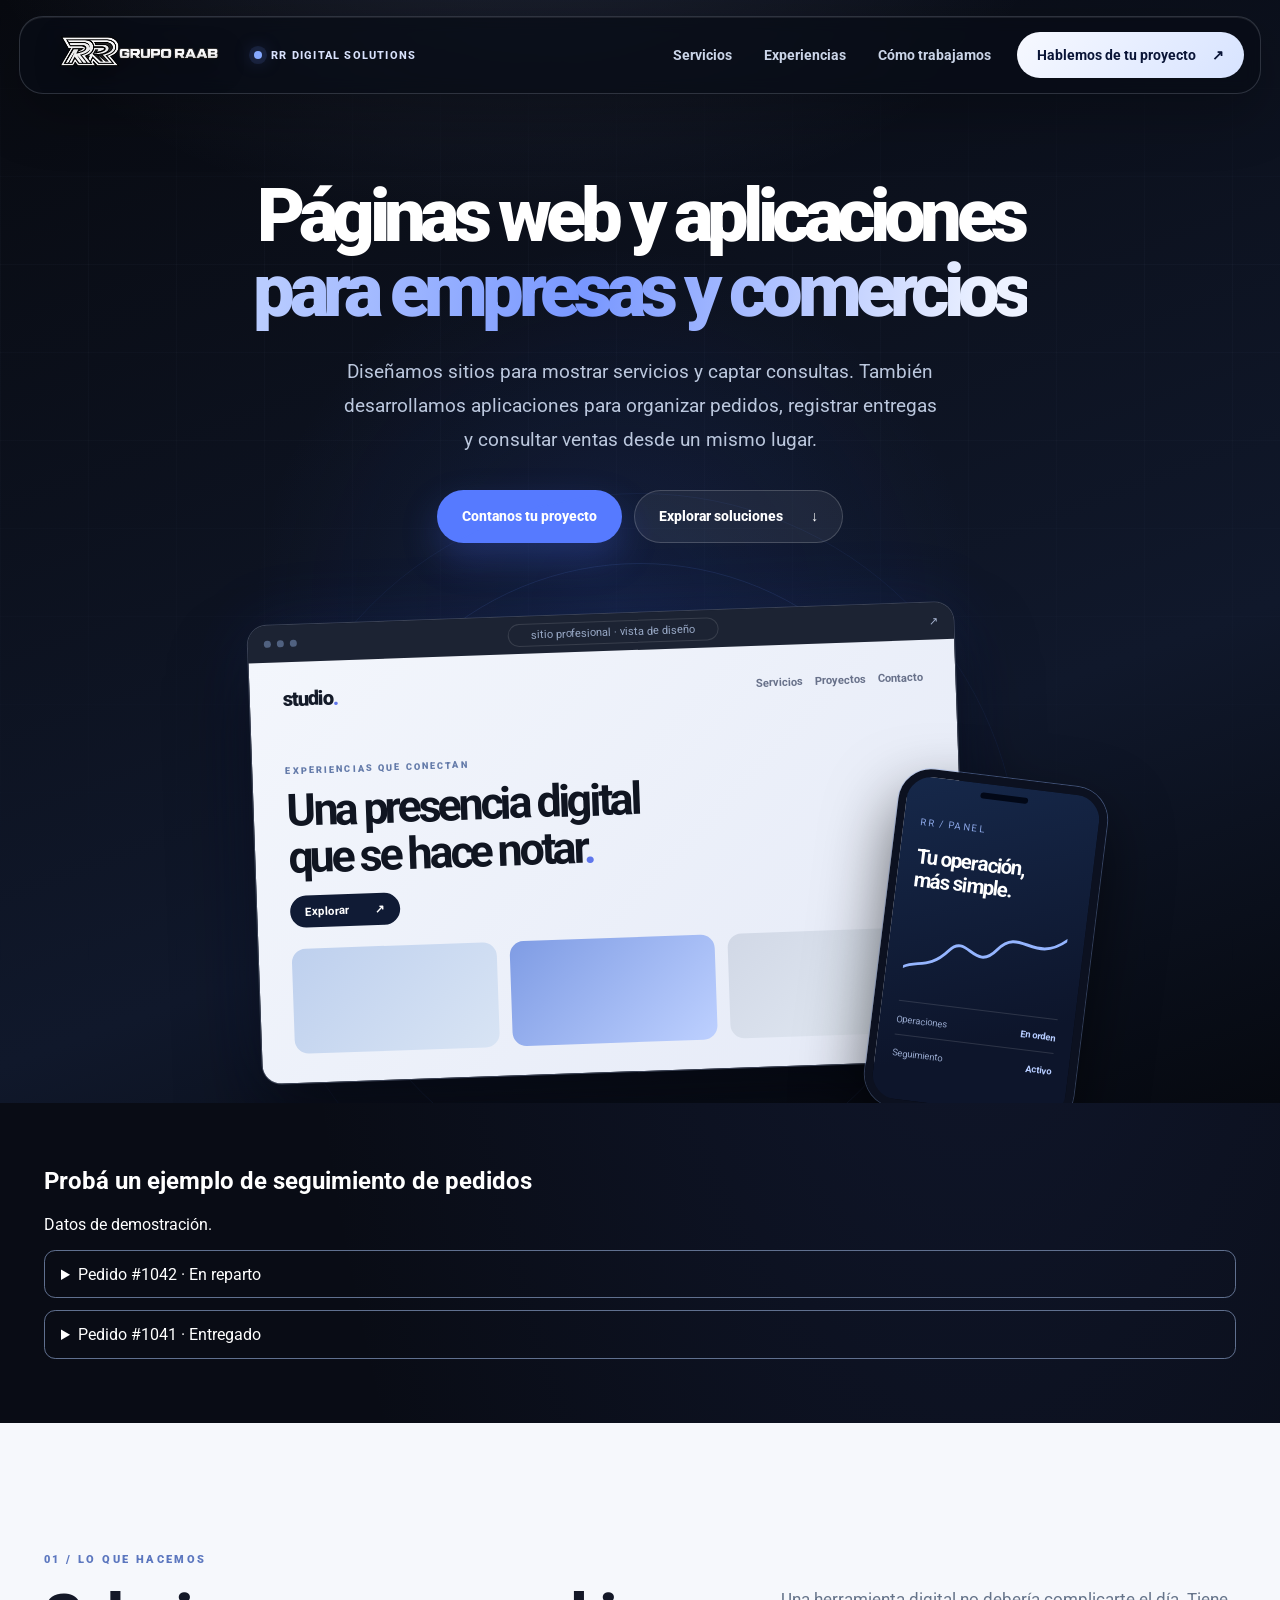
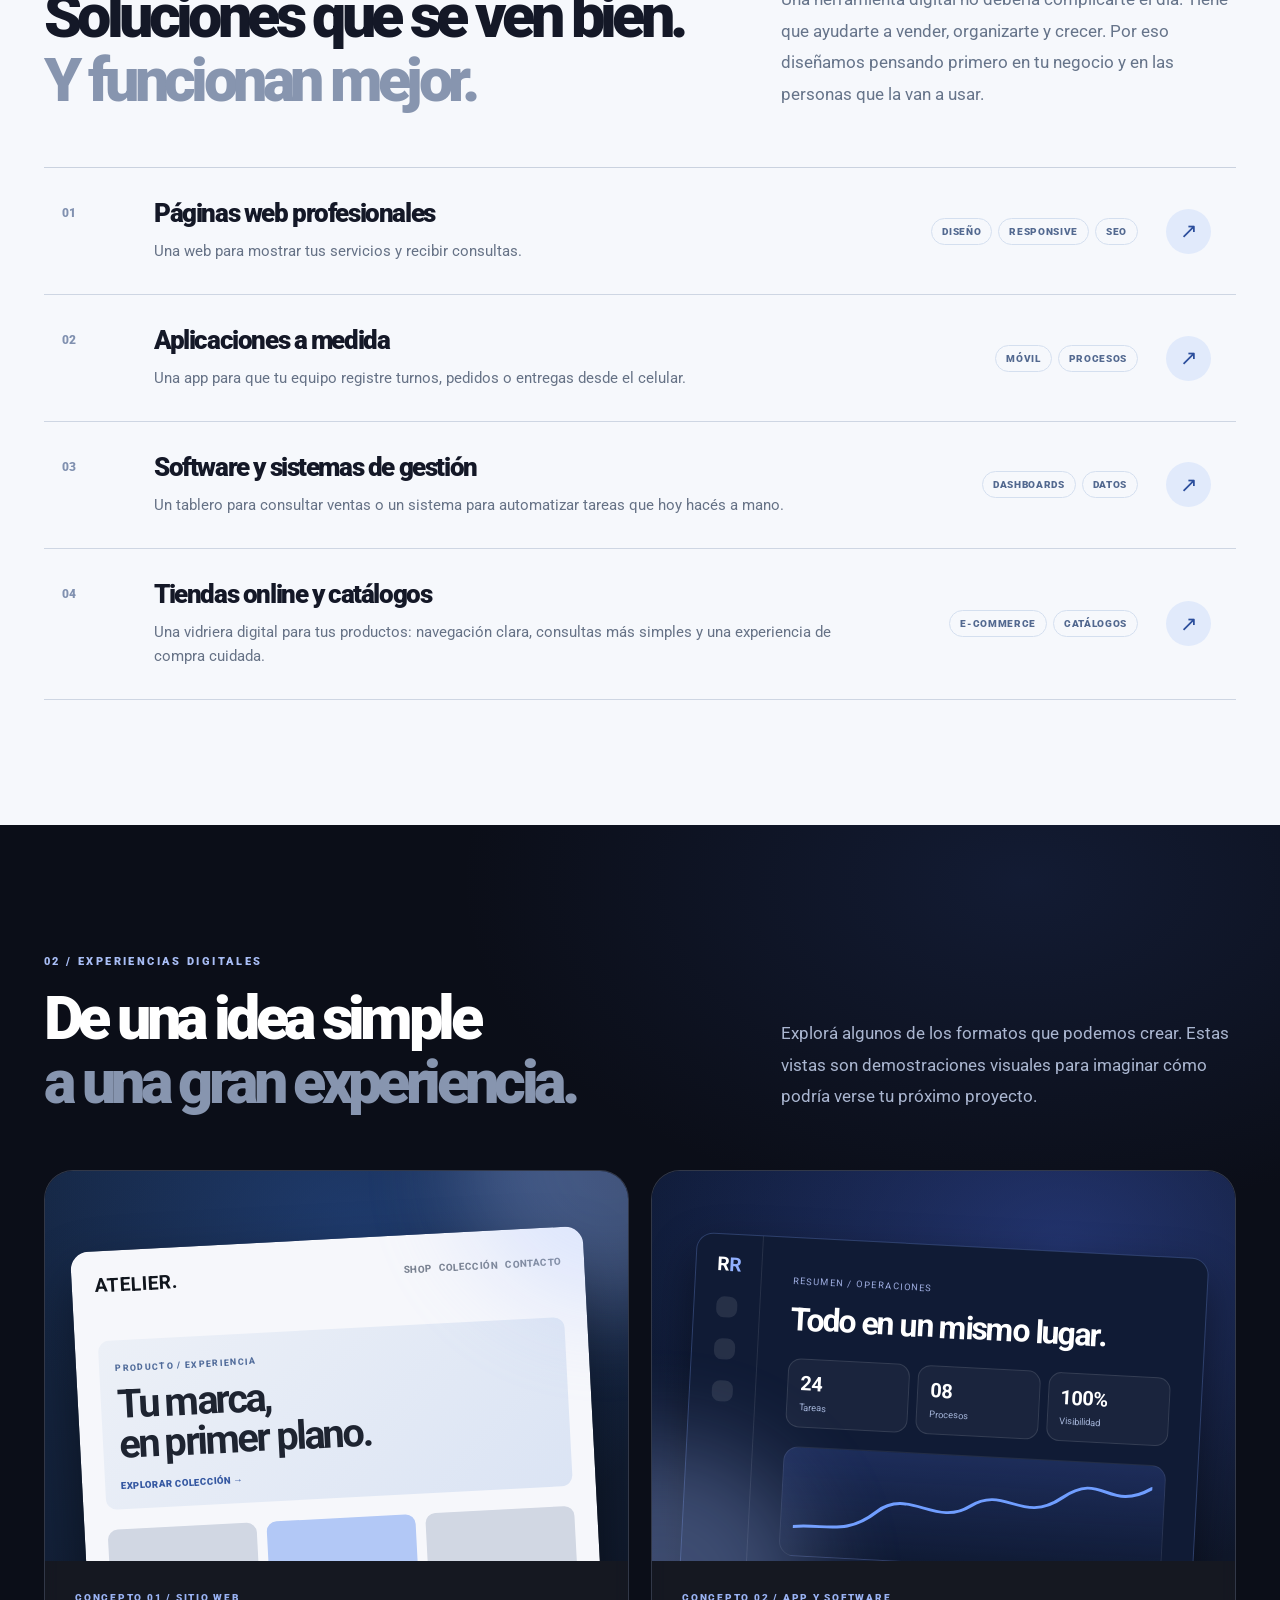
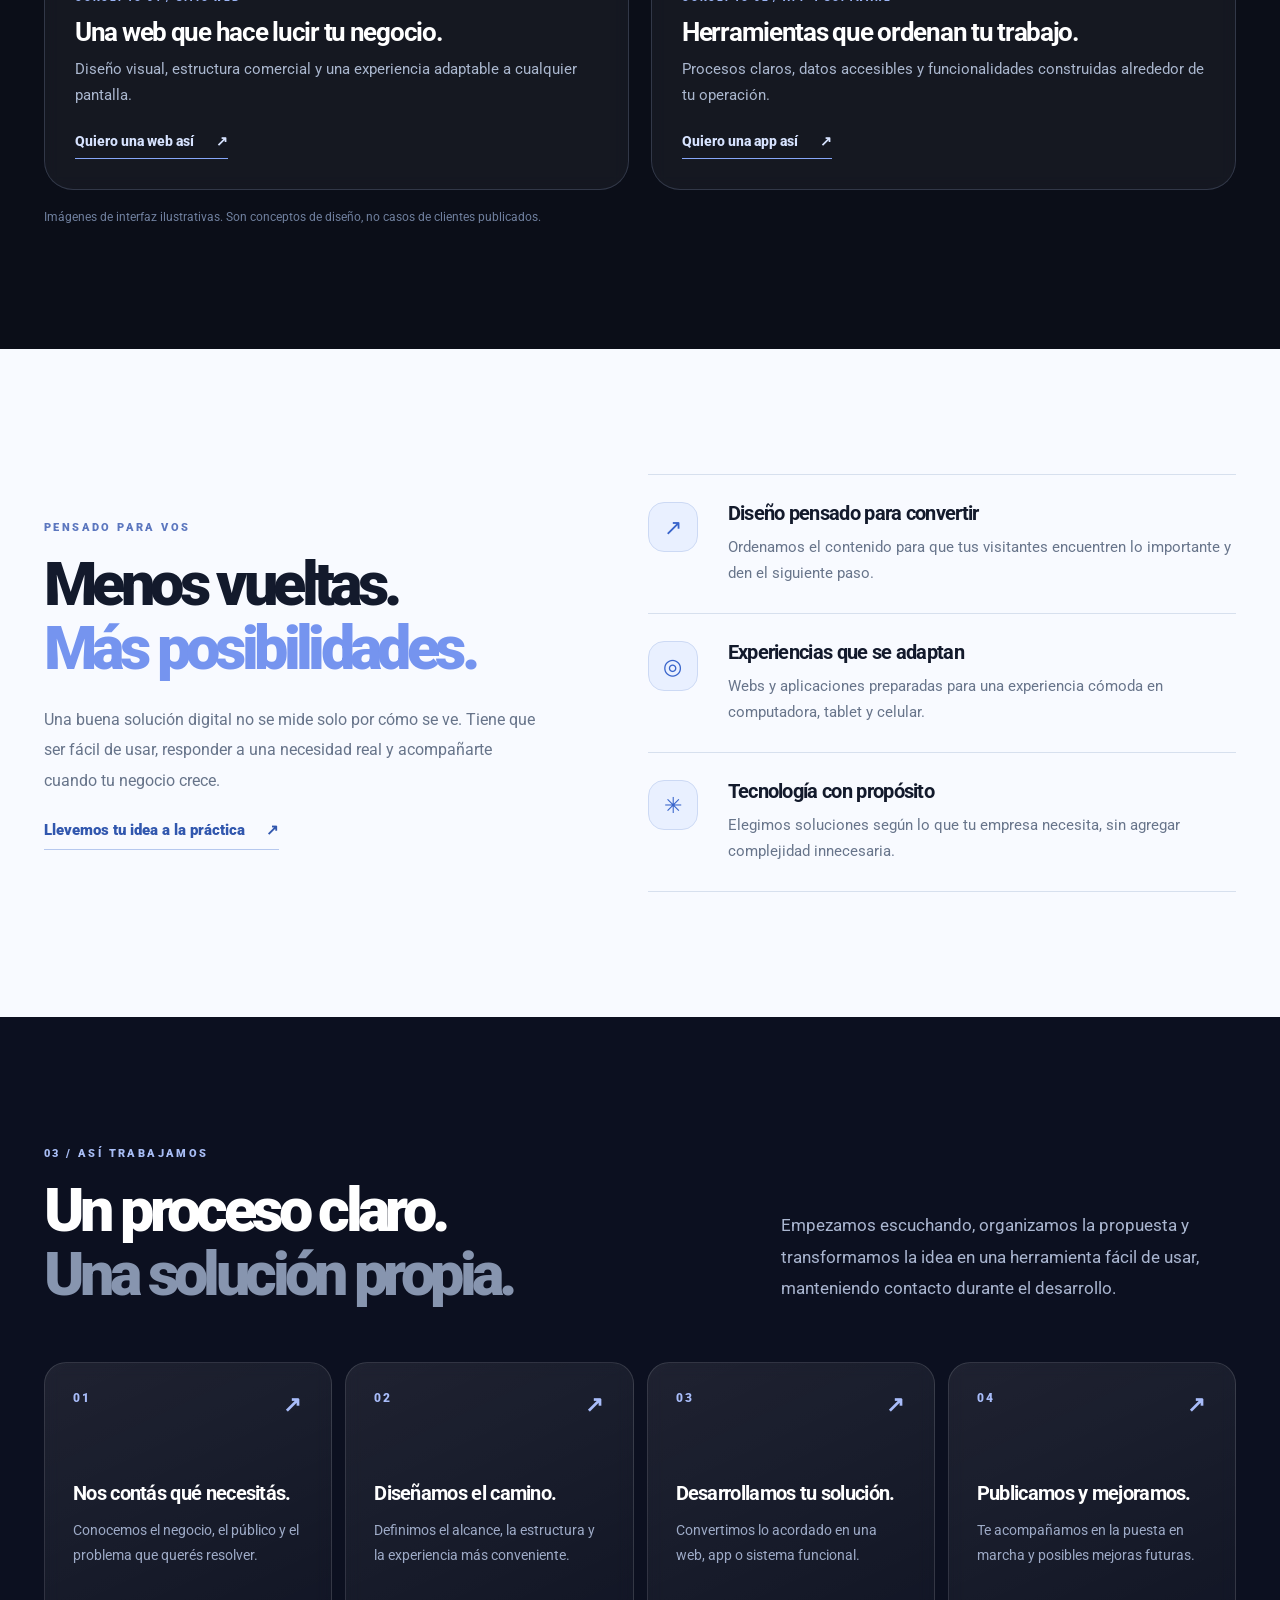
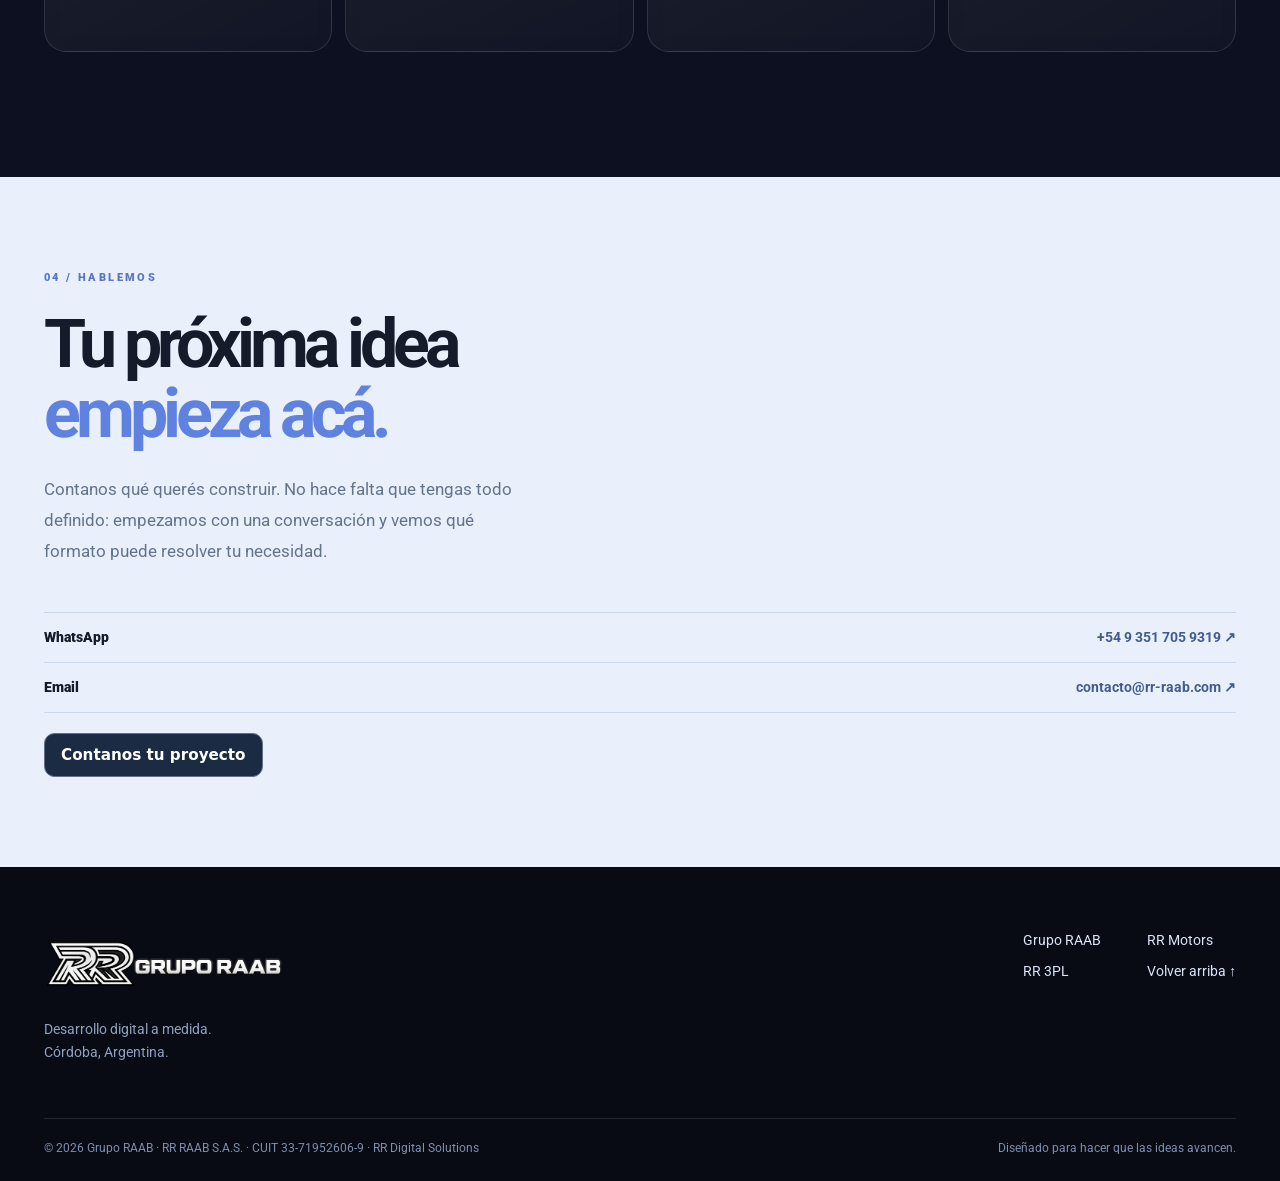
==== commit 3c952a6f: "Improve Grupo RAAB consultation paths and centralize fleet pricing" ====
--- a/digital/index.html
+++ b/digital/index.html
@@ -18,7 +18,7 @@
   <meta property="og:title" content="RR Digital Solutions | Convertimos ideas en herramientas digitales">
   <meta property="og:description" content="RR Digital Solutions desarrolla páginas web, aplicaciones de gestión y tableros de datos para empresas y comercios de Córdoba y Argentina.">
   <meta property="og:url" content="https://rr-raab.com/digital/">
-  <meta property="og:image" content="https://rr-raab.com/assets/grupo-raab-logo.png">
+  <meta property="og:image" content="https://rr-raab.com/assets/rr-digital-transparent.webp">
   <script type="application/ld+json">{"@context":"https://schema.org","@type":"ProfessionalService","name":"RR Digital Solutions - Grupo RAAB","url":"https://rr-raab.com/digital/","telephone":"+5493517059319","areaServed":"Argentina","description":"Diseño web profesional, desarrollo de aplicaciones, paneles y sistemas a medida.","parentOrganization":{"@id":"https://rr-raab.com/#organizacion"},"@id":"https://rr-raab.com/digital/#empresa"}</script>
   <link rel="stylesheet" href="../consultation-dialog.css">
   <script src="../consultation-submit.js" defer></script>
@@ -58,6 +58,13 @@
     </section>
 
 
+    <section class="container project-demo" aria-labelledby="demo-title">
+      <h2 id="demo-title">Probá un ejemplo de seguimiento de pedidos</h2>
+      <p>Datos de demostración.</p>
+      <details><summary>Pedido #1042 · En reparto</summary><p>El equipo preparó el pedido y lo asignó al repartidor. El próximo paso es registrar la entrega.</p></details>
+      <details><summary>Pedido #1041 · Entregado</summary><p>La entrega quedó registrada y el comprobante está disponible para el equipo.</p></details>
+    </section>
+
     <section class="d-section d-services" id="servicios">
       <div class="container">
         <div class="section-intro" data-reveal><div><span class="eyebrow-d">01 / LO QUE HACEMOS</span><h2>Soluciones que se ven bien.<br><span>Y funcionan mejor.</span></h2></div><p>Una herramienta digital no debería complicarte el día. Tiene que ayudarte a vender, organizarte y crecer. Por eso diseñamos pensando primero en tu negocio y en las personas que la van a usar.</p></div>
@@ -87,12 +94,7 @@
       </div>
     </section>
 
-    <section class="container project-demo" aria-labelledby="demo-title">
-      <h2 id="demo-title">Probá un ejemplo de seguimiento de pedidos</h2>
-      <p>Datos de demostración.</p>
-      <details><summary>Pedido #1042 · En reparto</summary><p>El equipo preparó el pedido y lo asignó al repartidor. El próximo paso es registrar la entrega.</p></details>
-      <details><summary>Pedido #1041 · Entregado</summary><p>La entrega quedó registrada y el comprobante está disponible para el equipo.</p></details>
-    </section>
+
     <section class="d-section why-us">
       <div class="container why-columns"><div data-reveal><span class="eyebrow-d">PENSADO PARA VOS</span><h2>Menos vueltas.<br><span>Más posibilidades.</span></h2><p>Una buena solución digital no se mide solo por cómo se ve. Tiene que ser fácil de usar, responder a una necesidad real y acompañarte cuando tu negocio crece.</p><a class="text-link" href="#contacto">Llevemos tu idea a la práctica <span>↗</span></a></div>
         <div class="reason-list" data-reveal><div><span class="reason-icon">↗</span><div><h3>Diseño pensado para convertir</h3><p>Ordenamos el contenido para que tus visitantes encuentren lo importante y den el siguiente paso.</p></div></div><div><span class="reason-icon">◎</span><div><h3>Experiencias que se adaptan</h3><p>Webs y aplicaciones preparadas para una experiencia cómoda en computadora, tablet y celular.</p></div></div><div><span class="reason-icon">✳</span><div><h3>Tecnología con propósito</h3><p>Elegimos soluciones según lo que tu empresa necesita, sin agregar complejidad innecesaria.</p></div></div></div>
@@ -107,7 +109,8 @@
     </div></div></section>
 
 <section class="d-contact" id="contacto"><div class="container contact-layout"><div class="contact-intro" data-reveal><span class="eyebrow-d">04 / HABLEMOS</span><h2>Tu próxima idea<br><span>empieza acá.</span></h2><p>Contanos qué querés construir. No hace falta que tengas todo definido: empezamos con una conversación y vemos qué formato puede resolver tu necesidad.</p><div class="contact-details"><a href="https://wa.me/5493517059319?text=Hola%2C%20RR%20Digital%20Solutions.%20Quiero%20consultar%20por%20un%20proyecto.%20Mi%20negocio%20es%20__%20y%20necesito%20__." target="_blank" rel="noopener noreferrer">WhatsApp <span>+54 9 351 705 9319 ↗</span></a><a href="mailto:contacto@rr-raab.com">Email <span>contacto@rr-raab.com ↗</span></a></div></div>
-      <form class="digital-form" id="digitalForm" data-dialog-title="Contanos tu proyecto" data-reveal hidden method="post"><label>Nombre<input name="nombre" autocomplete="name" required></label><label>¿Qué querés desarrollar?<select name="proyecto" id="tipoProyecto" required><option value="">Elegí una opción</option><option>Página web</option><option>Aplicación</option><option>Software y sistemas</option><option>Tienda online</option><option>Necesito orientación</option></select></label><label>Contanos tu idea<textarea name="idea" rows="4" placeholder="¿Qué querés resolver o mejorar?" required></textarea></label><button type="submit" class="button button-blue form-submit">Continuar en WhatsApp <span>↗</span></button></form>
+      <a class="consultation-fallback consultation-open" href="https://wa.me/5493517059319?text=Hola%2C%20quiero%20consultar%20por%20un%20proyecto.">Consultar por un proyecto por WhatsApp</a>
+    <form class="digital-form" id="digitalForm" data-dialog-title="Contanos tu proyecto" data-reveal hidden method="post"><label>Nombre<input name="nombre" autocomplete="name" required></label><label>¿Qué querés desarrollar?<select name="proyecto" id="tipoProyecto" required><option value="">Elegí una opción</option><option>Página web</option><option>Aplicación</option><option>Software y sistemas</option><option>Tienda online</option><option>Necesito orientación</option></select></label><label>Contanos tu idea<textarea name="idea" rows="4" placeholder="¿Qué querés resolver o mejorar?" required></textarea></label><button type="submit" class="button button-blue form-submit">Continuar en WhatsApp <span>↗</span></button></form>
     </div></section>
   </main>
   <footer class="digital-footer"><div class="container"><div class="footer-top"><div><a href="../" class="footer-mark"><img src="../assets/grupo-raab-logo.png" alt="Grupo RAAB"></a><p>Desarrollo digital a medida.<br>Córdoba, Argentina.</p></div><div class="footer-nav"><a href="../">Grupo RAAB</a><a href="../motors/">RR Motors</a><a href="../logistica/">RR 3PL</a><a href="#inicio">Volver arriba ↑</a></div></div><div class="footer-bottom"><span>© 2026 Grupo RAAB · RR RAAB S.A.S. · CUIT 33-71952606-9 · RR Digital Solutions</span><span>Diseñado para hacer que las ideas avancen.</span></div></div></footer>
--- a/consultation-dialog.css
+++ b/consultation-dialog.css
@@ -85,3 +85,5 @@
   outline-offset: 3px;
 }
 main :where(section[id], article[id]) { scroll-margin-block-start: var(--header-clearance); }
+
+.consultation-fallback[hidden] { display: none; }
